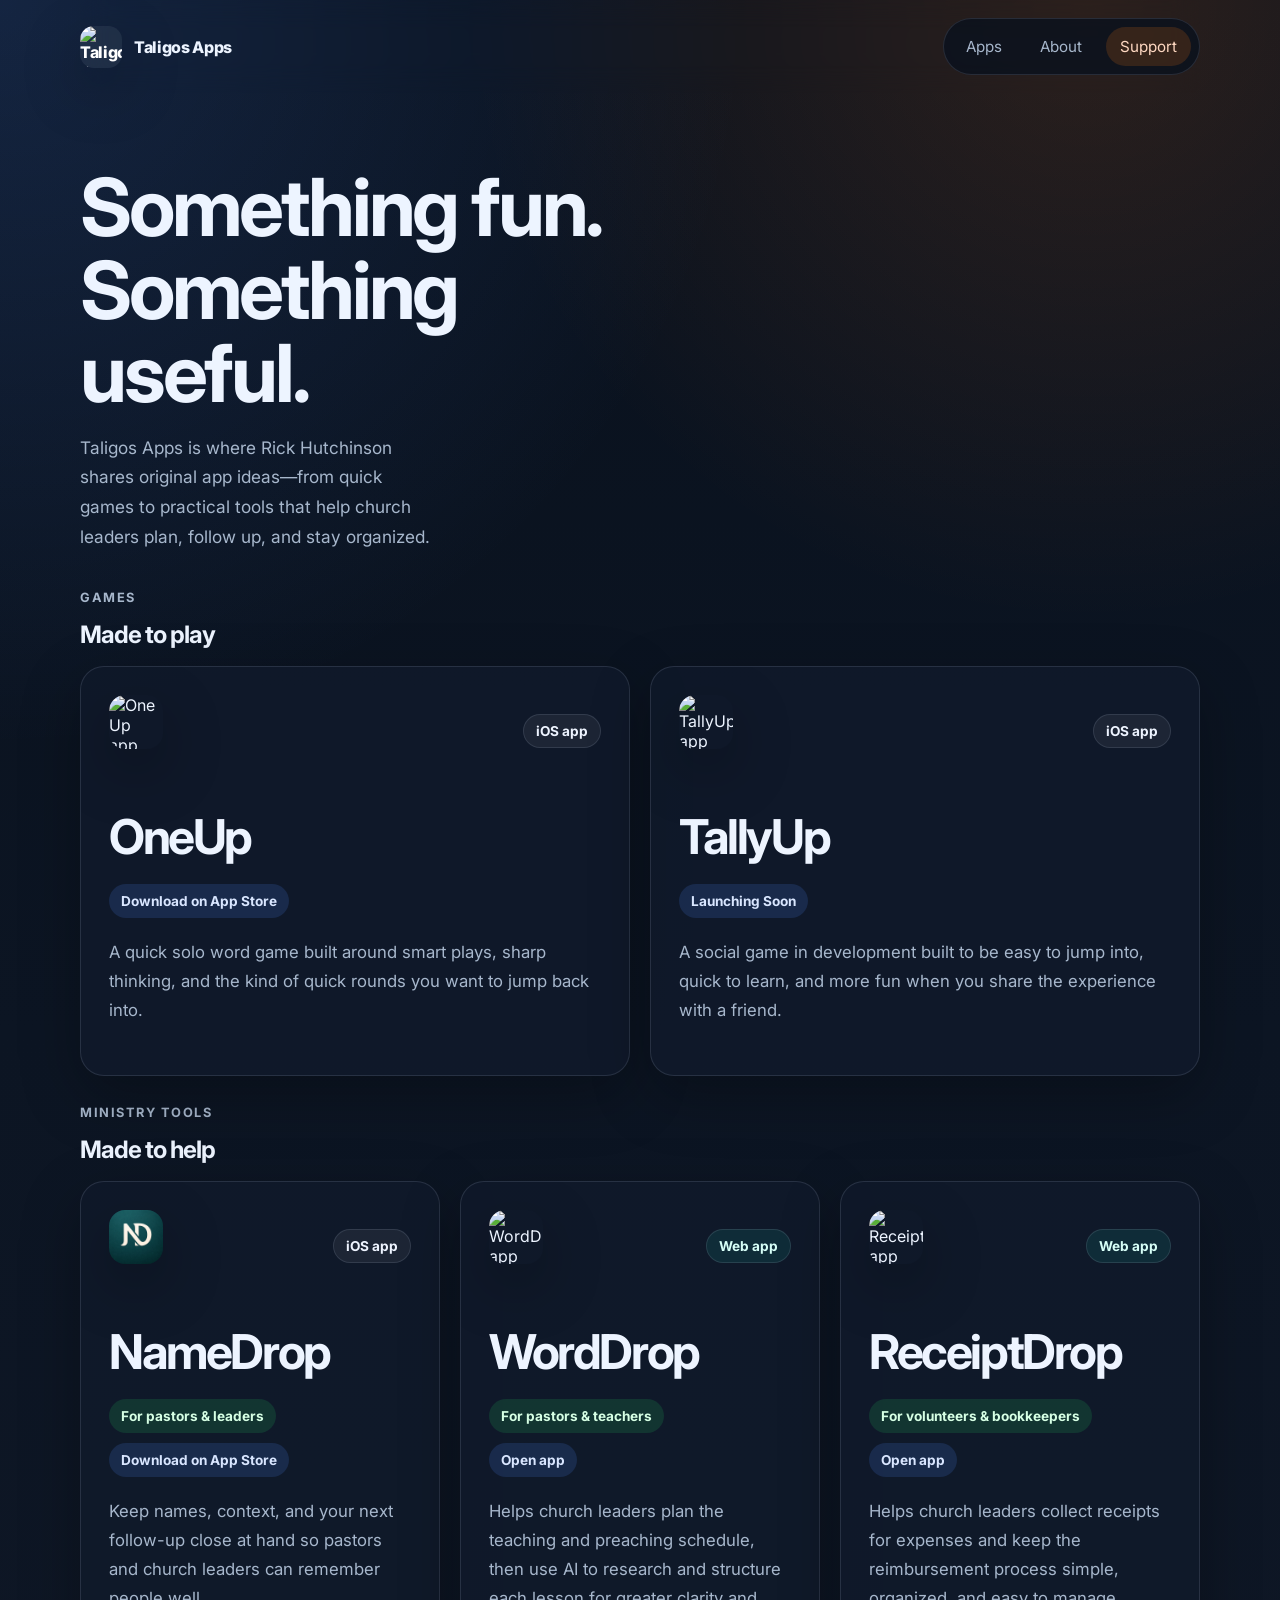
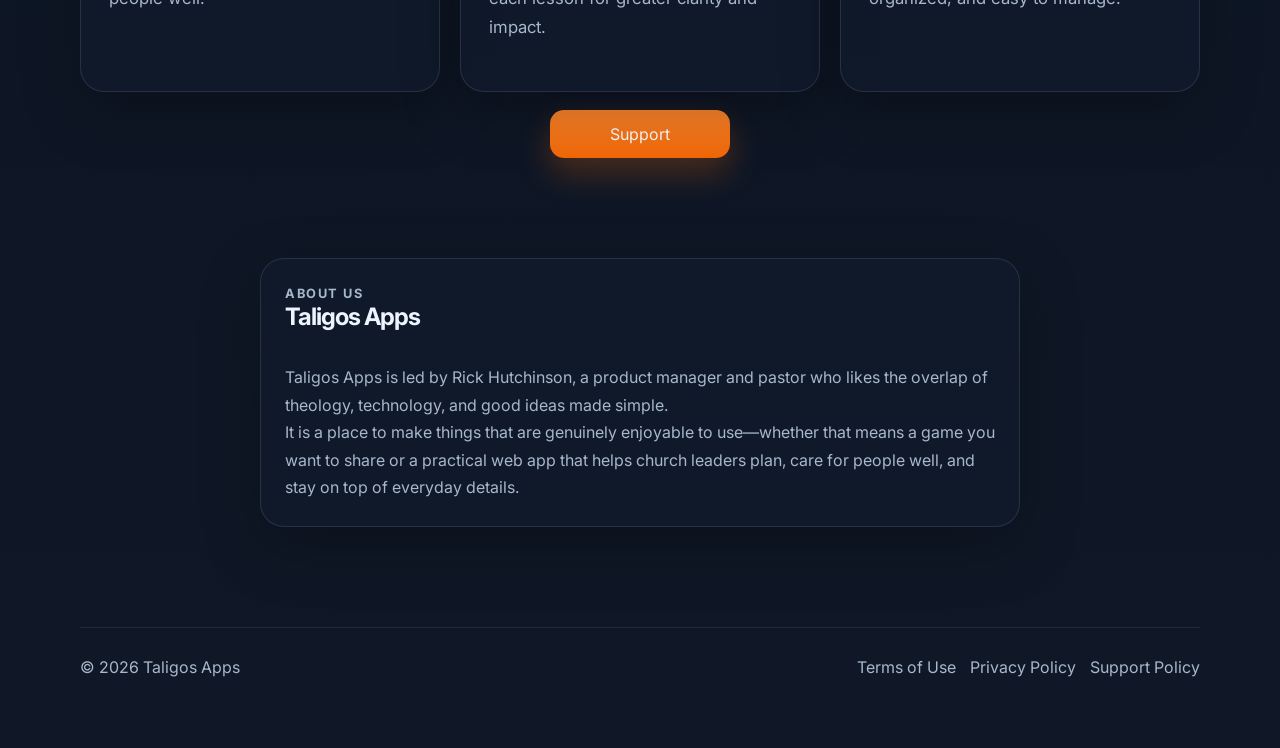
==== index.html @ f3dd09c1 "Adjust WordDrop card link layout" ====
<!DOCTYPE html>
<html lang="en">
  <head>
    <meta charset="UTF-8" />
    <meta name="viewport" content="width=device-width, initial-scale=1.0" />
    <title>Taligos Apps | Something fun. Something useful.</title>
    <meta
      name="description"
      content="Taligos Apps is home to One Up, TallyUp, NameDrop, WordDrop, and ReceiptDrop—original games and practical tools with support, privacy, and app information."
    />
    <meta property="og:title" content="Taligos Apps | Something fun. Something useful." />
    <meta
      property="og:description"
      content="Discover One Up, TallyUp, NameDrop, WordDrop, and ReceiptDrop from Taligos Apps—games, web apps, and practical tools with support, privacy, and app information in one place."
    />
    <meta property="og:type" content="website" />
    <meta name="theme-color" content="#0b1220" />
    <link rel="canonical" href="https://taligos.com/" />
    <link rel="icon" type="image/png" sizes="32x32" href="/favicon-32x32.png" />
    <link rel="icon" type="image/png" sizes="16x16" href="/favicon-16x16.png" />
    <link rel="apple-touch-icon" sizes="180x180" href="/apple-touch-icon.png" />
    <link rel="preconnect" href="https://fonts.googleapis.com" />
    <link rel="preconnect" href="https://fonts.gstatic.com" crossorigin />
    <link
      href="https://fonts.googleapis.com/css2?family=Inter:wght@400;500;600;700;800&display=swap"
      rel="stylesheet"
    />
    <link rel="stylesheet" href="styles.css" />

    <script type="application/ld+json">
      {
        "@context": "https://schema.org",
        "@type": "Organization",
        "name": "Taligos Apps",
        "url": "https://taligos.com",
        "email": "hello@taligos.com",
        "description": "Taligos Apps publishes apps including One Up, TallyUp, NameDrop, WordDrop, and ReceiptDrop and provides public support and privacy information.",
        "founder": {
          "@type": "Person",
          "name": "Rick Hutchinson"
        }
      }
    </script>
  </head>
  <body>
    <div class="site-shell">
      <header class="topbar">
        <a class="brand" href="index.html" aria-label="Taligos Apps home">
          <span class="brand-mark"><img src="TaligoIcon.png" alt="Taligos Apps icon" /></span>
          <span class="brand-text">Taligos Apps</span>
        </a>

        <button class="menu-toggle" id="menuToggle" aria-expanded="false" aria-controls="siteNav">
          <span></span>
          <span></span>
          <span></span>
        </button>

        <nav class="nav" id="siteNav">
          <a href="index.html#apps">Apps</a>
          <a href="index.html#about">About</a>
          <a href="support.html" class="nav-cta">Support</a>
        </nav>
      </header>

      <main>
        <section class="hero simple-hero hero-lite" id="home">
          <div class="hero-copy hero-copy-wide">
            <h1>Something fun. Something useful.</h1>
            <p class="hero-text">Taligos Apps is where Rick Hutchinson shares original app ideas—from quick games to practical tools that help church leaders plan, follow up, and stay organized.</p>
          </div>
        </section>

<section class="section apps-front apps-front-tight" id="apps">
  <div class="app-group">
    <div class="section-heading narrow">
      <p class="eyebrow">Games</p>
      <h2>Made to play</h2>
    </div>

    <div class="app-showcase-grid app-showcase-grid-two">
      <article class="card app-card feature-app app-card-simple" id="one-up">
        <div class="app-topline">
          <img class="app-icon" src="OneUpAppIcon.png" alt="One Up app icon" />
          <span class="platform-pill ios">iOS app</span>
        </div>
        <div>
          <h2>OneUp</h2>
          <div class="app-meta-pills">
            <a class="status-pill blue status-pill-link" href="https://apps.apple.com/us/app/one-up-word-battle/id6760530480" target="_blank" rel="noopener" aria-label="Download OneUp: Word Battle on the App Store">Download on App Store</a>
          </div>
          <p class="app-lead">A quick solo word game built around smart plays, sharp thinking, and the kind of quick rounds you want to jump back into.</p>
</div>
      </article>

      <article class="card app-card feature-app app-card-simple" id="tallyup">
        <div class="app-topline">
          <img class="app-icon" src="TaligoIcon.png" alt="TallyUp app icon" />
          <span class="platform-pill ios">iOS app</span>
        </div>
        <div>
          <h2>TallyUp</h2>
          <div class="app-meta-pills">
            <span class="status-pill blue">Launching Soon</span>
          </div>
          <p class="app-lead">A social game in development built to be easy to jump into, quick to learn, and more fun when you share the experience with a friend.</p>
        </div>
      </article>
    </div>
  </div>

  <div class="app-group">
    <div class="section-heading narrow">
      <p class="eyebrow">Ministry tools</p>
      <h2>Made to help</h2>
    </div>

    <div class="app-showcase-grid app-showcase-grid-three app-showcase-grid-tools">
      <article class="card app-card feature-app app-card-simple" id="namedrop">
        <div class="app-topline">
          <img class="app-icon namedrop-app-icon" src="NameDrop_2.png" alt="NameDrop app icon" />
          <span class="platform-pill ios">iOS app</span>
        </div>
        <div>
          <h2>NameDrop</h2>
          <div class="app-meta-pills">
            <span class="status-pill green">For pastors &amp; leaders</span>
            <a class="status-pill blue status-pill-link" href="https://apps.apple.com/us/app/namedrop-remember-people/id6761643621" target="_blank" rel="noopener" aria-label="Download NameDrop: Remember People on the App Store">Download on App Store</a>
          </div>
          <p class="app-lead">Keep names, context, and your next follow-up close at hand so pastors and church leaders can remember people well.</p>
        </div>
      </article>

      <article class="card app-card feature-app app-card-simple" id="worddrop">
        <div class="app-topline">
          <img class="app-icon" src="WordDrop.PNG" alt="WordDrop app icon" />
          <span class="platform-pill web">Web app</span>
        </div>
        <div>
          <h2>WordDrop</h2>
          <div class="app-meta-pills app-meta-pills-stack">
            <span class="status-pill green">For pastors &amp; teachers</span>
            <a class="status-pill blue status-pill-link" href="https://worddrop.taligos.com/" target="_blank" rel="noopener" aria-label="Open WordDrop">Open app</a>
          </div>
          <p class="app-lead">Helps church leaders plan the teaching and preaching schedule, then use AI to research and structure each lesson for greater clarity and impact.</p>
        </div>
      </article>

      <article class="card app-card feature-app app-card-simple" id="receiptdrop">
        <div class="app-topline">
          <img class="app-icon" src="ReceiptDrop.PNG" alt="ReceiptDrop app icon" />
          <span class="platform-pill web">Web app</span>
        </div>
        <div>
          <h2>ReceiptDrop</h2>
          <div class="app-meta-pills">
            <span class="status-pill green">For volunteers &amp; bookkeepers</span>
            <a class="status-pill blue status-pill-link" href="https://receiptdrop.taligos.com/" target="_blank" rel="noopener" aria-label="Open ReceiptDrop">Open app</a>
          </div>
          <p class="app-lead">Helps church leaders collect receipts for expenses and keep the reimbursement process simple, organized, and easy to manage.</p>
        </div>
      </article>
    </div>
  </div>

  <div class="support-cta support-cta-single">
    <a class="button button-primary" href="support.html">Support</a>
  </div>
</section>


        <section class="section about-strip about-strip-tight" id="about">
          <div class="card about-card about-card-simple">
            <div class="section-heading narrow">
              <p class="eyebrow">About Us</p>
              <h2>Taligos Apps</h2>
            </div>
            <p>Taligos Apps is led by Rick Hutchinson, a product manager and pastor who likes the overlap of theology, technology, and good ideas made simple.</p>
            <p>It is a place to make things that are genuinely enjoyable to use—whether that means a game you want to share or a practical web app that helps church leaders plan, care for people well, and stay on top of everyday details.</p>
          </div>
        </section>
      </main>

      <footer class="footer simple-footer footer-policies-only">
        <p>© <span id="year"></span> Taligos Apps</p>
        <div class="footer-links">
          <a href="terms.html">Terms of Use</a>
          <a href="privacy.html">Privacy Policy</a>
          <a href="support-policy.html">Support Policy</a>
        </div>
      </footer>
    </div>

    <script src="script.js"></script>
  </body>
</html>
---- styles.css ----
:root {
  --bg: #09111d;
  --bg-soft: #101a2b;
  --card: rgba(16, 26, 43, 0.82);
  --card-strong: rgba(15, 23, 42, 0.95);
  --text: #edf4ff;
  --muted: #a7b7cc;
  --line: rgba(148, 163, 184, 0.18);
  --accent: #ff7a18;
  --accent-2: #4f8cff;
  --accent-soft: rgba(255, 122, 24, 0.16);
  --accent-blue-soft: rgba(79, 140, 255, 0.16);
  --max: 1120px;
  --radius: 24px;
  --shadow: 0 20px 60px rgba(0, 0, 0, 0.28);
}

* { box-sizing: border-box; }
html { scroll-behavior: smooth; }
body {
  margin: 0;
  font-family: "Inter", system-ui, -apple-system, BlinkMacSystemFont, "Segoe UI", sans-serif;
  color: var(--text);
  background:
    radial-gradient(circle at top left, rgba(79, 140, 255, 0.16), transparent 28%),
    radial-gradient(circle at 85% 0%, rgba(255, 122, 24, 0.14), transparent 24%),
    linear-gradient(180deg, #09111d 0%, #0c1523 44%, #101827 100%);
}
img { max-width: 100%; }
a { color: inherit; }

.site-shell {
  width: min(calc(100% - 32px), var(--max));
  margin: 0 auto;
}

.topbar {
  position: sticky;
  top: 0;
  z-index: 30;
  display: flex;
  align-items: center;
  justify-content: space-between;
  gap: 18px;
  padding: 18px 0;
  backdrop-filter: blur(14px);
}

.brand {
  margin-right: auto;
  display: inline-flex;
  align-items: center;
  gap: 12px;
  color: var(--text);
  text-decoration: none;
  font-weight: 800;
  letter-spacing: -0.02em;
}

.brand-mark {
  display: grid;
  place-items: center;
  width: 42px;
  height: 42px;
  border-radius: 14px;
  background: linear-gradient(180deg, #2d6dff, #ff7a18);
  color: white;
  box-shadow: var(--shadow);
}

.brand-text { font-size: 1rem; }

.nav {
  display: flex;
  align-items: center;
  gap: 10px;
  padding: 8px;
  border: 1px solid var(--line);
  background: rgba(9, 17, 29, 0.76);
  border-radius: 999px;
}

.nav a {
  color: var(--muted);
  text-decoration: none;
  padding: 10px 14px;
  border-radius: 999px;
  font-size: 0.95rem;
}

.nav a:hover,
.nav a:focus-visible {
  color: var(--text);
  background: rgba(255, 255, 255, 0.06);
}

.nav-cta {
  background: var(--accent-soft);
  color: #ffd9c2 !important;
}

.menu-toggle {
  display: none;
  width: 48px;
  height: 48px;
  border: 1px solid var(--line);
  border-radius: 14px;
  background: rgba(9, 17, 29, 0.76);
  cursor: pointer;
}

.menu-toggle span {
  display: block;
  width: 20px;
  height: 2px;
  margin: 4px auto;
  background: var(--text);
  border-radius: 999px;
}

.hero {
  display: grid;
  grid-template-columns: 1fr;
  gap: 24px;
  align-items: start;
  min-height: 0;
  padding: 44px 0 18px;
}

.simple-hero { min-height: 0; }

.eyebrow {
  margin: 0 0 14px;
  color: #ffbb8e;
  font-weight: 700;
  text-transform: uppercase;
  letter-spacing: 0.12em;
  font-size: 0.8rem;
}

.hero h1,
.section-heading h2,
.page-title,
.feature-banner h3,
.contact-info-card h2,
.faq-item h3,
.card h3,
.panel-card h3 {
  margin: 0;
  letter-spacing: -0.04em;
  line-height: 1.04;
}

.hero h1 { font-size: clamp(2.8rem, 7vw, 5rem); max-width: 10.6ch; }
.page-title { font-size: clamp(2.4rem, 6vw, 4rem); }

.hero-text,
.section-heading p,
.card p,
.panel-card p,
.contact-info-card p,
.faq-item p,
.micro-copy,
.footer p,
.footer a {
  color: var(--muted);
  line-height: 1.72;
}

.hero-text {
  margin: 18px 0 0;
  max-width: 58ch;
  font-size: 1.08rem;
}

.hero-actions,
.button-row,
.support-actions,
.footer-links {
  display: flex;
  flex-wrap: wrap;
  gap: 14px;
}

.hero-actions { margin: 28px 0 12px; }
.micro-copy { margin: 0; font-size: 0.96rem; }

.button {
  display: inline-flex;
  align-items: center;
  justify-content: center;
  min-height: 48px;
  padding: 0 18px;
  border-radius: 14px;
  text-decoration: none;
  font-weight: 700;
  border: 0;
  cursor: pointer;
  font: inherit;
  transition: transform 0.18s ease, opacity 0.18s ease, background 0.18s ease;
}

.button:hover,
.button:focus-visible { transform: translateY(-1px); }

.button-primary {
  background: linear-gradient(180deg, #ff862c, #f26707);
  color: white;
  box-shadow: 0 14px 32px rgba(242, 103, 7, 0.28);
}

.button-secondary {
  color: var(--text);
  background: rgba(255, 255, 255, 0.06);
  border: 1px solid var(--line);
}

.hero-panel { display: flex; justify-content: flex-end; }

.panel-card,
.card,
.contact-info-card,
.contact-page-form,
.feature-banner,
.faq-item {
  border: 1px solid var(--line);
  background: var(--card);
  border-radius: var(--radius);
  box-shadow: var(--shadow);
}

.accent-card {
  width: min(100%, 420px);
  padding: 28px;
  background:
    linear-gradient(180deg, rgba(79, 140, 255, 0.12), rgba(255, 122, 24, 0.08)),
    var(--card-strong);
}

.compact-card { min-height: 0; }
.panel-label {
  margin-top: 0;
  font-size: 0.9rem;
  font-weight: 700;
  color: #c8ddff;
}

.mini-stack,
.faq-list { display: grid; gap: 14px; }

.mini-stack article,
.faq-item {
  padding: 18px;
  border-radius: 18px;
  background: rgba(255, 255, 255, 0.04);
  border: 1px solid rgba(255, 255, 255, 0.06);
}

.proof-strip {
  display: grid;
  grid-template-columns: repeat(3, minmax(0, 1fr));
  gap: 16px;
  margin-top: -6px;
}

.proof-strip article {
  padding: 18px 20px;
  border-radius: 20px;
  border: 1px solid var(--line);
  background: rgba(255, 255, 255, 0.04);
}

.proof-strip strong {
  display: block;
  margin-bottom: 6px;
  letter-spacing: -0.02em;
}

.proof-strip span { color: var(--muted); font-size: 0.96rem; }

.section { padding: 72px 0; }
.compact-top { padding-top: 36px; }
.alt-section {
  margin: 24px 0;
  padding-left: 26px;
  padding-right: 26px;
  border-radius: 34px;
  background: rgba(255, 255, 255, 0.025);
  border: 1px solid rgba(255, 255, 255, 0.05);
}

.section-heading {
  max-width: 780px;
  margin-bottom: 34px;
}

.narrow { max-width: 720px; }

.card-grid {
  display: grid;
  gap: 18px;
}

.two-up { grid-template-columns: repeat(2, minmax(0, 1fr)); }
.three-up { grid-template-columns: repeat(3, minmax(0, 1fr)); }

.card,
.contact-info-card,
.contact-page-form {
  padding: 24px;
}

.app-card {
  position: relative;
  overflow: hidden;
}

.app-badge,
.icon-badge {
  display: inline-grid;
  place-items: center;
  width: 54px;
  height: 54px;
  border-radius: 16px;
  margin-bottom: 18px;
  font-weight: 800;
  letter-spacing: -0.04em;
  color: white;
}

.app-badge { background: linear-gradient(180deg, #2d6dff, #588dff); }
.app-badge.secondary { background: linear-gradient(180deg, #ff862c, #f26707); }
.app-badge.tertiary { background: linear-gradient(180deg, #22c55e, #0f9f4a); }

.app-badge.web { background: linear-gradient(180deg, #a855f7, #7c3aed); }
.app-badge.slate { background: linear-gradient(180deg, #14b8a6, #0f766e); }
.icon-badge { background: rgba(255, 255, 255, 0.08); }

.app-icon {
  display: block;
  width: 54px;
  height: 54px;
  border-radius: 16px;
  object-fit: cover;
  margin-bottom: 18px;
  box-shadow: var(--shadow);
}


.support-card p,
.app-card p { margin-bottom: 22px; }
.centered-actions { justify-content: center; margin-top: 28px; }

.feature-banner {
  padding: 26px;
  display: flex;
  align-items: center;
  justify-content: space-between;
  gap: 20px;
  background:
    linear-gradient(180deg, rgba(79, 140, 255, 0.09), rgba(255, 122, 24, 0.08)),
    var(--card-strong);
}

.feature-banner p { max-width: 54ch; }

.contact-page-grid {
  display: grid;
  grid-template-columns: 0.88fr 1.12fr;
  gap: 18px;
}

.contact-page-form label {
  display: grid;
  gap: 8px;
  margin-bottom: 14px;
  color: var(--text);
  font-weight: 600;
}

input,
textarea {
  width: 100%;
  border-radius: 14px;
  border: 1px solid var(--line);
  background: rgba(255, 255, 255, 0.04);
  color: var(--text);
  padding: 14px 15px;
  font: inherit;
}

input::placeholder,
textarea::placeholder { color: #89a0bb; }
textarea { resize: vertical; min-height: 140px; }

.faq-list { grid-template-columns: 1fr; }

.footer {
  padding: 32px 0 50px;
  display: flex;
  align-items: center;
  justify-content: space-between;
  gap: 20px;
  border-top: 1px solid rgba(255, 255, 255, 0.08);
  margin-top: 28px;
}

.footer-links a {
  text-decoration: none;
  color: var(--muted);
}

.footer-links a:hover,
.footer-links a:focus-visible { color: var(--text); }

@media (max-width: 920px) {
  .hero,
  .contact-page-grid,
  .two-up,
  .three-up,
  .proof-strip,
  .simple-strip,
  .feature-banner {
    grid-template-columns: 1fr;
  }

  .hero {
    min-height: auto;
    padding-top: 20px;
    padding-bottom: 24px;
  }

  .hero-panel { justify-content: flex-start; }
  .feature-banner { display: grid; }
}

@media (max-width: 760px) {
  .site-shell { width: min(calc(100% - 24px), var(--max)); }
  .topbar { align-items: flex-start; }
  .menu-toggle { display: inline-block; }

  .nav {
    position: absolute;
    right: 0;
    top: 72px;
    display: none;
    flex-direction: column;
    align-items: stretch;
    width: min(260px, calc(100vw - 24px));
    border-radius: 20px;
    padding: 12px;
    background: rgba(9, 17, 29, 0.96);
  }

  .nav.open { display: flex; }
  .nav a { padding: 12px 14px; }

  .hero h1 { max-width: 7.2ch; }
  .proof-strip { margin-top: 6px; }
  .section { padding: 74px 0; }
  .alt-section {
    padding-left: 18px;
    padding-right: 18px;
    border-radius: 28px;
  }
  .footer {
    flex-direction: column;
    align-items: flex-start;
  }
}


.hero-tight .hero-text { max-width: 38ch; }
.hero-tight .hero-copy { max-width: 560px; }
.status-panel {
  display: grid;
  gap: 14px;
}
.status-row {
  display: flex;
  align-items: center;
  justify-content: space-between;
  gap: 16px;
  padding: 16px 18px;
  border-radius: 18px;
  background: rgba(255, 255, 255, 0.04);
  border: 1px solid rgba(255, 255, 255, 0.07);
}
.status-title,
.status-text,
.app-lead { margin: 0; }
.status-title {
  font-weight: 700;
  letter-spacing: -0.02em;
}
.status-text { color: var(--muted); margin-top: 4px; }
.status-pill {
  display: inline-flex;
  align-items: center;
  justify-content: center;
  min-height: 34px;
  padding: 0 12px;
  border-radius: 999px;
  font-size: 0.85rem;
  font-weight: 700;
  white-space: nowrap;
}
.status-pill.blue {
  background: rgba(79, 140, 255, 0.16);
  color: #d9e6ff;
}
.status-pill.orange {
  background: rgba(255, 122, 24, 0.16);
  color: #ffe0c5;
}
.status-pill.green {
  background: rgba(34, 197, 94, 0.16);
  color: #d6ffe4;
}

.status-pill.violet {
  background: rgba(168, 85, 247, 0.16);
  color: #eed8ff;
}
.status-pill.teal {
  background: rgba(20, 184, 166, 0.16);
  color: #d7fff7;
}
.apps-front { padding-top: 10px; }
.app-showcase-grid {
  display: grid;
  grid-template-columns: repeat(2, minmax(0, 1fr));
  gap: 20px;
}
.app-showcase-grid-three {
  grid-template-columns: repeat(3, minmax(0, 1fr));
}
.app-showcase-grid-five {
  grid-template-columns: repeat(3, minmax(0, 1fr));
}
.feature-app {
  padding: 28px;
  min-height: 280px;
  display: grid;
  grid-template-rows: auto 1fr;
  align-content: start;
  gap: 22px;
}
.feature-app h2 {
  font-size: clamp(2rem, 4vw, 3rem);
  letter-spacing: -0.05em;
  margin: 20px 0 8px;
}
.app-topline {
  display: flex;
  align-items: center;
  justify-content: space-between;
  gap: 12px;
}
.app-lead {
  color: var(--muted);
  font-size: 1.05rem;
  line-height: 1.5;
}
.support-mini { padding-top: 32px; }
.centered-copy {
  margin-left: auto;
  margin-right: auto;
  text-align: center;
}
.slim-card {
  text-align: center;
}
.slim-card p,
.slim-card h3 { margin-top: 0; margin-bottom: 10px; }
.text-link {
  color: var(--text);
  text-decoration: none;
  border-bottom: 1px solid rgba(255,255,255,0.24);
}
.text-link:hover,
.text-link:focus-visible {
  border-bottom-color: rgba(255,255,255,0.62);
}
.simple-contact-grid {
  max-width: 920px;
  margin: 0 auto;
}
.simple-contact-grid .contact-info-card {
  display: flex;
  flex-direction: column;
  justify-content: center;
}
@media (max-width: 1100px) {
  .app-showcase-grid-three, .app-showcase-grid-five { grid-template-columns: repeat(2, minmax(0, 1fr)); }
}

@media (max-width: 920px) {
  .app-showcase-grid,
  .app-showcase-grid-three,
  .app-showcase-grid-five { grid-template-columns: 1fr; }
}


.support-page-shell {
  padding-bottom: 72px;
}

.support-layout {
  display: grid;
  grid-template-columns: 340px minmax(0, 1fr);
  gap: 20px;
  align-items: start;
}

.support-panel,
.support-form-card {
  padding: 24px;
}

.support-panel {
  position: sticky;
  top: 92px;
}

.support-panel-block + .support-panel-block {
  margin-top: 22px;
  padding-top: 22px;
  border-top: 1px solid var(--line);
}

.support-label {
  margin: 0 0 12px;
  font-size: 0.84rem;
  font-weight: 800;
  letter-spacing: 0.12em;
  text-transform: uppercase;
  color: #ffbb8e;
}

.choice-grid {
  display: grid;
  gap: 12px;
}

.choice-card,
.segment {
  width: 100%;
  border: 1px solid var(--line);
  background: rgba(255, 255, 255, 0.04);
  color: var(--text);
  cursor: pointer;
  transition: border-color 0.18s ease, background 0.18s ease, transform 0.18s ease;
}

.choice-card {
  display: flex;
  align-items: center;
  gap: 14px;
  padding: 14px;
  border-radius: 18px;
  text-align: left;
}

.choice-card:hover,
.segment:hover,
.choice-card:focus-visible,
.segment:focus-visible {
  transform: translateY(-1px);
  border-color: rgba(255,255,255,0.18);
}

.choice-card.active,
.segment.active {
  border-color: rgba(79, 140, 255, 0.48);
  background: rgba(79, 140, 255, 0.12);
}

.choice-badge {
  display: inline-grid;
  place-items: center;
  width: 44px;
  height: 44px;
  border-radius: 14px;
  font-weight: 800;
  color: white;
  background: linear-gradient(180deg, #2d6dff, #588dff);
  flex: 0 0 auto;
}

.choice-badge.secondary {
  background: linear-gradient(180deg, #ff862c, #f26707);
}
.choice-badge.tertiary {
  background: linear-gradient(180deg, #22c55e, #0f9f4a);
}

.choice-badge.web {
  background: linear-gradient(180deg, #a855f7, #7c3aed);
}
.choice-badge.slate {
  background: linear-gradient(180deg, #14b8a6, #0f766e);
}

.choice-icon {
  width: 44px;
  height: 44px;
  border-radius: 14px;
  object-fit: cover;
  display: block;
  box-shadow: var(--shadow);
  flex: 0 0 auto;
}

.choice-card strong,
.choice-card small {
  display: block;
}

.choice-card small {
  margin-top: 4px;
  color: var(--muted);
  font-size: 0.9rem;
}

.segmented {
  display: grid;
  grid-template-columns: 1fr 1fr;
  gap: 10px;
}

.segment {
  min-height: 48px;
  border-radius: 14px;
  padding: 0 14px;
  font: inherit;
  font-weight: 700;
}

.support-note-list {
  margin: 0;
  padding-left: 18px;
  color: var(--muted);
  line-height: 1.8;
}

.support-grid {
  display: grid;
  gap: 14px;
}

.two-col-fields {
  grid-template-columns: repeat(2, minmax(0, 1fr));
}

.three-col-fields {
  grid-template-columns: repeat(3, minmax(0, 1fr));
}

.support-mode-section {
  display: grid;
  gap: 14px;
}

.support-form-card label {
  display: grid;
  gap: 8px;
  margin-bottom: 14px;
  color: var(--text);
  font-weight: 600;
}

.support-submit-row {
  display: flex;
  align-items: center;
  justify-content: space-between;
  gap: 16px;
  margin-top: 8px;
  flex-wrap: wrap;
}

.hidden {
  display: none !important;
}

@media (max-width: 980px) {
  .support-layout {
    grid-template-columns: 1fr;
  }

  .support-panel {
    position: static;
  }
}

@media (max-width: 760px) {
  .two-col-fields,
  .three-col-fields,
  .segmented {
    grid-template-columns: 1fr;
  }

  .support-panel,
  .support-form-card {
    padding: 20px;
  }
}


.support-heading-tight { margin-bottom: 22px; }
.support-flow {
  display: grid;
  gap: 18px;
  max-width: 920px;
  margin: 0 auto;
}
.support-step-card {
  padding: 24px;
}
.support-step-head {
  display: flex;
  align-items: center;
  gap: 14px;
  margin-bottom: 18px;
}
.support-step-head h2 {
  margin: 0;
  font-size: clamp(1.2rem, 2vw, 1.55rem);
  letter-spacing: -0.03em;
}
.support-step-head p {
  margin: 4px 0 0;
  color: var(--muted);
}
.support-step-head-spread {
  justify-content: space-between;
  align-items: flex-start;
  gap: 18px;
}
.support-step-head-left {
  display: flex;
  align-items: center;
  gap: 14px;
}
.step-chip {
  display: inline-grid;
  place-items: center;
  width: 34px;
  height: 34px;
  border-radius: 999px;
  background: rgba(79, 140, 255, 0.16);
  color: #d9e6ff;
  font-weight: 800;
  flex: 0 0 auto;
}
.support-app-grid {
  grid-template-columns: repeat(2, minmax(0, 1fr));
}
.support-app-grid-three {
  grid-template-columns: repeat(3, minmax(0, 1fr));
}
.support-app-grid-five {
  grid-template-columns: repeat(3, minmax(0, 1fr));
}
.segmented-three {
  grid-template-columns: repeat(3, minmax(0, 1fr));
}
.support-selection-pills,
.selected-files {
  display: flex;
  flex-wrap: wrap;
  gap: 10px;
}
.summary-pill,
.file-chip {
  display: inline-flex;
  align-items: center;
  min-height: 34px;
  padding: 0 12px;
  border-radius: 999px;
  font-size: 0.88rem;
  font-weight: 700;
  border: 1px solid var(--line);
  background: rgba(79, 140, 255, 0.12);
  color: #d9e6ff;
}
.summary-pill.muted,
.file-chip {
  background: rgba(255,255,255,0.06);
  color: var(--text);
}
.field-note {
  color: var(--muted);
  font-size: 0.92rem;
  line-height: 1.5;
}
input[type="file"] {
  padding: 12px;
  background: rgba(255,255,255,0.02);
}
@media (max-width: 920px) {
  .support-app-grid-three,
  .support-app-grid-five {
    grid-template-columns: repeat(2, minmax(0, 1fr));
  }
}

@media (max-width: 760px) {
  .support-app-grid,
  .support-app-grid-three,
  .support-app-grid-five,
  .segmented-three {
    grid-template-columns: 1fr;
  }
  .support-step-card {
    padding: 20px;
  }
  .support-step-head-spread,
  .support-step-head-left {
    align-items: flex-start;
  }
  .support-step-head-spread {
    flex-direction: column;
  }
}


.policy-note {
  margin: 14px 0 0;
  color: var(--muted);
  font-size: 0.95rem;
  line-height: 1.6;
}

.policy-meta {
  margin-top: 10px;
  font-size: 0.95rem;
}

.policy-grid {
  display: grid;
  gap: 20px;
}

.policy-card {
  padding: 28px;
}

.policy-card h2 {
  margin: 0 0 18px;
  letter-spacing: -0.03em;
  font-size: clamp(1.6rem, 3vw, 2rem);
}

.policy-card h3 {
  margin: 20px 0 8px;
  font-size: 1rem;
  letter-spacing: -0.02em;
}

.policy-card p {
  margin: 0;
}


.micro-links {
  display: flex;
  align-items: center;
  gap: 10px;
  flex-wrap: wrap;
  margin-top: 18px;
  color: var(--muted);
  font-size: 0.95rem;
}

.about-strip {
  padding-top: 8px;
}

.about-card {
  max-width: 860px;
  margin: 0 auto;
}

.about-card p:last-child {
  margin-bottom: 0;
}


.hero-lite {
  min-height: auto;
  grid-template-columns: 1fr;
  padding: 72px 0 18px;
}

.hero-copy-wide {
  max-width: 760px;
}

.hero-lite .hero-text {
  max-width: 32ch;
}

.apps-front-tight {
  padding-top: 18px;
}

.app-card-simple {
  min-height: 0;
  gap: 20px;
}


.app-card-simple > div:last-child {
  display: grid;
  align-content: start;
  gap: 8px;
}

.app-card-simple .button {
  align-self: flex-start;
}

.about-strip-tight {
  padding-top: 16px;
}

.about-card-simple {
  max-width: 760px;
}

.about-card-simple p {
  margin: 0;
}

.footer-policies-only {
  padding-top: 10px;
}


.support-cta-single {
  display: flex;
  justify-content: center;
  align-items: center;
  width: 100%;
  margin-top: 18px;
}

.support-cta-single .button {
  min-width: 180px;
}

.hero-lite .hero-copy-wide { max-width: 760px; }
.about-strip-tight { padding-top: 28px; }
.app-card-simple { min-height: 250px; }

.namedrop-app-icon,
.namedrop-choice-icon {
  background: rgba(255,255,255,0.02);
}

.policy-signoff {
  margin-top: 28px;
  color: var(--muted);
  font-weight: 600;
}

.app-showcase-grid-five .feature-app { min-height: 260px; }



.app-group + .app-group {
  margin-top: 26px;
}

.app-group .section-heading {
  margin-bottom: 18px;
}

.app-showcase-grid-two {
  grid-template-columns: repeat(2, minmax(0, 1fr));
}

.app-showcase-grid-tools {
  grid-template-columns: repeat(3, minmax(0, 1fr));
}

.app-meta-pills {
  display: flex;
  flex-wrap: wrap;
  gap: 10px;
  margin: 2px 0 12px;
}

.app-meta-pills-stack {
  flex-direction: column;
  align-items: flex-start;
}

.platform-pill {
  display: inline-flex;
  align-items: center;
  justify-content: center;
  min-height: 34px;
  padding: 0 12px;
  border-radius: 999px;
  font-size: 0.85rem;
  font-weight: 700;
  white-space: nowrap;
  border: 1px solid var(--line);
}

.platform-pill.ios {
  background: rgba(255, 255, 255, 0.06);
  color: #eef4ff;
}

.platform-pill.web {
  background: rgba(20, 184, 166, 0.12);
  color: #d7fff7;
}

.policy-card > h2:first-child {
  margin-top: 0;
}

@media (max-width: 1100px) {
  .app-showcase-grid-two,
  .app-showcase-grid-tools {
    grid-template-columns: repeat(2, minmax(0, 1fr));
  }
}

@media (max-width: 920px) {
  .app-showcase-grid-two,
  .app-showcase-grid-tools {
    grid-template-columns: 1fr;
  }
}


.brand-showcase {
  padding: 8px 0 10px;
}

.brand-showcase-frame {
  max-width: 760px;
  margin: 0 auto;
  padding: 14px;
  border-radius: 28px;
  border: 1px solid rgba(255, 255, 255, 0.12);
  background:
    linear-gradient(180deg, rgba(255,255,255,0.04), rgba(255,255,255,0.02)),
    rgba(7, 16, 34, 0.62);
  box-shadow:
    0 28px 60px rgba(0, 0, 0, 0.32),
    inset 0 1px 0 rgba(255,255,255,0.04);
  backdrop-filter: blur(8px);
}

.brand-showcase-image {
  width: 100%;
  display: block;
  border-radius: 18px;
  object-fit: cover;
}

.app-actions {
  display: flex;
  justify-content: flex-start;
  margin-top: 18px;
}

.app-store-button {
  display: inline-flex;
  align-items: center;
  justify-content: center;
  text-decoration: none;
}

.policy-intro {
  max-width: 760px;
  margin: 0 auto 18px;
  color: var(--muted);
}

.policy-intro p {
  margin: 0 0 10px;
}

@media (max-width: 768px) {
  .brand-showcase {
    padding: 4px 0 8px;
  }

  .brand-showcase-frame {
    padding: 10px;
    border-radius: 22px;
  }

  .brand-showcase-image {
    border-radius: 14px;
  }
}


.brand-placeholder {
  width: 1px;
  height: 1px;
  opacity: 0;
  pointer-events: none;
}

.topbar {
  justify-content: flex-end;
}

.hero-wordmark-wrap.is-hidden {
  opacity: 0;
  transform: translateY(-10px);
  max-height: 0;
  margin: 0;
}

.hero-wordmark-shell {
  display: inline-block;
  padding: 14px 18px;
  border-radius: 28px;
  background: rgba(8, 15, 30, 0.52);
  border: 1px solid rgba(255,255,255,0.10);
  box-shadow:
    0 18px 38px rgba(0,0,0,0.24),
    inset 0 1px 0 rgba(255,255,255,0.05);
  backdrop-filter: blur(8px);
}

@media (max-width: 768px) {
  .topbar {
    justify-content: space-between;
  }

  .brand-placeholder {
    display: none;
  }

  .hero-wordmark-shell {
    padding: 10px 12px;
    border-radius: 20px;
  }

  }


.brand-mark {
  display: grid;
  place-items: center;
  width: 42px;
  height: 42px;
  border-radius: 14px;
  overflow: hidden;
  box-shadow: var(--shadow);
  background: rgba(255, 255, 255, 0.06);
  flex: 0 0 auto;
}

.brand-mark img {
  width: 100%;
  height: 100%;
  display: block;
  object-fit: cover;
}


.status-pill-link {
  text-decoration: none;
  display: inline-flex;
  align-items: center;
  justify-content: center;
}

.status-pill-link:hover {
  filter: brightness(1.04);
}

.status-pill-link:focus-visible {
  outline: 2px solid rgba(255,255,255,0.55);
  outline-offset: 2px;
}
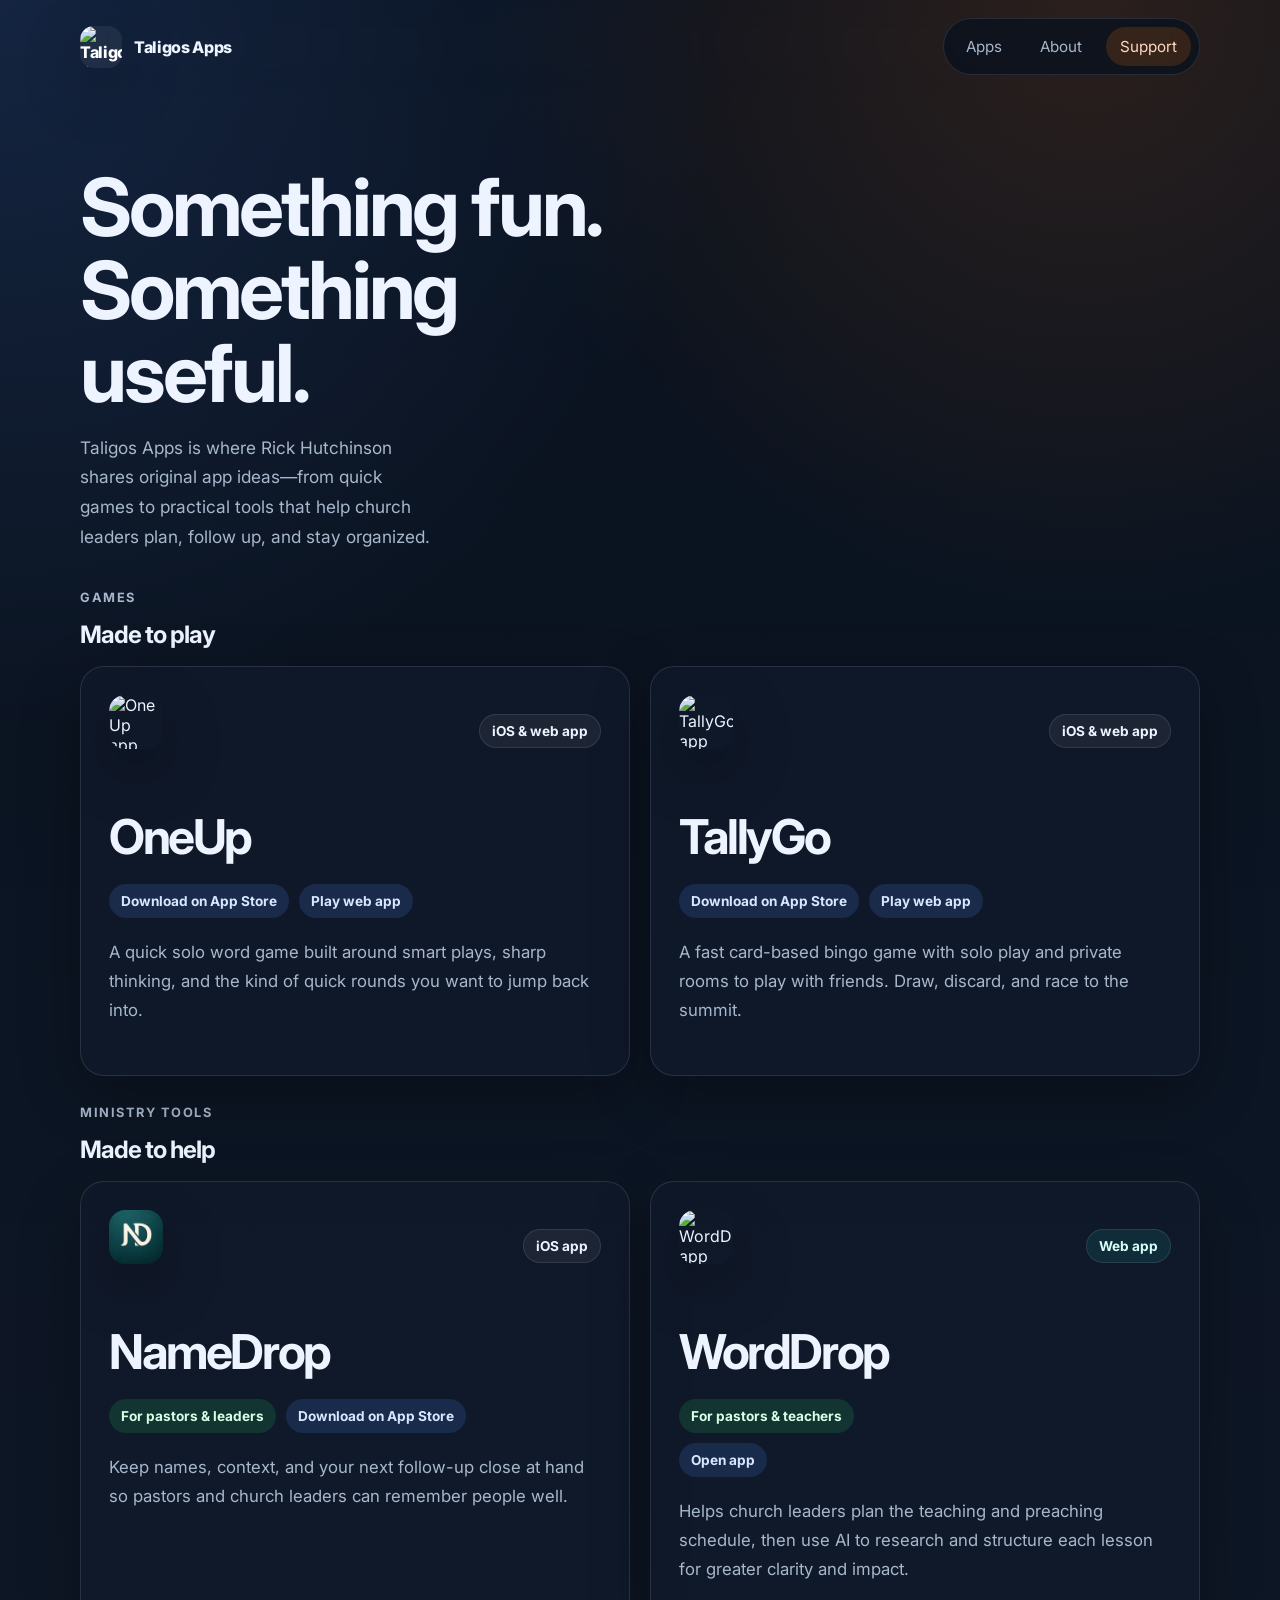
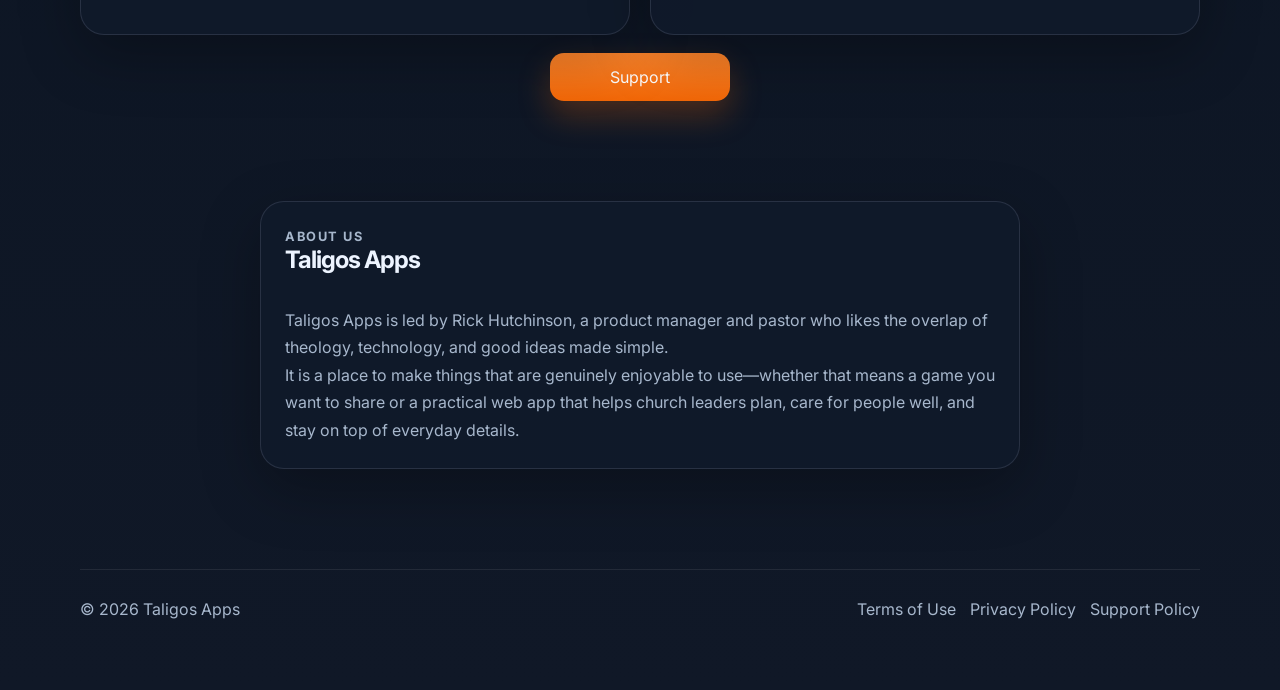
==== commit d5d567c2: "Update TallyGo and OneUp links and hide ReceiptDrop" ====
--- a/index.html
+++ b/index.html
@@ -6,12 +6,12 @@
     <title>Taligos Apps | Something fun. Something useful.</title>
     <meta
       name="description"
-      content="Taligos Apps is home to One Up, TallyUp, NameDrop, WordDrop, and ReceiptDrop—original games and practical tools with support, privacy, and app information."
+      content="Taligos Apps is home to One Up, TallyGo, NameDrop, and WordDrop—original games and practical tools with support, privacy, and app information."
     />
     <meta property="og:title" content="Taligos Apps | Something fun. Something useful." />
     <meta
       property="og:description"
-      content="Discover One Up, TallyUp, NameDrop, WordDrop, and ReceiptDrop from Taligos Apps—games, web apps, and practical tools with support, privacy, and app information in one place."
+      content="Discover One Up, TallyGo, NameDrop, and WordDrop from Taligos Apps—games, web apps, and practical tools with support, privacy, and app information in one place."
     />
     <meta property="og:type" content="website" />
     <meta name="theme-color" content="#0b1220" />
@@ -34,7 +34,7 @@
         "name": "Taligos Apps",
         "url": "https://taligos.com",
         "email": "hello@taligos.com",
-        "description": "Taligos Apps publishes apps including One Up, TallyUp, NameDrop, WordDrop, and ReceiptDrop and provides public support and privacy information.",
+        "description": "Taligos Apps publishes apps including One Up, TallyGo, NameDrop, and WordDrop and provides public support and privacy information.",
         "founder": {
           "@type": "Person",
           "name": "Rick Hutchinson"
@@ -82,12 +82,13 @@
       <article class="card app-card feature-app app-card-simple" id="one-up">
         <div class="app-topline">
           <img class="app-icon" src="OneUpAppIcon.png" alt="One Up app icon" />
-          <span class="platform-pill ios">iOS app</span>
+          <span class="platform-pill ios">iOS &amp; web app</span>
         </div>
         <div>
           <h2>OneUp</h2>
           <div class="app-meta-pills">
             <a class="status-pill blue status-pill-link" href="https://apps.apple.com/us/app/one-up-word-battle/id6760530480" target="_blank" rel="noopener" aria-label="Download OneUp: Word Battle on the App Store">Download on App Store</a>
+            <a class="status-pill blue status-pill-link" href="https://oneup.taligos.com/" target="_blank" rel="noopener" aria-label="Play OneUp in your browser">Play web app</a>
           </div>
           <p class="app-lead">A quick solo word game built around smart plays, sharp thinking, and the kind of quick rounds you want to jump back into.</p>
 </div>
@@ -95,15 +96,16 @@
 
       <article class="card app-card feature-app app-card-simple" id="tallyup">
         <div class="app-topline">
-          <img class="app-icon" src="TaligoIcon.png" alt="TallyUp app icon" />
-          <span class="platform-pill ios">iOS app</span>
+          <img class="app-icon" src="TaligoIcon.png" alt="TallyGo app icon" />
+          <span class="platform-pill ios">iOS &amp; web app</span>
         </div>
         <div>
-          <h2>TallyUp</h2>
+          <h2>TallyGo</h2>
           <div class="app-meta-pills">
-            <span class="status-pill blue">Launching Soon</span>
+            <a class="status-pill blue status-pill-link" href="https://apps.apple.com/us/app/tallygo-bingo/id6761733527" target="_blank" rel="noopener" aria-label="Download TallyGo Bingo on the App Store">Download on App Store</a>
+            <a class="status-pill blue status-pill-link" href="https://tallygo.taligos.com/" target="_blank" rel="noopener" aria-label="Play TallyGo in your browser">Play web app</a>
           </div>
-          <p class="app-lead">A social game in development built to be easy to jump into, quick to learn, and more fun when you share the experience with a friend.</p>
+          <p class="app-lead">A fast card-based bingo game with solo play and private rooms to play with friends. Draw, discard, and race to the summit.</p>
         </div>
       </article>
     </div>
@@ -115,7 +117,7 @@
       <h2>Made to help</h2>
     </div>
 
-    <div class="app-showcase-grid app-showcase-grid-three app-showcase-grid-tools">
+    <div class="app-showcase-grid app-showcase-grid-two">
       <article class="card app-card feature-app app-card-simple" id="namedrop">
         <div class="app-topline">
           <img class="app-icon namedrop-app-icon" src="NameDrop_2.png" alt="NameDrop app icon" />
@@ -146,20 +148,6 @@
         </div>
       </article>
 
-      <article class="card app-card feature-app app-card-simple" id="receiptdrop">
-        <div class="app-topline">
-          <img class="app-icon" src="ReceiptDrop.PNG" alt="ReceiptDrop app icon" />
-          <span class="platform-pill web">Web app</span>
-        </div>
-        <div>
-          <h2>ReceiptDrop</h2>
-          <div class="app-meta-pills">
-            <span class="status-pill green">For volunteers &amp; bookkeepers</span>
-            <a class="status-pill blue status-pill-link" href="https://receiptdrop.taligos.com/" target="_blank" rel="noopener" aria-label="Open ReceiptDrop">Open app</a>
-          </div>
-          <p class="app-lead">Helps church leaders collect receipts for expenses and keep the reimbursement process simple, organized, and easy to manage.</p>
-        </div>
-      </article>
     </div>
   </div>
 
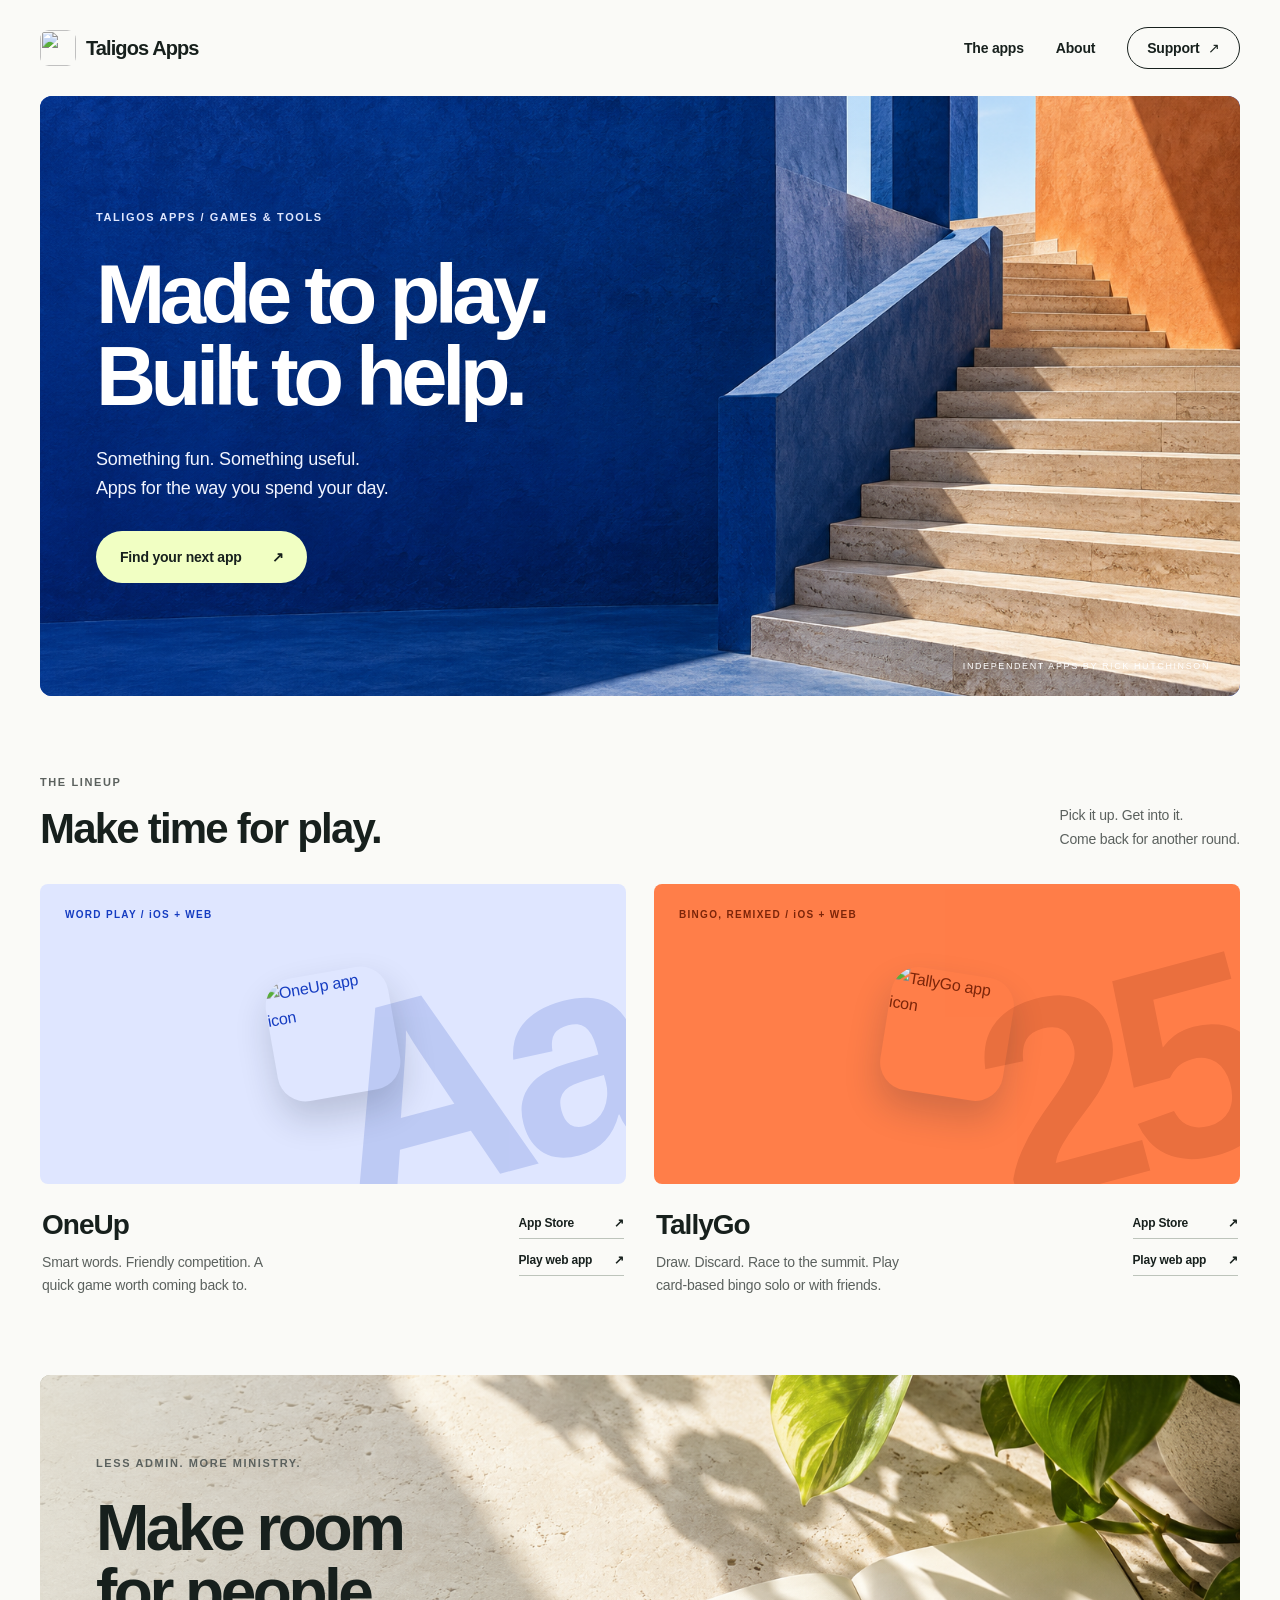
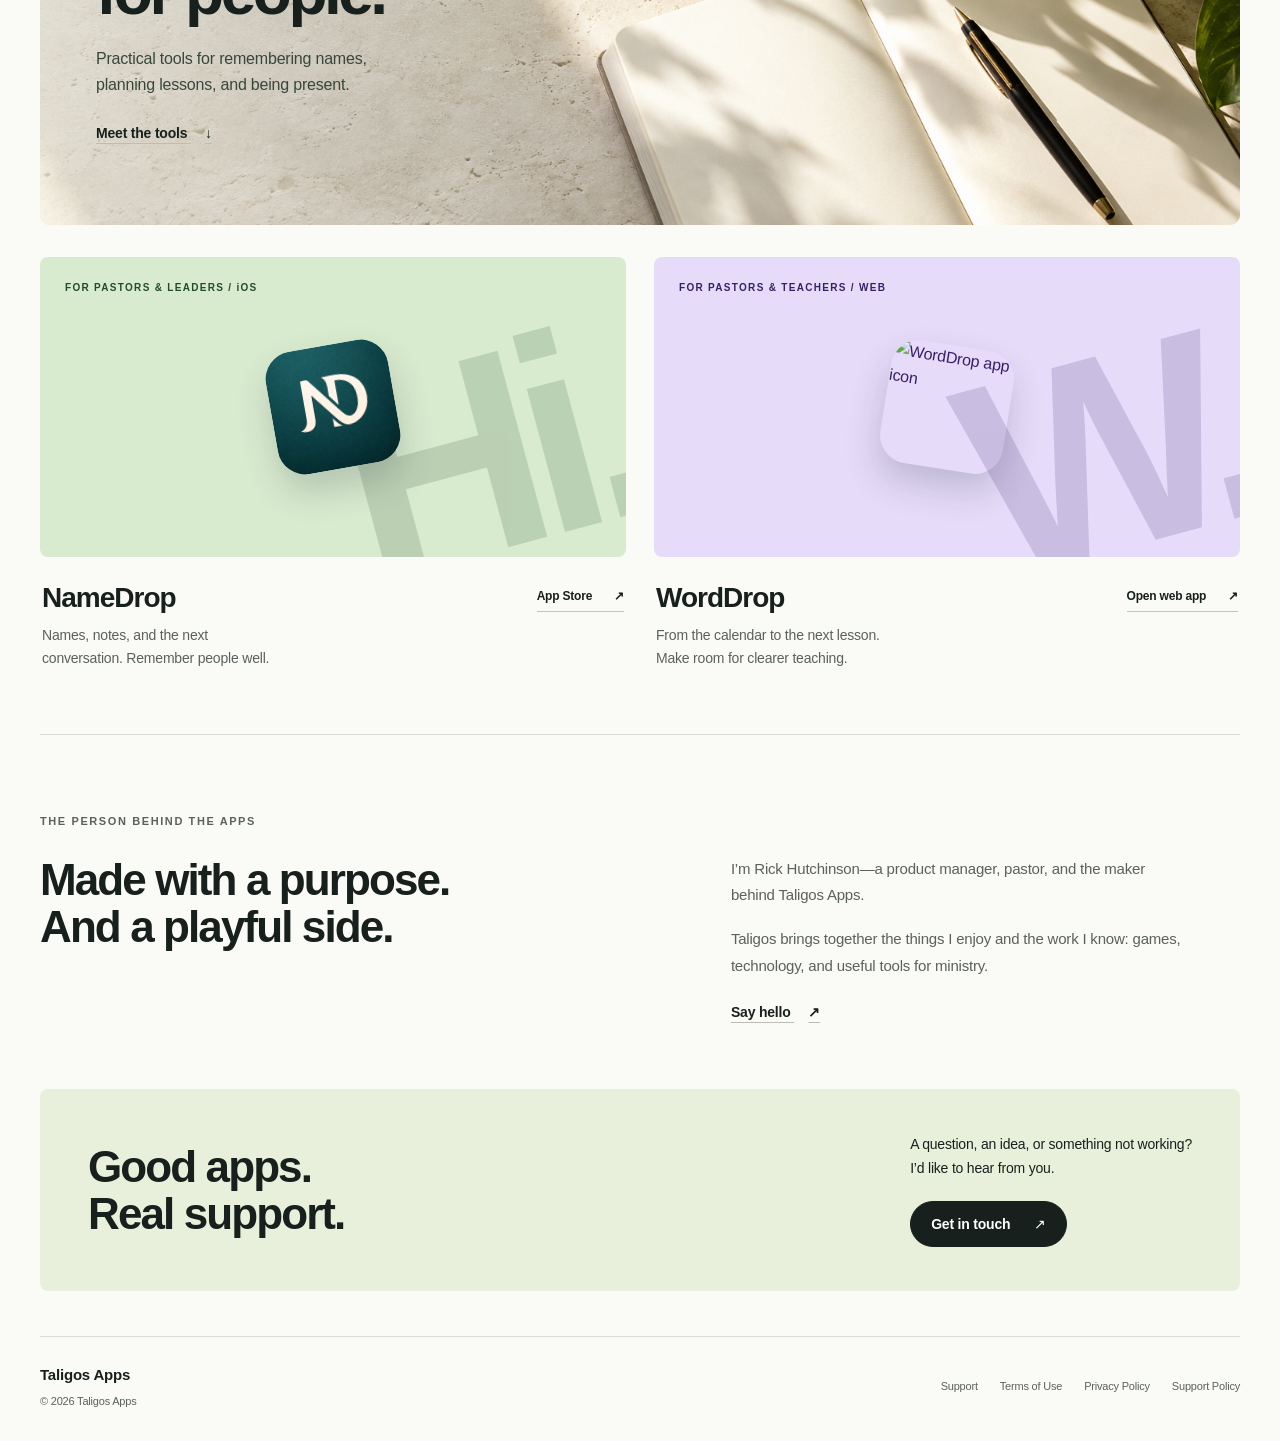
==== commit 26337448: "Redesign Taligos website with bold visuals and original brand icon" ====
--- a/index.html
+++ b/index.html
@@ -1,184 +1,25 @@
 <!DOCTYPE html>
 <html lang="en">
-  <head>
-    <meta charset="UTF-8" />
-    <meta name="viewport" content="width=device-width, initial-scale=1.0" />
-    <title>Taligos Apps | Something fun. Something useful.</title>
-    <meta
-      name="description"
-      content="Taligos Apps is home to One Up, TallyGo, NameDrop, and WordDrop—original games and practical tools with support, privacy, and app information."
-    />
-    <meta property="og:title" content="Taligos Apps | Something fun. Something useful." />
-    <meta
-      property="og:description"
-      content="Discover One Up, TallyGo, NameDrop, and WordDrop from Taligos Apps—games, web apps, and practical tools with support, privacy, and app information in one place."
-    />
-    <meta property="og:type" content="website" />
-    <meta name="theme-color" content="#0b1220" />
-    <link rel="canonical" href="https://taligos.com/" />
-    <link rel="icon" type="image/png" sizes="32x32" href="/favicon-32x32.png" />
-    <link rel="icon" type="image/png" sizes="16x16" href="/favicon-16x16.png" />
-    <link rel="apple-touch-icon" sizes="180x180" href="/apple-touch-icon.png" />
-    <link rel="preconnect" href="https://fonts.googleapis.com" />
-    <link rel="preconnect" href="https://fonts.gstatic.com" crossorigin />
-    <link
-      href="https://fonts.googleapis.com/css2?family=Inter:wght@400;500;600;700;800&display=swap"
-      rel="stylesheet"
-    />
-    <link rel="stylesheet" href="styles.css" />
-
-    <script type="application/ld+json">
-      {
-        "@context": "https://schema.org",
-        "@type": "Organization",
-        "name": "Taligos Apps",
-        "url": "https://taligos.com",
-        "email": "hello@taligos.com",
-        "description": "Taligos Apps publishes apps including One Up, TallyGo, NameDrop, and WordDrop and provides public support and privacy information.",
-        "founder": {
-          "@type": "Person",
-          "name": "Rick Hutchinson"
-        }
-      }
-    </script>
-  </head>
-  <body>
-    <div class="site-shell">
-      <header class="topbar">
-        <a class="brand" href="index.html" aria-label="Taligos Apps home">
-          <span class="brand-mark"><img src="TaligoIcon.png" alt="Taligos Apps icon" /></span>
-          <span class="brand-text">Taligos Apps</span>
-        </a>
-
-        <button class="menu-toggle" id="menuToggle" aria-expanded="false" aria-controls="siteNav">
-          <span></span>
-          <span></span>
-          <span></span>
-        </button>
-
-        <nav class="nav" id="siteNav">
-          <a href="index.html#apps">Apps</a>
-          <a href="index.html#about">About</a>
-          <a href="support.html" class="nav-cta">Support</a>
-        </nav>
-      </header>
-
-      <main>
-        <section class="hero simple-hero hero-lite" id="home">
-          <div class="hero-copy hero-copy-wide">
-            <h1>Something fun. Something useful.</h1>
-            <p class="hero-text">Taligos Apps is where Rick Hutchinson shares original app ideas—from quick games to practical tools that help church leaders plan, follow up, and stay organized.</p>
-          </div>
-        </section>
-
-<section class="section apps-front apps-front-tight" id="apps">
-  <div class="app-group">
-    <div class="section-heading narrow">
-      <p class="eyebrow">Games</p>
-      <h2>Made to play</h2>
-    </div>
-
-    <div class="app-showcase-grid app-showcase-grid-two">
-      <article class="card app-card feature-app app-card-simple" id="one-up">
-        <div class="app-topline">
-          <img class="app-icon" src="OneUpAppIcon.png" alt="One Up app icon" />
-          <span class="platform-pill ios">iOS &amp; web app</span>
-        </div>
-        <div>
-          <h2>OneUp</h2>
-          <div class="app-meta-pills">
-            <a class="status-pill blue status-pill-link" href="https://apps.apple.com/us/app/one-up-word-battle/id6760530480" target="_blank" rel="noopener" aria-label="Download OneUp: Word Battle on the App Store">Download on App Store</a>
-            <a class="status-pill blue status-pill-link" href="https://oneup.taligos.com/" target="_blank" rel="noopener" aria-label="Play OneUp in your browser">Play web app</a>
-          </div>
-          <p class="app-lead">A quick solo word game built around smart plays, sharp thinking, and the kind of quick rounds you want to jump back into.</p>
-</div>
-      </article>
-
-      <article class="card app-card feature-app app-card-simple" id="tallyup">
-        <div class="app-topline">
-          <img class="app-icon" src="TaligoIcon.png" alt="TallyGo app icon" />
-          <span class="platform-pill ios">iOS &amp; web app</span>
-        </div>
-        <div>
-          <h2>TallyGo</h2>
-          <div class="app-meta-pills">
-            <a class="status-pill blue status-pill-link" href="https://apps.apple.com/us/app/tallygo-bingo/id6761733527" target="_blank" rel="noopener" aria-label="Download TallyGo Bingo on the App Store">Download on App Store</a>
-            <a class="status-pill blue status-pill-link" href="https://tallygo.taligos.com/" target="_blank" rel="noopener" aria-label="Play TallyGo in your browser">Play web app</a>
-          </div>
-          <p class="app-lead">A fast card-based bingo game with solo play and private rooms to play with friends. Draw, discard, and race to the summit.</p>
-        </div>
-      </article>
-    </div>
-  </div>
-
-  <div class="app-group">
-    <div class="section-heading narrow">
-      <p class="eyebrow">Ministry tools</p>
-      <h2>Made to help</h2>
-    </div>
-
-    <div class="app-showcase-grid app-showcase-grid-two">
-      <article class="card app-card feature-app app-card-simple" id="namedrop">
-        <div class="app-topline">
-          <img class="app-icon namedrop-app-icon" src="NameDrop_2.png" alt="NameDrop app icon" />
-          <span class="platform-pill ios">iOS app</span>
-        </div>
-        <div>
-          <h2>NameDrop</h2>
-          <div class="app-meta-pills">
-            <span class="status-pill green">For pastors &amp; leaders</span>
-            <a class="status-pill blue status-pill-link" href="https://apps.apple.com/us/app/namedrop-remember-people/id6761643621" target="_blank" rel="noopener" aria-label="Download NameDrop: Remember People on the App Store">Download on App Store</a>
-          </div>
-          <p class="app-lead">Keep names, context, and your next follow-up close at hand so pastors and church leaders can remember people well.</p>
-        </div>
-      </article>
-
-      <article class="card app-card feature-app app-card-simple" id="worddrop">
-        <div class="app-topline">
-          <img class="app-icon" src="WordDrop.PNG" alt="WordDrop app icon" />
-          <span class="platform-pill web">Web app</span>
-        </div>
-        <div>
-          <h2>WordDrop</h2>
-          <div class="app-meta-pills app-meta-pills-stack">
-            <span class="status-pill green">For pastors &amp; teachers</span>
-            <a class="status-pill blue status-pill-link" href="https://worddrop.taligos.com/" target="_blank" rel="noopener" aria-label="Open WordDrop">Open app</a>
-          </div>
-          <p class="app-lead">Helps church leaders plan the teaching and preaching schedule, then use AI to research and structure each lesson for greater clarity and impact.</p>
-        </div>
-      </article>
-
-    </div>
-  </div>
-
-  <div class="support-cta support-cta-single">
-    <a class="button button-primary" href="support.html">Support</a>
-  </div>
-</section>
-
-
-        <section class="section about-strip about-strip-tight" id="about">
-          <div class="card about-card about-card-simple">
-            <div class="section-heading narrow">
-              <p class="eyebrow">About Us</p>
-              <h2>Taligos Apps</h2>
-            </div>
-            <p>Taligos Apps is led by Rick Hutchinson, a product manager and pastor who likes the overlap of theology, technology, and good ideas made simple.</p>
-            <p>It is a place to make things that are genuinely enjoyable to use—whether that means a game you want to share or a practical web app that helps church leaders plan, care for people well, and stay on top of everyday details.</p>
-          </div>
-        </section>
-      </main>
-
-      <footer class="footer simple-footer footer-policies-only">
-        <p>© <span id="year"></span> Taligos Apps</p>
-        <div class="footer-links">
-          <a href="terms.html">Terms of Use</a>
-          <a href="privacy.html">Privacy Policy</a>
-          <a href="support-policy.html">Support Policy</a>
-        </div>
-      </footer>
-    </div>
-
-    <script src="script.js"></script>
-  </body>
-</html>
+<head>
+<meta charset="UTF-8"><meta name="viewport" content="width=device-width, initial-scale=1">
+<title>Taligos Apps | Something fun. Something useful.</title>
+<meta name="description" content="Independent apps by Rick Hutchinson. Play OneUp and TallyGo, remember people with NameDrop, and plan your teaching with WordDrop.">
+<meta name="theme-color" content="#fafaf7">
+<meta property="og:title" content="Taligos Apps | Something fun. Something useful.">
+<meta property="og:description" content="Thoughtful games and practical tools, made by Rick Hutchinson.">
+<link rel="canonical" href="https://taligos.com/">
+<link rel="icon" type="image/png" href="favicon-32x32.png">
+<link rel="apple-touch-icon" href="apple-touch-icon.png">
+<link rel="stylesheet" href="styles.css">
+</head><body><a class="skip-link" href="#main">Skip to content</a>
+<div class="site-shell">
+<header class="topbar">
+<a class="brand" href="index.html" aria-label="Taligos Apps home"><img class="brand-icon" src="TaligoIcon.png" alt="" width="36" height="36"><span class="brand-text">Taligos Apps</span></a>
+<button class="menu-toggle" id="menuToggle" aria-label="Toggle navigation" aria-expanded="false" aria-controls="siteNav"><span></span><span></span><span></span></button>
+<nav class="nav" id="siteNav" aria-label="Main navigation"><a href="index.html#apps">The apps</a><a href="index.html#about">About</a><a href="support.html">Support <span aria-hidden="true">↗</span></a></nav>
+</header><main id="main"><section class="bold-hero"><img class="hero-image" src="assets/blue-architecture.png" alt="Sunlit cobalt-blue architecture with orange walls and ivory stone steps"><div class="hero-content"><p class="eyebrow">TALIGOS APPS / GAMES &amp; TOOLS</p><h1>Made to play.<br>Built to help.</h1><p>Something fun. Something useful.<br>Apps for the way you spend your day.</p><a class="button hero-button" href="#apps">Find your next app <span aria-hidden="true">↗</span></a></div><span class="hero-caption">INDEPENDENT APPS BY RICK HUTCHINSON</span></section>
+<section class="apps-section" id="apps"><div class="bold-section-head"><div><p class="eyebrow">THE LINEUP</p><h2>Make time for play.</h2></div><p>Pick it up. Get into it.<br>Come back for another round.</p></div><div class="product-grid"><article class="product oneup" id="oneup"><div class="product-art"><span class="product-category">WORD PLAY / iOS + WEB</span><img src="OneUpAppIcon.png" alt="OneUp app icon" width="128" height="128"><span class="product-number" aria-hidden="true">Aa</span></div><div class="product-info"><div><h3>OneUp</h3><p>Smart words. Friendly competition. A quick game worth coming back to.</p></div><div class="product-links"><a href="https://apps.apple.com/us/app/one-up-word-battle/id6760530480" target="_blank" rel="noopener noreferrer" aria-label="App Store — OneUp">App Store<span aria-hidden="true">↗</span></a><a href="https://oneup.taligos.com/" target="_blank" rel="noopener noreferrer" aria-label="Play web app — OneUp">Play web app<span aria-hidden="true">↗</span></a></div></div></article><article class="product tallygo" id="tallygo"><div class="product-art"><span class="product-category">BINGO, REMIXED / iOS + WEB</span><img src="TaligoIcon.png" alt="TallyGo app icon" width="128" height="128"><span class="product-number" aria-hidden="true">25</span></div><div class="product-info"><div><h3>TallyGo</h3><p>Draw. Discard. Race to the summit. Play card-based bingo solo or with friends.</p></div><div class="product-links"><a href="https://apps.apple.com/us/app/tallygo-bingo/id6761733527" target="_blank" rel="noopener noreferrer" aria-label="App Store — TallyGo">App Store<span aria-hidden="true">↗</span></a><a href="https://tallygo.taligos.com/" target="_blank" rel="noopener noreferrer" aria-label="Play web app — TallyGo">Play web app<span aria-hidden="true">↗</span></a></div></div></article></div></section>
+<section class="purpose-banner"><img src="assets/quiet-work.png" alt="Sunlight and leaf shadows across a notebook"><div><p class="eyebrow">LESS ADMIN. MORE MINISTRY.</p><h2>Make room<br>for people.</h2><p>Practical tools for remembering names,<br>planning lessons, and being present.</p><a class="text-link" href="#ministry">Meet the tools <span aria-hidden="true">↓</span></a></div></section>
+<section class="apps-section ministry-section" id="ministry"><div class="product-grid"><article class="product namedrop" id="namedrop"><div class="product-art"><span class="product-category">FOR PASTORS & LEADERS / iOS</span><img src="NameDrop_2.png" alt="NameDrop app icon" width="128" height="128"><span class="product-number" aria-hidden="true">Hi.</span></div><div class="product-info"><div><h3>NameDrop</h3><p>Names, notes, and the next conversation. Remember people well.</p></div><div class="product-links"><a href="https://apps.apple.com/us/app/namedrop-remember-people/id6761643621" target="_blank" rel="noopener noreferrer" aria-label="App Store — NameDrop">App Store<span aria-hidden="true">↗</span></a></div></div></article><article class="product worddrop" id="worddrop"><div class="product-art"><span class="product-category">FOR PASTORS & TEACHERS / WEB</span><img src="WordDrop.PNG" alt="WordDrop app icon" width="128" height="128"><span class="product-number" aria-hidden="true">W.</span></div><div class="product-info"><div><h3>WordDrop</h3><p>From the calendar to the next lesson. Make room for clearer teaching.</p></div><div class="product-links"><a href="https://worddrop.taligos.com/" target="_blank" rel="noopener noreferrer" aria-label="Open web app — WordDrop">Open web app<span aria-hidden="true">↗</span></a></div></div></article></div></section>
+<section class="bold-about" id="about"><p class="eyebrow">THE PERSON BEHIND THE APPS</p><div><h2>Made with a purpose.<br>And a playful side.</h2><div><p>I’m Rick Hutchinson—a product manager, pastor, and the maker behind Taligos Apps.</p><p>Taligos brings together the things I enjoy and the work I know: games, technology, and useful tools for ministry.</p><a class="text-link" href="support.html">Say hello <span aria-hidden="true">↗</span></a></div></div></section>
+<section class="bold-help"><h2>Good apps.<br>Real support.</h2><div><p>A question, an idea, or something not working?<br>I’d like to hear from you.</p><a class="button button-primary" href="support.html">Get in touch <span aria-hidden="true">↗</span></a></div></section></main><footer class="footer"><div><a class="footer-brand" href="index.html">Taligos Apps</a><p>© <span id="year">2026</span> Taligos Apps</p></div><div class="footer-links"><a href="support.html">Support</a><a href="terms.html">Terms of Use</a><a href="privacy.html">Privacy Policy</a><a href="support-policy.html">Support Policy</a></div></footer></div><script src="script.js"></script></body></html>
--- a/styles.css
+++ b/styles.css
@@ -1,1288 +1,18 @@
-:root {
-  --bg: #09111d;
-  --bg-soft: #101a2b;
-  --card: rgba(16, 26, 43, 0.82);
-  --card-strong: rgba(15, 23, 42, 0.95);
-  --text: #edf4ff;
-  --muted: #a7b7cc;
-  --line: rgba(148, 163, 184, 0.18);
-  --accent: #ff7a18;
-  --accent-2: #4f8cff;
-  --accent-soft: rgba(255, 122, 24, 0.16);
-  --accent-blue-soft: rgba(79, 140, 255, 0.16);
-  --max: 1120px;
-  --radius: 24px;
-  --shadow: 0 20px 60px rgba(0, 0, 0, 0.28);
-}
+:root{--bg:#f7f6f2;--paper:#fffefa;--ink:#242b2b;--muted:#5f6663;--line:#d8d9d2;--accent:#94432d;--soft:#edece5;--max:1160px;color-scheme:light}
+*{box-sizing:border-box}html{scroll-behavior:smooth;scroll-padding-top:30px}body{margin:0;background:var(--bg);color:var(--ink);font:16px/1.6 -apple-system,BlinkMacSystemFont,"Segoe UI",sans-serif;-webkit-font-smoothing:antialiased}img{display:block;max-width:100%}a{color:inherit;text-underline-offset:5px}button,input,textarea,select{font:inherit}button,a,input,textarea{touch-action:manipulation}button{cursor:pointer}a:hover{color:var(--accent)}:focus-visible{outline:2px solid var(--accent);outline-offset:5px}::selection{background:#ead4c9}h1,h2,h3,p{margin:0}p+p{margin-top:18px}.site-shell{width:min(calc(100% - 96px),var(--max));margin:auto}.topbar{height:108px;display:flex;align-items:center;justify-content:space-between;border-bottom:1px solid var(--line);gap:24px}.brand{display:inline-flex;align-items:center;gap:12px;text-decoration:none}.brand-monogram{font:bold 40px/.9 Georgia,serif;color:var(--accent);margin-top:-6px}.brand-text{font-size:18px;font-weight:650;letter-spacing:-.6px}.nav{display:flex;gap:35px;align-items:center}.nav a{font-size:14px;text-decoration:none}.nav a:hover{text-decoration:underline}.nav a span{margin-left:5px}.menu-toggle{display:none}.skip-link{position:fixed;top:-100px;left:20px;background:var(--paper);padding:12px;z-index:100}.skip-link:focus{top:12px}.eyebrow,.section-number{text-transform:uppercase;font-size:11px;letter-spacing:1.6px;font-weight:650;color:var(--muted)}.home-intro{padding:66px 0 76px}.intro-grid{display:grid;grid-template-columns:1.65fr 1fr;align-items:end;gap:70px;margin-top:30px}.home-intro h1{font:normal clamp(42px,5.4vw,70px)/1.08 Georgia,"Times New Roman",serif;letter-spacing:-2.9px}.home-intro h1 em{font-weight:normal;color:var(--accent)}.intro-note{max-width:330px;padding-bottom:3px}.intro-note>p:first-child{font-size:19px;line-height:1.55}.intro-note>p:nth-child(2){font-size:14px;color:var(--muted);line-height:1.7;margin-top:16px}.text-link{display:inline-block;font-size:14px;font-weight:600;text-decoration:underline;text-decoration-color:#bcbeb5}.intro-note .text-link{margin-top:22px}.text-link span{margin-left:14px}.collection{display:grid;grid-template-columns:270px 1fr;gap:48px;padding:42px 0 22px;border-top:1px solid var(--ink)}.collection-heading h2{font:normal 30px/1.15 Georgia,serif;letter-spacing:-.6px;margin:21px 0 18px}.collection-heading p{font-size:14px;color:var(--muted);line-height:1.7}.app-entry{display:grid;grid-template-columns:76px 1fr;gap:26px;padding:0 0 32px;margin-bottom:30px;border-bottom:1px solid var(--line)}.app-entry:last-child{border:0;margin-bottom:0}.app-icon{width:76px;height:76px;object-fit:cover;border-radius:17px;box-shadow:0 1px 4px #00000012}.app-heading{display:flex;justify-content:space-between;align-items:baseline;gap:12px}.app-heading h3{font-size:23px;font-weight:600;letter-spacing:-.5px;line-height:1.2}.app-platform{font-size:12px;color:var(--muted);white-space:nowrap}.app-copy p{font-size:15px;line-height:1.7;color:var(--muted);margin:12px 0 17px;max-width:54ch}.app-links{display:flex;flex-wrap:wrap;gap:24px}.app-links a{font-size:13px;font-weight:600;text-decoration:none;border-bottom:1px solid #aeb1a7;padding-bottom:2px;display:inline-flex;gap:14px}.app-links a:hover{border-color:var(--accent)}.about-section{display:grid;grid-template-columns:1fr 1fr;gap:100px;background:var(--soft);padding:48px;margin:20px 0 0}.about-section h2{font:normal 34px/1.2 Georgia,serif;letter-spacing:-.8px;margin-top:24px}.about-copy p{font-size:15px;line-height:1.75}.about-copy p+p{color:var(--muted)}.about-copy .text-link{margin-top:22px}.help-strip{display:flex;align-items:center;justify-content:space-between;gap:30px;padding:42px 0}.help-strip h2{font:normal 28px/1.2 Georgia,serif}.help-strip p{font-size:14px;color:var(--muted);margin-top:8px}.button{display:inline-flex;justify-content:center;align-items:center;gap:24px;min-height:46px;padding:11px 20px;border-radius:3px;border:1px solid var(--line);background:transparent;text-decoration:none;font-size:14px;font-weight:550}.button-primary{background:var(--ink);color:white;border-color:var(--ink)}.button-primary:hover{background:var(--accent);border-color:var(--accent);color:white}.button-secondary:hover{background:var(--soft)}.footer{border-top:1px solid var(--line);padding:32px 0 36px;display:flex;justify-content:space-between;align-items:center;gap:20px}.footer-brand{text-decoration:none;font-size:14px;font-weight:650}.footer p{font-size:11px;color:var(--muted);margin-top:5px}.footer-links{display:flex;flex-wrap:wrap;gap:22px}.footer-links a{font-size:11px;color:var(--muted);text-decoration:none}.footer-links a:hover{text-decoration:underline;color:var(--accent)}
+/* Support and policy pages use the same type, spacing, and rules. */
+.section.compact-top{padding:58px 0 70px;max-width:800px;margin:auto;min-height:60vh}.section-heading{margin-bottom:32px}.section-heading .eyebrow{margin-bottom:18px}.page-title{font:normal clamp(36px,5vw,52px)/1.12 Georgia,serif;letter-spacing:-1.5px}.section-heading p:not(.eyebrow){color:var(--muted);margin-top:18px;font-size:15px}.support-page-shell{max-width:840px!important}.support-heading-tight{margin-bottom:40px}.support-flow{display:grid;gap:24px}.support-step-card{border-top:1px solid var(--line);padding:24px 0 0;scroll-margin-top:24px}.support-step-head,.support-step-head-left{display:flex;align-items:center;gap:14px;margin-bottom:22px}.support-step-head-left{margin:0}.step-chip{display:grid;place-items:center;width:28px;height:28px;border:1px solid #b7bcb2;font-size:12px}.support-step-head h2{font-size:17px;line-height:1.4;font-weight:600}.support-step-head p{font-size:11px;color:var(--muted);margin-top:2px}.support-step-head-spread{justify-content:space-between}.choice-grid{display:grid;grid-template-columns:repeat(2,1fr);gap:12px}.choice-card{display:flex;align-items:center;text-align:left;gap:16px;padding:18px;border:1px solid var(--line);border-radius:3px;background:var(--paper);color:var(--ink);min-height:92px}.choice-card:hover,.segment:hover{border-color:#848d81}.choice-card.active,.segment.active{border-color:var(--ink);background:var(--soft);box-shadow:inset 0 0 0 1px var(--ink)}.choice-icon{width:48px;height:48px;border-radius:11px;object-fit:cover}.choice-card strong{display:block;font-size:15px;font-weight:600}.choice-card small{display:block;color:var(--muted);font-size:12px;margin-top:2px}.segmented{display:grid;grid-template-columns:repeat(3,1fr);gap:12px}.segment{padding:12px;border:1px solid var(--line);border-radius:3px;background:var(--paper);color:var(--ink);font-size:14px}.hidden{display:none!important}.support-grid{display:grid;gap:20px}.two-col-fields{grid-template-columns:repeat(2,1fr)}.three-col-fields{grid-template-columns:repeat(3,1fr)}label{display:block;margin-bottom:20px}label>span{display:block;font-size:13px;font-weight:600;margin-bottom:8px}input,textarea,select{width:100%;color:var(--ink);background:var(--paper);border:1px solid #b9beb4;border-radius:3px;padding:11px 12px;font-size:14px}input[type=file]{font-size:12px}textarea{resize:vertical;min-height:110px}input::placeholder,textarea::placeholder{color:#737974}.field-note,.policy-note{display:block;font-size:12px;line-height:1.7;color:var(--muted);margin-top:12px}.policy-note{font-size:11px;max-width:78ch}.policy-note .text-link{font-size:inherit}.summary-pill,.file-chip{font-size:12px;background:var(--soft);padding:5px 9px;display:inline-block;margin:2px}.support-submit-row{margin:16px 0}.policy-intro{font-size:15px;color:var(--muted);line-height:1.8;border-bottom:1px solid var(--line);padding-bottom:28px;margin-bottom:30px}.policy-card h2{font-size:20px;letter-spacing:-.3px;margin:32px 0 10px;font-weight:600}.policy-card p,.policy-card li{font-size:15px;line-height:1.85;color:var(--muted)}.policy-card p+p{margin-top:12px}.policy-signoff{margin-top:35px!important}.button-row{display:flex;flex-wrap:wrap;gap:12px;margin-top:32px}
+@media(min-width:1450px){.home-intro{padding-top:80px;padding-bottom:90px}}
+@media(max-width:900px){.site-shell{width:calc(100% - 64px)}.intro-grid{gap:40px;grid-template-columns:1.3fr 1fr}.home-intro h1{font-size:50px;letter-spacing:-2px}.collection{grid-template-columns:200px 1fr;gap:32px}.app-entry{grid-template-columns:60px 1fr;gap:20px}.app-icon{width:60px;height:60px;border-radius:14px}.app-heading{align-items:start;flex-direction:column;gap:6px}.about-section{gap:36px;padding:32px}.about-section h2{font-size:29px}.footer{align-items:start}.footer-links{justify-content:flex-end;gap:14px}}
+@media(max-width:600px){html{scroll-padding-top:15px}.site-shell{width:calc(100% - 40px)}.topbar{height:82px;position:relative}.brand-text{font-size:16px}.brand-monogram{font-size:34px}.menu-toggle{display:block;width:42px;height:42px;border:1px solid var(--line);border-radius:3px;background:transparent}.menu-toggle span{display:block;width:17px;height:1px;background:var(--ink);margin:5px auto}.nav{display:none;position:absolute;top:81px;left:0;right:0;padding:18px 20px;gap:24px;background:var(--paper);border:1px solid var(--line);z-index:20}.nav.open{display:flex}.home-intro{padding:40px 0}.eyebrow,.section-number{font-size:10px;letter-spacing:1.3px}.intro-grid{grid-template-columns:1fr;gap:25px;margin-top:22px}.home-intro h1{font-size:44px;letter-spacing:-1.8px}.intro-note{max-width:100%}.intro-note>p:first-child{font-size:17px}.intro-note>p:first-child br{display:none}.intro-note>p:nth-child(2){max-width:42ch;font-size:14px}.intro-note .text-link{margin-top:18px}.collection{grid-template-columns:1fr;gap:28px;padding-top:28px}.collection-heading h2{font-size:29px;margin:14px 0 10px}.collection-heading br{display:none}.collection-heading p{font-size:13px}.collection-heading p br{display:none}.app-entry{grid-template-columns:56px 1fr;gap:16px;margin-bottom:24px;padding-bottom:24px}.app-icon{width:56px;height:56px;border-radius:13px}.app-heading h3{font-size:21px}.app-heading{gap:3px}.app-copy p{font-size:14px;margin-top:10px}.app-links{gap:19px}.app-links a{font-size:12px;gap:9px}.about-section{grid-template-columns:1fr;gap:24px;margin-top:8px;padding:26px 23px}.about-section h2{font-size:29px;margin-top:17px}.about-copy p{font-size:14px}.help-strip{align-items:start;flex-direction:column;gap:20px;padding:30px 0}.help-strip p{font-size:13px}.footer{flex-direction:column;padding:26px 0;gap:22px}.footer-links{justify-content:flex-start;gap:12px 18px}.section.compact-top{padding:36px 0 48px}.section-heading{margin-bottom:28px}.page-title{font-size:39px}.choice-grid{gap:8px}.choice-card{padding:13px 10px;gap:10px;min-height:80px}.choice-icon{width:34px;height:34px;border-radius:8px}.choice-card strong{font-size:14px}.choice-card small{font-size:10px}.two-col-fields,.three-col-fields{grid-template-columns:1fr;gap:0}.support-step-head-spread{align-items:start;gap:14px}.support-selection-pills{display:none}.segmented{gap:8px}.policy-card h2{font-size:19px}}
+@media(prefers-reduced-motion:reduce){html{scroll-behavior:auto}*{animation:none!important;transition:none!important}}
+/* Bold studio direction */
+:root{--bg:#fafaf7;--paper:#fff;--ink:#17201d;--muted:#5b615e;--line:#d7dcd5;--accent:#1646e9;--soft:#edf1e9;--max:1280px}body{font-family:"Helvetica Neue",Helvetica,Arial,sans-serif;letter-spacing:-.2px}.site-shell{width:min(calc(100% - 80px),var(--max))}.topbar{height:96px;border:0}.brand{gap:10px}.brand-monogram{font:900 39px/.9 "Helvetica Neue",Helvetica,Arial,sans-serif;color:var(--ink);letter-spacing:-7px;margin-right:8px}.brand-monogram span{color:#f26637;font-size:29px}.brand-text{font-size:20px;letter-spacing:-.9px;font-weight:750}.nav{gap:32px}.nav a{font-size:14px;font-weight:550}.nav a:last-child{border:1px solid var(--ink);border-radius:30px;padding:9px 19px}.bold-hero{position:relative;min-height:600px;background:#123ed3;border-radius:12px;overflow:hidden;color:#fff;display:flex;align-items:center;isolation:isolate}.hero-image{position:absolute;inset:0;width:100%;height:100%;object-fit:cover;z-index:-2}.bold-hero:after{content:"";position:absolute;inset:0;background:linear-gradient(90deg,#0637c244 0%,transparent 70%);z-index:-1}.hero-content{padding:68px 56px;max-width:660px}.hero-content .eyebrow{color:#dfe7ff;font-size:11px;letter-spacing:1.6px}.hero-content h1{font-size:clamp(56px,6.5vw,94px);line-height:.98;font-weight:800;letter-spacing:-5.5px;margin:28px 0}.hero-content>p:not(.eyebrow){font-size:18px;line-height:1.6;color:#f1f4ff}.hero-button{margin-top:28px;border:0;border-radius:40px;background:#f1ffc3;color:#17201d;padding:15px 24px;font-size:14px;font-weight:650;gap:30px}.hero-button:hover{background:white;color:#17201d}.hero-caption{position:absolute;bottom:23px;right:30px;font-size:9px;letter-spacing:1.6px;color:#fff}.apps-section{padding:78px 0 0}.bold-section-head{display:flex;justify-content:space-between;align-items:end;gap:30px;margin-bottom:32px}.bold-section-head h2{font:750 42px/1.07 "Helvetica Neue",Helvetica,Arial,sans-serif;letter-spacing:-1.8px;margin-top:15px;max-width:540px}.bold-section-head>p{font-size:14px;color:var(--muted);line-height:1.7}.product-grid{display:grid;grid-template-columns:1fr 1fr;gap:28px}.product{min-width:0}.product-art{height:300px;position:relative;overflow:hidden;border-radius:8px;display:grid;place-items:center;isolation:isolate}.product-category{position:absolute;top:23px;left:25px;font-size:10px;font-weight:650;letter-spacing:1.3px;z-index:2}.product-art img{width:124px;height:124px;border-radius:28px;object-fit:cover;box-shadow:0 18px 35px #14203330;transform:rotate(-10deg);z-index:1}.product-number{font-size:280px;line-height:1;font-weight:800;letter-spacing:-20px;position:absolute;right:-12px;bottom:-35px;opacity:.16;transform:rotate(-15deg);z-index:0;user-select:none}.oneup .product-art{background:#dfe6ff;color:#153cc1}.tallygo .product-art{background:#ff7e49;color:#7c2509}.tallygo .product-art img{transform:rotate(9deg)}.namedrop .product-art{background:#d9ebcf;color:#244b2a}.worddrop .product-art{background:#e6dcf9;color:#35216a}.worddrop .product-art img{transform:rotate(9deg)}.product-info{display:flex;justify-content:space-between;align-items:start;gap:22px;padding:25px 2px 0}.product-info h3{font-size:28px;font-weight:750;letter-spacing:-1px;line-height:1.15}.product-info p{font-size:14px;line-height:1.65;color:var(--muted);margin-top:10px;max-width:32ch}.product-links{display:flex;flex-direction:column;gap:12px;flex-shrink:0;padding-top:5px}.product-links a{font-size:12px;font-weight:600;text-decoration:none;display:flex;justify-content:space-between;gap:22px;border-bottom:1px solid #bdc4bb;padding-bottom:5px}.purpose-banner{margin-top:78px;position:relative;isolation:isolate;min-height:450px;border-radius:10px;overflow:hidden;display:flex;align-items:center;background:#e7eed8}.purpose-banner>img{position:absolute;inset:0;width:100%;height:100%;object-fit:cover;z-index:-1}.purpose-banner>div{padding:56px;max-width:550px}.purpose-banner h2{font-size:clamp(48px,5vw,70px);line-height:1;font-weight:780;letter-spacing:-3.5px;margin-top:24px}.purpose-banner p:not(.eyebrow){font-size:16px;color:#39463b;line-height:1.6;margin-top:22px}.purpose-banner .text-link{margin-top:24px}.ministry-section{padding-top:32px}.bold-about{padding:78px 0 65px;margin-top:64px;border-top:1px solid var(--line)}.bold-about>div{display:grid;grid-template-columns:1.2fr 1fr;gap:80px;margin-top:25px}.bold-about h2,.bold-help h2{font:750 44px/1.08 "Helvetica Neue",Helvetica,Arial,sans-serif;letter-spacing:-1.9px}.bold-about>div>div{max-width:450px}.bold-about p:not(.eyebrow){font-size:15px;line-height:1.75;color:var(--muted)}.bold-about .text-link{margin-top:22px}.bold-help{display:flex;justify-content:space-between;align-items:center;gap:30px;background:#e8f0db;padding:44px 48px;border-radius:8px;margin-bottom:45px}.bold-help p{font-size:14px;line-height:1.7;margin-bottom:20px}.button{border-radius:30px}.button-primary{background:var(--ink)}.footer{padding:25px 0 30px}.footer-brand{font-size:15px;font-weight:750}.page-title{font:750 clamp(38px,5vw,60px)/1.02 "Helvetica Neue",Helvetica,Arial,sans-serif;letter-spacing:-2px}.choice-card{border-radius:8px}.step-chip{border-radius:50%}.segment,input,textarea{border-radius:6px}.support-step-head h2{letter-spacing:-.4px}.policy-card h2{font-size:22px;font-weight:700}
+@media(max-width:1000px){.hero-content{padding:44px;max-width:570px}.hero-content h1{font-size:74px;letter-spacing:-4px}.bold-hero{min-height:550px}.product-info{flex-direction:column;gap:16px}.product-info p{max-width:46ch}.product-links{flex-direction:row;gap:22px;width:100%}.product-art{height:270px}.product-number{font-size:240px}.bold-about>div{gap:45px}.bold-about h2,.bold-help h2{font-size:36px}}
+@media(max-width:600px){.site-shell{width:calc(100% - 32px)}.topbar{height:78px}.nav{top:77px;border-radius:8px;gap:16px}.nav a{font-size:13px}.nav a:last-child{padding:6px 12px}.brand-text{font-size:18px}.brand-monogram{font-size:34px}.bold-hero{min-height:640px;align-items:start;border-radius:8px}.hero-image{object-position:65% center}.bold-hero:after{background:linear-gradient(180deg,#0733bd66 0%,#0733bd11 70%)}.hero-content{padding:38px 26px;max-width:100%}.hero-content .eyebrow{font-size:9px;letter-spacing:1.25px}.hero-content h1{font-size:57px;letter-spacing:-3px;margin:25px 0 20px}.hero-content>p:not(.eyebrow){font-size:15px;line-height:1.6}.hero-button{font-size:12px;margin-top:22px;padding:12px 19px;gap:25px}.hero-caption{font-size:7px;bottom:18px;left:26px;right:auto;letter-spacing:1px}.apps-section{padding-top:45px}.bold-section-head{display:block;margin-bottom:25px}.bold-section-head h2{font-size:33px;letter-spacing:-1.3px;max-width:330px}.bold-section-head>p{font-size:13px;margin-top:14px}.bold-section-head>p br{display:none}.product-grid{grid-template-columns:1fr;gap:35px}.product-art{height:260px}.product-art img{width:112px;height:112px;border-radius:25px}.product-category{font-size:9px;top:20px;left:22px}.product-number{font-size:240px}.product-info{padding:20px 3px 0;gap:14px}.product-info h3{font-size:27px}.product-info p{font-size:14px;margin-top:7px}.product-links{gap:24px;padding:0}.product-links a{font-size:12px}.purpose-banner{margin-top:44px;min-height:450px;align-items:start}.purpose-banner>img{object-position:35% center}.purpose-banner>div{padding:32px 26px}.purpose-banner h2{font-size:48px;letter-spacing:-2.5px;margin-top:20px}.purpose-banner .eyebrow{font-size:9px;letter-spacing:1px}.purpose-banner p:not(.eyebrow){font-size:14px;max-width:24ch}.purpose-banner p br{display:none}.ministry-section{padding-top:30px}.bold-about{padding:36px 0;margin-top:42px}.bold-about>div{grid-template-columns:1fr;gap:22px;margin-top:20px}.bold-about h2{font-size:34px;letter-spacing:-1.4px}.bold-about p:not(.eyebrow){font-size:14px}.bold-help{padding:28px;display:block;margin-bottom:30px}.bold-help h2{font-size:37px;letter-spacing:-1.4px;margin-bottom:20px}.bold-help p{font-size:13px}.page-title{font-size:40px}.footer{padding-top:25px}.menu-toggle{border:0}.nav.open{align-items:center}.choice-card small{font-size:10px}}
+@media(max-width:600px){.bold-hero{background:#0744cc;min-height:700px}.hero-image{top:auto;bottom:0;height:340px;object-position:85% center;mask-image:linear-gradient(to bottom,transparent 0%,#000 22%);-webkit-mask-image:linear-gradient(to bottom,transparent 0%,#000 22%)}.bold-hero:after{display:none}.hero-content h1{font-size:52px;letter-spacing:-2.8px}.hero-content{padding-top:35px}.hero-content>p:not(.eyebrow){font-size:14px}.hero-caption{z-index:2}.purpose-banner>img{object-position:15% center}}
+@media(max-width:600px){.hero-content h1{font-size:46px;letter-spacing:-2.6px}}
+.purpose-banner>img{z-index:-2}.purpose-banner:before{content:"";position:absolute;inset:0;z-index:-1;background:linear-gradient(90deg,#faf9edb8,transparent 75%)}
+@media(max-width:600px){.bold-hero{background:#083773}}
 
-* { box-sizing: border-box; }
-html { scroll-behavior: smooth; }
-body {
-  margin: 0;
-  font-family: "Inter", system-ui, -apple-system, BlinkMacSystemFont, "Segoe UI", sans-serif;
-  color: var(--text);
-  background:
-    radial-gradient(circle at top left, rgba(79, 140, 255, 0.16), transparent 28%),
-    radial-gradient(circle at 85% 0%, rgba(255, 122, 24, 0.14), transparent 24%),
-    linear-gradient(180deg, #09111d 0%, #0c1523 44%, #101827 100%);
-}
-img { max-width: 100%; }
-a { color: inherit; }
-
-.site-shell {
-  width: min(calc(100% - 32px), var(--max));
-  margin: 0 auto;
-}
-
-.topbar {
-  position: sticky;
-  top: 0;
-  z-index: 30;
-  display: flex;
-  align-items: center;
-  justify-content: space-between;
-  gap: 18px;
-  padding: 18px 0;
-  backdrop-filter: blur(14px);
-}
-
-.brand {
-  margin-right: auto;
-  display: inline-flex;
-  align-items: center;
-  gap: 12px;
-  color: var(--text);
-  text-decoration: none;
-  font-weight: 800;
-  letter-spacing: -0.02em;
-}
-
-.brand-mark {
-  display: grid;
-  place-items: center;
-  width: 42px;
-  height: 42px;
-  border-radius: 14px;
-  background: linear-gradient(180deg, #2d6dff, #ff7a18);
-  color: white;
-  box-shadow: var(--shadow);
-}
-
-.brand-text { font-size: 1rem; }
-
-.nav {
-  display: flex;
-  align-items: center;
-  gap: 10px;
-  padding: 8px;
-  border: 1px solid var(--line);
-  background: rgba(9, 17, 29, 0.76);
-  border-radius: 999px;
-}
-
-.nav a {
-  color: var(--muted);
-  text-decoration: none;
-  padding: 10px 14px;
-  border-radius: 999px;
-  font-size: 0.95rem;
-}
-
-.nav a:hover,
-.nav a:focus-visible {
-  color: var(--text);
-  background: rgba(255, 255, 255, 0.06);
-}
-
-.nav-cta {
-  background: var(--accent-soft);
-  color: #ffd9c2 !important;
-}
-
-.menu-toggle {
-  display: none;
-  width: 48px;
-  height: 48px;
-  border: 1px solid var(--line);
-  border-radius: 14px;
-  background: rgba(9, 17, 29, 0.76);
-  cursor: pointer;
-}
-
-.menu-toggle span {
-  display: block;
-  width: 20px;
-  height: 2px;
-  margin: 4px auto;
-  background: var(--text);
-  border-radius: 999px;
-}
-
-.hero {
-  display: grid;
-  grid-template-columns: 1fr;
-  gap: 24px;
-  align-items: start;
-  min-height: 0;
-  padding: 44px 0 18px;
-}
-
-.simple-hero { min-height: 0; }
-
-.eyebrow {
-  margin: 0 0 14px;
-  color: #ffbb8e;
-  font-weight: 700;
-  text-transform: uppercase;
-  letter-spacing: 0.12em;
-  font-size: 0.8rem;
-}
-
-.hero h1,
-.section-heading h2,
-.page-title,
-.feature-banner h3,
-.contact-info-card h2,
-.faq-item h3,
-.card h3,
-.panel-card h3 {
-  margin: 0;
-  letter-spacing: -0.04em;
-  line-height: 1.04;
-}
-
-.hero h1 { font-size: clamp(2.8rem, 7vw, 5rem); max-width: 10.6ch; }
-.page-title { font-size: clamp(2.4rem, 6vw, 4rem); }
-
-.hero-text,
-.section-heading p,
-.card p,
-.panel-card p,
-.contact-info-card p,
-.faq-item p,
-.micro-copy,
-.footer p,
-.footer a {
-  color: var(--muted);
-  line-height: 1.72;
-}
-
-.hero-text {
-  margin: 18px 0 0;
-  max-width: 58ch;
-  font-size: 1.08rem;
-}
-
-.hero-actions,
-.button-row,
-.support-actions,
-.footer-links {
-  display: flex;
-  flex-wrap: wrap;
-  gap: 14px;
-}
-
-.hero-actions { margin: 28px 0 12px; }
-.micro-copy { margin: 0; font-size: 0.96rem; }
-
-.button {
-  display: inline-flex;
-  align-items: center;
-  justify-content: center;
-  min-height: 48px;
-  padding: 0 18px;
-  border-radius: 14px;
-  text-decoration: none;
-  font-weight: 700;
-  border: 0;
-  cursor: pointer;
-  font: inherit;
-  transition: transform 0.18s ease, opacity 0.18s ease, background 0.18s ease;
-}
-
-.button:hover,
-.button:focus-visible { transform: translateY(-1px); }
-
-.button-primary {
-  background: linear-gradient(180deg, #ff862c, #f26707);
-  color: white;
-  box-shadow: 0 14px 32px rgba(242, 103, 7, 0.28);
-}
-
-.button-secondary {
-  color: var(--text);
-  background: rgba(255, 255, 255, 0.06);
-  border: 1px solid var(--line);
-}
-
-.hero-panel { display: flex; justify-content: flex-end; }
-
-.panel-card,
-.card,
-.contact-info-card,
-.contact-page-form,
-.feature-banner,
-.faq-item {
-  border: 1px solid var(--line);
-  background: var(--card);
-  border-radius: var(--radius);
-  box-shadow: var(--shadow);
-}
-
-.accent-card {
-  width: min(100%, 420px);
-  padding: 28px;
-  background:
-    linear-gradient(180deg, rgba(79, 140, 255, 0.12), rgba(255, 122, 24, 0.08)),
-    var(--card-strong);
-}
-
-.compact-card { min-height: 0; }
-.panel-label {
-  margin-top: 0;
-  font-size: 0.9rem;
-  font-weight: 700;
-  color: #c8ddff;
-}
-
-.mini-stack,
-.faq-list { display: grid; gap: 14px; }
-
-.mini-stack article,
-.faq-item {
-  padding: 18px;
-  border-radius: 18px;
-  background: rgba(255, 255, 255, 0.04);
-  border: 1px solid rgba(255, 255, 255, 0.06);
-}
-
-.proof-strip {
-  display: grid;
-  grid-template-columns: repeat(3, minmax(0, 1fr));
-  gap: 16px;
-  margin-top: -6px;
-}
-
-.proof-strip article {
-  padding: 18px 20px;
-  border-radius: 20px;
-  border: 1px solid var(--line);
-  background: rgba(255, 255, 255, 0.04);
-}
-
-.proof-strip strong {
-  display: block;
-  margin-bottom: 6px;
-  letter-spacing: -0.02em;
-}
-
-.proof-strip span { color: var(--muted); font-size: 0.96rem; }
-
-.section { padding: 72px 0; }
-.compact-top { padding-top: 36px; }
-.alt-section {
-  margin: 24px 0;
-  padding-left: 26px;
-  padding-right: 26px;
-  border-radius: 34px;
-  background: rgba(255, 255, 255, 0.025);
-  border: 1px solid rgba(255, 255, 255, 0.05);
-}
-
-.section-heading {
-  max-width: 780px;
-  margin-bottom: 34px;
-}
-
-.narrow { max-width: 720px; }
-
-.card-grid {
-  display: grid;
-  gap: 18px;
-}
-
-.two-up { grid-template-columns: repeat(2, minmax(0, 1fr)); }
-.three-up { grid-template-columns: repeat(3, minmax(0, 1fr)); }
-
-.card,
-.contact-info-card,
-.contact-page-form {
-  padding: 24px;
-}
-
-.app-card {
-  position: relative;
-  overflow: hidden;
-}
-
-.app-badge,
-.icon-badge {
-  display: inline-grid;
-  place-items: center;
-  width: 54px;
-  height: 54px;
-  border-radius: 16px;
-  margin-bottom: 18px;
-  font-weight: 800;
-  letter-spacing: -0.04em;
-  color: white;
-}
-
-.app-badge { background: linear-gradient(180deg, #2d6dff, #588dff); }
-.app-badge.secondary { background: linear-gradient(180deg, #ff862c, #f26707); }
-.app-badge.tertiary { background: linear-gradient(180deg, #22c55e, #0f9f4a); }
-
-.app-badge.web { background: linear-gradient(180deg, #a855f7, #7c3aed); }
-.app-badge.slate { background: linear-gradient(180deg, #14b8a6, #0f766e); }
-.icon-badge { background: rgba(255, 255, 255, 0.08); }
-
-.app-icon {
-  display: block;
-  width: 54px;
-  height: 54px;
-  border-radius: 16px;
-  object-fit: cover;
-  margin-bottom: 18px;
-  box-shadow: var(--shadow);
-}
-
-
-.support-card p,
-.app-card p { margin-bottom: 22px; }
-.centered-actions { justify-content: center; margin-top: 28px; }
-
-.feature-banner {
-  padding: 26px;
-  display: flex;
-  align-items: center;
-  justify-content: space-between;
-  gap: 20px;
-  background:
-    linear-gradient(180deg, rgba(79, 140, 255, 0.09), rgba(255, 122, 24, 0.08)),
-    var(--card-strong);
-}
-
-.feature-banner p { max-width: 54ch; }
-
-.contact-page-grid {
-  display: grid;
-  grid-template-columns: 0.88fr 1.12fr;
-  gap: 18px;
-}
-
-.contact-page-form label {
-  display: grid;
-  gap: 8px;
-  margin-bottom: 14px;
-  color: var(--text);
-  font-weight: 600;
-}
-
-input,
-textarea {
-  width: 100%;
-  border-radius: 14px;
-  border: 1px solid var(--line);
-  background: rgba(255, 255, 255, 0.04);
-  color: var(--text);
-  padding: 14px 15px;
-  font: inherit;
-}
-
-input::placeholder,
-textarea::placeholder { color: #89a0bb; }
-textarea { resize: vertical; min-height: 140px; }
-
-.faq-list { grid-template-columns: 1fr; }
-
-.footer {
-  padding: 32px 0 50px;
-  display: flex;
-  align-items: center;
-  justify-content: space-between;
-  gap: 20px;
-  border-top: 1px solid rgba(255, 255, 255, 0.08);
-  margin-top: 28px;
-}
-
-.footer-links a {
-  text-decoration: none;
-  color: var(--muted);
-}
-
-.footer-links a:hover,
-.footer-links a:focus-visible { color: var(--text); }
-
-@media (max-width: 920px) {
-  .hero,
-  .contact-page-grid,
-  .two-up,
-  .three-up,
-  .proof-strip,
-  .simple-strip,
-  .feature-banner {
-    grid-template-columns: 1fr;
-  }
-
-  .hero {
-    min-height: auto;
-    padding-top: 20px;
-    padding-bottom: 24px;
-  }
-
-  .hero-panel { justify-content: flex-start; }
-  .feature-banner { display: grid; }
-}
-
-@media (max-width: 760px) {
-  .site-shell { width: min(calc(100% - 24px), var(--max)); }
-  .topbar { align-items: flex-start; }
-  .menu-toggle { display: inline-block; }
-
-  .nav {
-    position: absolute;
-    right: 0;
-    top: 72px;
-    display: none;
-    flex-direction: column;
-    align-items: stretch;
-    width: min(260px, calc(100vw - 24px));
-    border-radius: 20px;
-    padding: 12px;
-    background: rgba(9, 17, 29, 0.96);
-  }
-
-  .nav.open { display: flex; }
-  .nav a { padding: 12px 14px; }
-
-  .hero h1 { max-width: 7.2ch; }
-  .proof-strip { margin-top: 6px; }
-  .section { padding: 74px 0; }
-  .alt-section {
-    padding-left: 18px;
-    padding-right: 18px;
-    border-radius: 28px;
-  }
-  .footer {
-    flex-direction: column;
-    align-items: flex-start;
-  }
-}
-
-
-.hero-tight .hero-text { max-width: 38ch; }
-.hero-tight .hero-copy { max-width: 560px; }
-.status-panel {
-  display: grid;
-  gap: 14px;
-}
-.status-row {
-  display: flex;
-  align-items: center;
-  justify-content: space-between;
-  gap: 16px;
-  padding: 16px 18px;
-  border-radius: 18px;
-  background: rgba(255, 255, 255, 0.04);
-  border: 1px solid rgba(255, 255, 255, 0.07);
-}
-.status-title,
-.status-text,
-.app-lead { margin: 0; }
-.status-title {
-  font-weight: 700;
-  letter-spacing: -0.02em;
-}
-.status-text { color: var(--muted); margin-top: 4px; }
-.status-pill {
-  display: inline-flex;
-  align-items: center;
-  justify-content: center;
-  min-height: 34px;
-  padding: 0 12px;
-  border-radius: 999px;
-  font-size: 0.85rem;
-  font-weight: 700;
-  white-space: nowrap;
-}
-.status-pill.blue {
-  background: rgba(79, 140, 255, 0.16);
-  color: #d9e6ff;
-}
-.status-pill.orange {
-  background: rgba(255, 122, 24, 0.16);
-  color: #ffe0c5;
-}
-.status-pill.green {
-  background: rgba(34, 197, 94, 0.16);
-  color: #d6ffe4;
-}
-
-.status-pill.violet {
-  background: rgba(168, 85, 247, 0.16);
-  color: #eed8ff;
-}
-.status-pill.teal {
-  background: rgba(20, 184, 166, 0.16);
-  color: #d7fff7;
-}
-.apps-front { padding-top: 10px; }
-.app-showcase-grid {
-  display: grid;
-  grid-template-columns: repeat(2, minmax(0, 1fr));
-  gap: 20px;
-}
-.app-showcase-grid-three {
-  grid-template-columns: repeat(3, minmax(0, 1fr));
-}
-.app-showcase-grid-five {
-  grid-template-columns: repeat(3, minmax(0, 1fr));
-}
-.feature-app {
-  padding: 28px;
-  min-height: 280px;
-  display: grid;
-  grid-template-rows: auto 1fr;
-  align-content: start;
-  gap: 22px;
-}
-.feature-app h2 {
-  font-size: clamp(2rem, 4vw, 3rem);
-  letter-spacing: -0.05em;
-  margin: 20px 0 8px;
-}
-.app-topline {
-  display: flex;
-  align-items: center;
-  justify-content: space-between;
-  gap: 12px;
-}
-.app-lead {
-  color: var(--muted);
-  font-size: 1.05rem;
-  line-height: 1.5;
-}
-.support-mini { padding-top: 32px; }
-.centered-copy {
-  margin-left: auto;
-  margin-right: auto;
-  text-align: center;
-}
-.slim-card {
-  text-align: center;
-}
-.slim-card p,
-.slim-card h3 { margin-top: 0; margin-bottom: 10px; }
-.text-link {
-  color: var(--text);
-  text-decoration: none;
-  border-bottom: 1px solid rgba(255,255,255,0.24);
-}
-.text-link:hover,
-.text-link:focus-visible {
-  border-bottom-color: rgba(255,255,255,0.62);
-}
-.simple-contact-grid {
-  max-width: 920px;
-  margin: 0 auto;
-}
-.simple-contact-grid .contact-info-card {
-  display: flex;
-  flex-direction: column;
-  justify-content: center;
-}
-@media (max-width: 1100px) {
-  .app-showcase-grid-three, .app-showcase-grid-five { grid-template-columns: repeat(2, minmax(0, 1fr)); }
-}
-
-@media (max-width: 920px) {
-  .app-showcase-grid,
-  .app-showcase-grid-three,
-  .app-showcase-grid-five { grid-template-columns: 1fr; }
-}
-
-
-.support-page-shell {
-  padding-bottom: 72px;
-}
-
-.support-layout {
-  display: grid;
-  grid-template-columns: 340px minmax(0, 1fr);
-  gap: 20px;
-  align-items: start;
-}
-
-.support-panel,
-.support-form-card {
-  padding: 24px;
-}
-
-.support-panel {
-  position: sticky;
-  top: 92px;
-}
-
-.support-panel-block + .support-panel-block {
-  margin-top: 22px;
-  padding-top: 22px;
-  border-top: 1px solid var(--line);
-}
-
-.support-label {
-  margin: 0 0 12px;
-  font-size: 0.84rem;
-  font-weight: 800;
-  letter-spacing: 0.12em;
-  text-transform: uppercase;
-  color: #ffbb8e;
-}
-
-.choice-grid {
-  display: grid;
-  gap: 12px;
-}
-
-.choice-card,
-.segment {
-  width: 100%;
-  border: 1px solid var(--line);
-  background: rgba(255, 255, 255, 0.04);
-  color: var(--text);
-  cursor: pointer;
-  transition: border-color 0.18s ease, background 0.18s ease, transform 0.18s ease;
-}
-
-.choice-card {
-  display: flex;
-  align-items: center;
-  gap: 14px;
-  padding: 14px;
-  border-radius: 18px;
-  text-align: left;
-}
-
-.choice-card:hover,
-.segment:hover,
-.choice-card:focus-visible,
-.segment:focus-visible {
-  transform: translateY(-1px);
-  border-color: rgba(255,255,255,0.18);
-}
-
-.choice-card.active,
-.segment.active {
-  border-color: rgba(79, 140, 255, 0.48);
-  background: rgba(79, 140, 255, 0.12);
-}
-
-.choice-badge {
-  display: inline-grid;
-  place-items: center;
-  width: 44px;
-  height: 44px;
-  border-radius: 14px;
-  font-weight: 800;
-  color: white;
-  background: linear-gradient(180deg, #2d6dff, #588dff);
-  flex: 0 0 auto;
-}
-
-.choice-badge.secondary {
-  background: linear-gradient(180deg, #ff862c, #f26707);
-}
-.choice-badge.tertiary {
-  background: linear-gradient(180deg, #22c55e, #0f9f4a);
-}
-
-.choice-badge.web {
-  background: linear-gradient(180deg, #a855f7, #7c3aed);
-}
-.choice-badge.slate {
-  background: linear-gradient(180deg, #14b8a6, #0f766e);
-}
-
-.choice-icon {
-  width: 44px;
-  height: 44px;
-  border-radius: 14px;
-  object-fit: cover;
-  display: block;
-  box-shadow: var(--shadow);
-  flex: 0 0 auto;
-}
-
-.choice-card strong,
-.choice-card small {
-  display: block;
-}
-
-.choice-card small {
-  margin-top: 4px;
-  color: var(--muted);
-  font-size: 0.9rem;
-}
-
-.segmented {
-  display: grid;
-  grid-template-columns: 1fr 1fr;
-  gap: 10px;
-}
-
-.segment {
-  min-height: 48px;
-  border-radius: 14px;
-  padding: 0 14px;
-  font: inherit;
-  font-weight: 700;
-}
-
-.support-note-list {
-  margin: 0;
-  padding-left: 18px;
-  color: var(--muted);
-  line-height: 1.8;
-}
-
-.support-grid {
-  display: grid;
-  gap: 14px;
-}
-
-.two-col-fields {
-  grid-template-columns: repeat(2, minmax(0, 1fr));
-}
-
-.three-col-fields {
-  grid-template-columns: repeat(3, minmax(0, 1fr));
-}
-
-.support-mode-section {
-  display: grid;
-  gap: 14px;
-}
-
-.support-form-card label {
-  display: grid;
-  gap: 8px;
-  margin-bottom: 14px;
-  color: var(--text);
-  font-weight: 600;
-}
-
-.support-submit-row {
-  display: flex;
-  align-items: center;
-  justify-content: space-between;
-  gap: 16px;
-  margin-top: 8px;
-  flex-wrap: wrap;
-}
-
-.hidden {
-  display: none !important;
-}
-
-@media (max-width: 980px) {
-  .support-layout {
-    grid-template-columns: 1fr;
-  }
-
-  .support-panel {
-    position: static;
-  }
-}
-
-@media (max-width: 760px) {
-  .two-col-fields,
-  .three-col-fields,
-  .segmented {
-    grid-template-columns: 1fr;
-  }
-
-  .support-panel,
-  .support-form-card {
-    padding: 20px;
-  }
-}
-
-
-.support-heading-tight { margin-bottom: 22px; }
-.support-flow {
-  display: grid;
-  gap: 18px;
-  max-width: 920px;
-  margin: 0 auto;
-}
-.support-step-card {
-  padding: 24px;
-}
-.support-step-head {
-  display: flex;
-  align-items: center;
-  gap: 14px;
-  margin-bottom: 18px;
-}
-.support-step-head h2 {
-  margin: 0;
-  font-size: clamp(1.2rem, 2vw, 1.55rem);
-  letter-spacing: -0.03em;
-}
-.support-step-head p {
-  margin: 4px 0 0;
-  color: var(--muted);
-}
-.support-step-head-spread {
-  justify-content: space-between;
-  align-items: flex-start;
-  gap: 18px;
-}
-.support-step-head-left {
-  display: flex;
-  align-items: center;
-  gap: 14px;
-}
-.step-chip {
-  display: inline-grid;
-  place-items: center;
-  width: 34px;
-  height: 34px;
-  border-radius: 999px;
-  background: rgba(79, 140, 255, 0.16);
-  color: #d9e6ff;
-  font-weight: 800;
-  flex: 0 0 auto;
-}
-.support-app-grid {
-  grid-template-columns: repeat(2, minmax(0, 1fr));
-}
-.support-app-grid-three {
-  grid-template-columns: repeat(3, minmax(0, 1fr));
-}
-.support-app-grid-five {
-  grid-template-columns: repeat(3, minmax(0, 1fr));
-}
-.segmented-three {
-  grid-template-columns: repeat(3, minmax(0, 1fr));
-}
-.support-selection-pills,
-.selected-files {
-  display: flex;
-  flex-wrap: wrap;
-  gap: 10px;
-}
-.summary-pill,
-.file-chip {
-  display: inline-flex;
-  align-items: center;
-  min-height: 34px;
-  padding: 0 12px;
-  border-radius: 999px;
-  font-size: 0.88rem;
-  font-weight: 700;
-  border: 1px solid var(--line);
-  background: rgba(79, 140, 255, 0.12);
-  color: #d9e6ff;
-}
-.summary-pill.muted,
-.file-chip {
-  background: rgba(255,255,255,0.06);
-  color: var(--text);
-}
-.field-note {
-  color: var(--muted);
-  font-size: 0.92rem;
-  line-height: 1.5;
-}
-input[type="file"] {
-  padding: 12px;
-  background: rgba(255,255,255,0.02);
-}
-@media (max-width: 920px) {
-  .support-app-grid-three,
-  .support-app-grid-five {
-    grid-template-columns: repeat(2, minmax(0, 1fr));
-  }
-}
-
-@media (max-width: 760px) {
-  .support-app-grid,
-  .support-app-grid-three,
-  .support-app-grid-five,
-  .segmented-three {
-    grid-template-columns: 1fr;
-  }
-  .support-step-card {
-    padding: 20px;
-  }
-  .support-step-head-spread,
-  .support-step-head-left {
-    align-items: flex-start;
-  }
-  .support-step-head-spread {
-    flex-direction: column;
-  }
-}
-
-
-.policy-note {
-  margin: 14px 0 0;
-  color: var(--muted);
-  font-size: 0.95rem;
-  line-height: 1.6;
-}
-
-.policy-meta {
-  margin-top: 10px;
-  font-size: 0.95rem;
-}
-
-.policy-grid {
-  display: grid;
-  gap: 20px;
-}
-
-.policy-card {
-  padding: 28px;
-}
-
-.policy-card h2 {
-  margin: 0 0 18px;
-  letter-spacing: -0.03em;
-  font-size: clamp(1.6rem, 3vw, 2rem);
-}
-
-.policy-card h3 {
-  margin: 20px 0 8px;
-  font-size: 1rem;
-  letter-spacing: -0.02em;
-}
-
-.policy-card p {
-  margin: 0;
-}
-
-
-.micro-links {
-  display: flex;
-  align-items: center;
-  gap: 10px;
-  flex-wrap: wrap;
-  margin-top: 18px;
-  color: var(--muted);
-  font-size: 0.95rem;
-}
-
-.about-strip {
-  padding-top: 8px;
-}
-
-.about-card {
-  max-width: 860px;
-  margin: 0 auto;
-}
-
-.about-card p:last-child {
-  margin-bottom: 0;
-}
-
-
-.hero-lite {
-  min-height: auto;
-  grid-template-columns: 1fr;
-  padding: 72px 0 18px;
-}
-
-.hero-copy-wide {
-  max-width: 760px;
-}
-
-.hero-lite .hero-text {
-  max-width: 32ch;
-}
-
-.apps-front-tight {
-  padding-top: 18px;
-}
-
-.app-card-simple {
-  min-height: 0;
-  gap: 20px;
-}
-
-
-.app-card-simple > div:last-child {
-  display: grid;
-  align-content: start;
-  gap: 8px;
-}
-
-.app-card-simple .button {
-  align-self: flex-start;
-}
-
-.about-strip-tight {
-  padding-top: 16px;
-}
-
-.about-card-simple {
-  max-width: 760px;
-}
-
-.about-card-simple p {
-  margin: 0;
-}
-
-.footer-policies-only {
-  padding-top: 10px;
-}
-
-
-.support-cta-single {
-  display: flex;
-  justify-content: center;
-  align-items: center;
-  width: 100%;
-  margin-top: 18px;
-}
-
-.support-cta-single .button {
-  min-width: 180px;
-}
-
-.hero-lite .hero-copy-wide { max-width: 760px; }
-.about-strip-tight { padding-top: 28px; }
-.app-card-simple { min-height: 250px; }
-
-.namedrop-app-icon,
-.namedrop-choice-icon {
-  background: rgba(255,255,255,0.02);
-}
-
-.policy-signoff {
-  margin-top: 28px;
-  color: var(--muted);
-  font-weight: 600;
-}
-
-.app-showcase-grid-five .feature-app { min-height: 260px; }
-
-
-
-.app-group + .app-group {
-  margin-top: 26px;
-}
-
-.app-group .section-heading {
-  margin-bottom: 18px;
-}
-
-.app-showcase-grid-two {
-  grid-template-columns: repeat(2, minmax(0, 1fr));
-}
-
-.app-showcase-grid-tools {
-  grid-template-columns: repeat(3, minmax(0, 1fr));
-}
-
-.app-meta-pills {
-  display: flex;
-  flex-wrap: wrap;
-  gap: 10px;
-  margin: 2px 0 12px;
-}
-
-.app-meta-pills-stack {
-  flex-direction: column;
-  align-items: flex-start;
-}
-
-.platform-pill {
-  display: inline-flex;
-  align-items: center;
-  justify-content: center;
-  min-height: 34px;
-  padding: 0 12px;
-  border-radius: 999px;
-  font-size: 0.85rem;
-  font-weight: 700;
-  white-space: nowrap;
-  border: 1px solid var(--line);
-}
-
-.platform-pill.ios {
-  background: rgba(255, 255, 255, 0.06);
-  color: #eef4ff;
-}
-
-.platform-pill.web {
-  background: rgba(20, 184, 166, 0.12);
-  color: #d7fff7;
-}
-
-.policy-card > h2:first-child {
-  margin-top: 0;
-}
-
-@media (max-width: 1100px) {
-  .app-showcase-grid-two,
-  .app-showcase-grid-tools {
-    grid-template-columns: repeat(2, minmax(0, 1fr));
-  }
-}
-
-@media (max-width: 920px) {
-  .app-showcase-grid-two,
-  .app-showcase-grid-tools {
-    grid-template-columns: 1fr;
-  }
-}
-
-
-.brand-showcase {
-  padding: 8px 0 10px;
-}
-
-.brand-showcase-frame {
-  max-width: 760px;
-  margin: 0 auto;
-  padding: 14px;
-  border-radius: 28px;
-  border: 1px solid rgba(255, 255, 255, 0.12);
-  background:
-    linear-gradient(180deg, rgba(255,255,255,0.04), rgba(255,255,255,0.02)),
-    rgba(7, 16, 34, 0.62);
-  box-shadow:
-    0 28px 60px rgba(0, 0, 0, 0.32),
-    inset 0 1px 0 rgba(255,255,255,0.04);
-  backdrop-filter: blur(8px);
-}
-
-.brand-showcase-image {
-  width: 100%;
-  display: block;
-  border-radius: 18px;
-  object-fit: cover;
-}
-
-.app-actions {
-  display: flex;
-  justify-content: flex-start;
-  margin-top: 18px;
-}
-
-.app-store-button {
-  display: inline-flex;
-  align-items: center;
-  justify-content: center;
-  text-decoration: none;
-}
-
-.policy-intro {
-  max-width: 760px;
-  margin: 0 auto 18px;
-  color: var(--muted);
-}
-
-.policy-intro p {
-  margin: 0 0 10px;
-}
-
-@media (max-width: 768px) {
-  .brand-showcase {
-    padding: 4px 0 8px;
-  }
-
-  .brand-showcase-frame {
-    padding: 10px;
-    border-radius: 22px;
-  }
-
-  .brand-showcase-image {
-    border-radius: 14px;
-  }
-}
-
-
-.brand-placeholder {
-  width: 1px;
-  height: 1px;
-  opacity: 0;
-  pointer-events: none;
-}
-
-.topbar {
-  justify-content: flex-end;
-}
-
-.hero-wordmark-wrap.is-hidden {
-  opacity: 0;
-  transform: translateY(-10px);
-  max-height: 0;
-  margin: 0;
-}
-
-.hero-wordmark-shell {
-  display: inline-block;
-  padding: 14px 18px;
-  border-radius: 28px;
-  background: rgba(8, 15, 30, 0.52);
-  border: 1px solid rgba(255,255,255,0.10);
-  box-shadow:
-    0 18px 38px rgba(0,0,0,0.24),
-    inset 0 1px 0 rgba(255,255,255,0.05);
-  backdrop-filter: blur(8px);
-}
-
-@media (max-width: 768px) {
-  .topbar {
-    justify-content: space-between;
-  }
-
-  .brand-placeholder {
-    display: none;
-  }
-
-  .hero-wordmark-shell {
-    padding: 10px 12px;
-    border-radius: 20px;
-  }
-
-  }
-
-
-.brand-mark {
-  display: grid;
-  place-items: center;
-  width: 42px;
-  height: 42px;
-  border-radius: 14px;
-  overflow: hidden;
-  box-shadow: var(--shadow);
-  background: rgba(255, 255, 255, 0.06);
-  flex: 0 0 auto;
-}
-
-.brand-mark img {
-  width: 100%;
-  height: 100%;
-  display: block;
-  object-fit: cover;
-}
-
-
-.status-pill-link {
-  text-decoration: none;
-  display: inline-flex;
-  align-items: center;
-  justify-content: center;
-}
-
-.status-pill-link:hover {
-  filter: brightness(1.04);
-}
-
-.status-pill-link:focus-visible {
-  outline: 2px solid rgba(255,255,255,0.55);
-  outline-offset: 2px;
-}
+.brand-icon{width:36px;height:36px;object-fit:cover;border-radius:9px;flex-shrink:0}
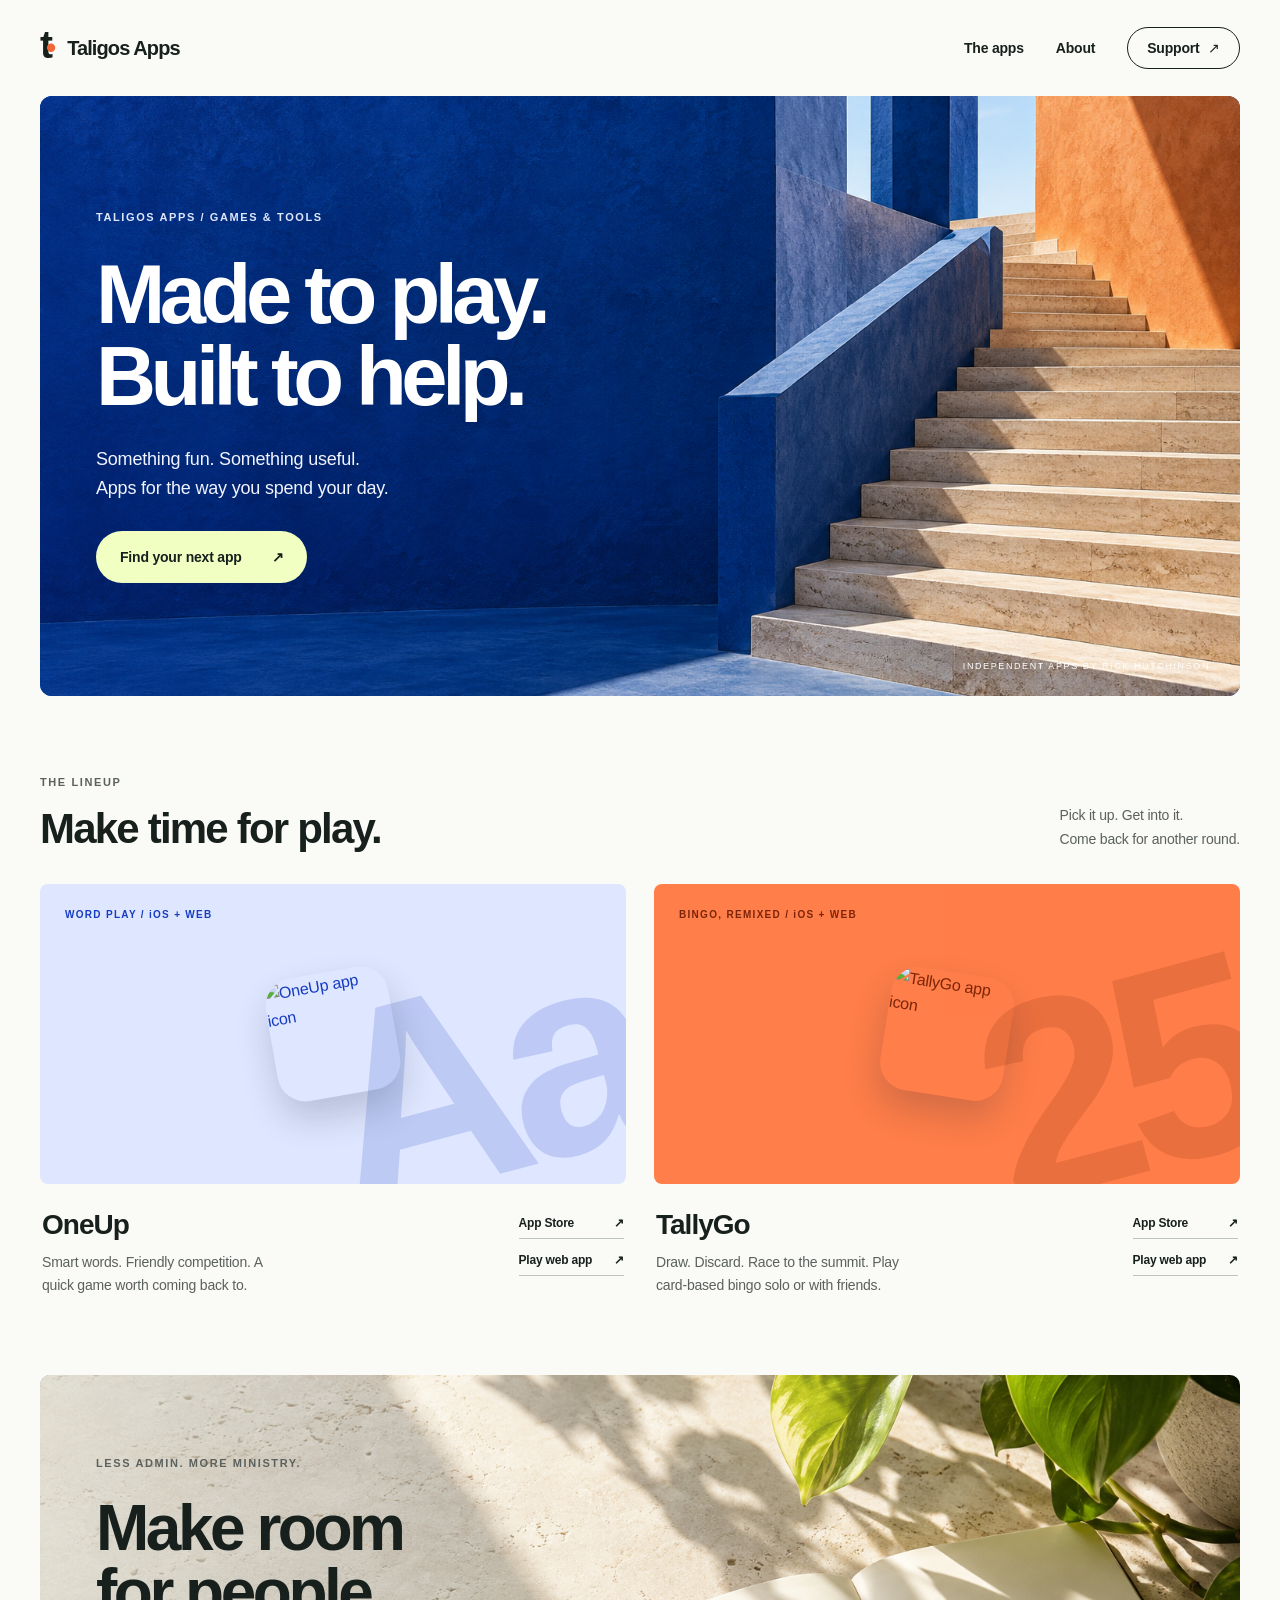
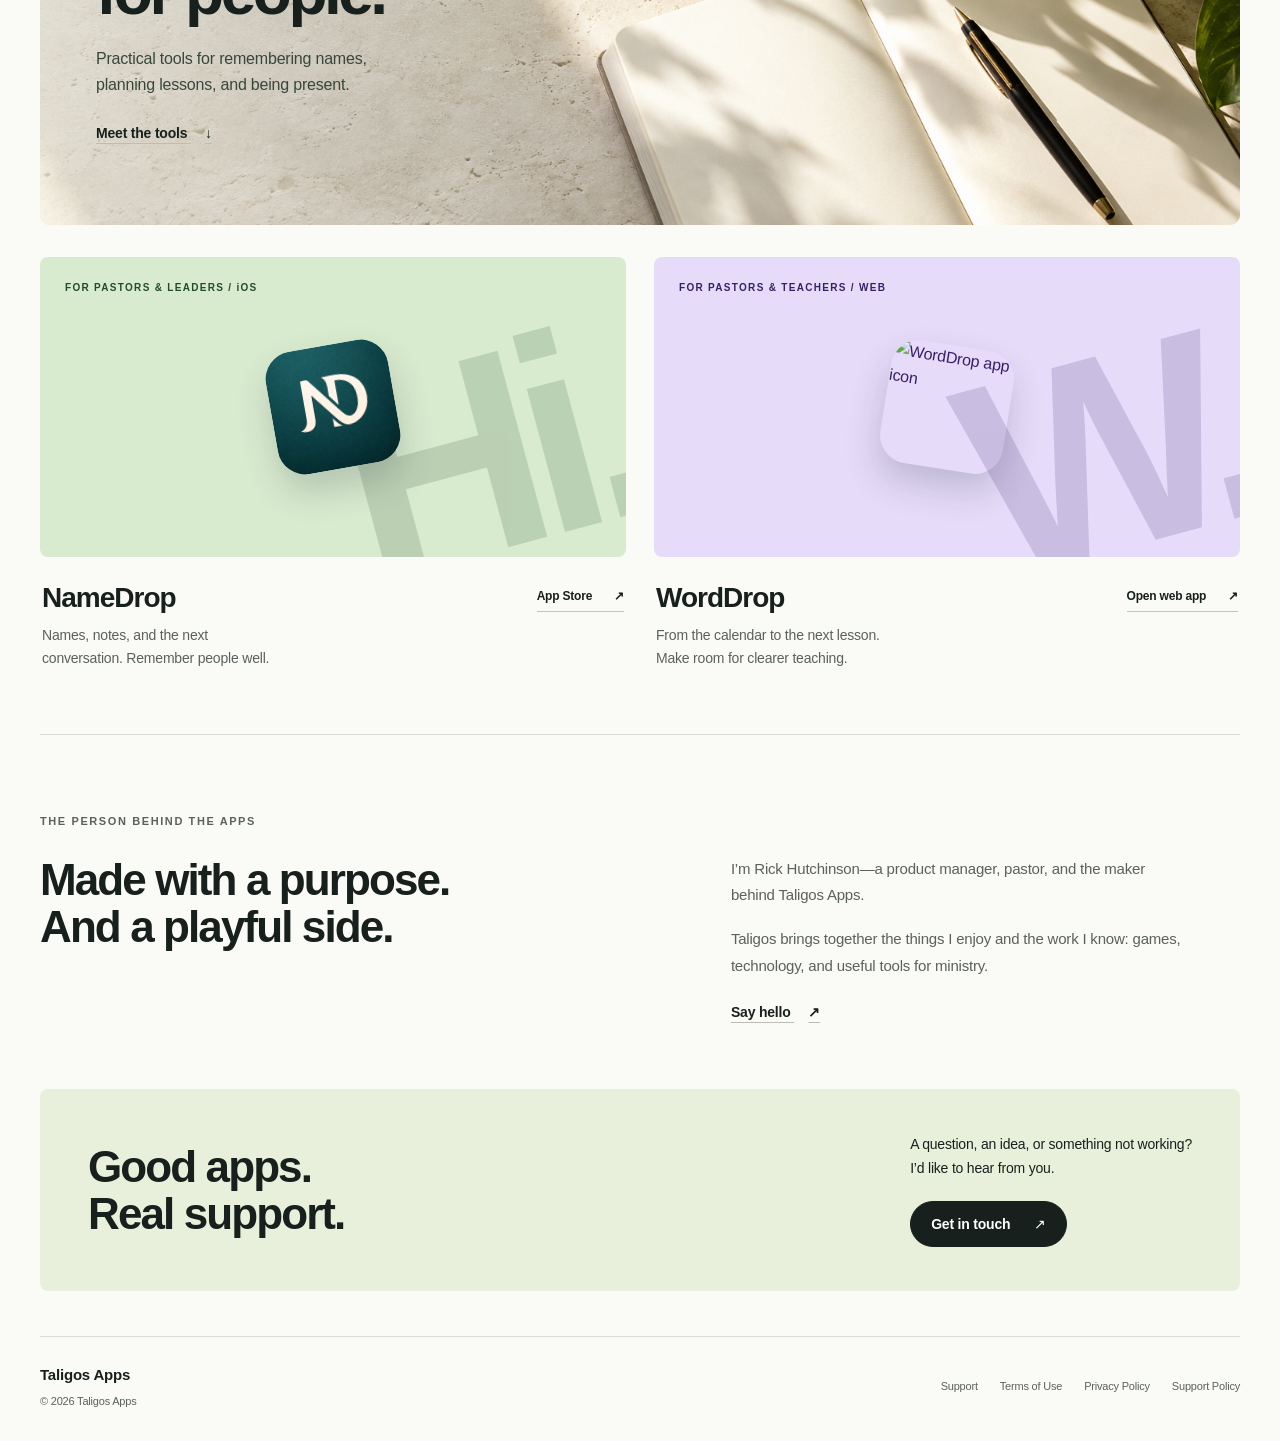
==== commit f882a4c4: "Restore distinct Taligos studio mark" ====
--- a/index.html
+++ b/index.html
@@ -14,7 +14,7 @@
 </head><body><a class="skip-link" href="#main">Skip to content</a>
 <div class="site-shell">
 <header class="topbar">
-<a class="brand" href="index.html" aria-label="Taligos Apps home"><img class="brand-icon" src="TaligoIcon.png" alt="" width="36" height="36"><span class="brand-text">Taligos Apps</span></a>
+<a class="brand" href="index.html" aria-label="Taligos Apps home"><span class="brand-monogram" aria-hidden="true">t<span>•</span></span><span class="brand-text">Taligos Apps</span></a>
 <button class="menu-toggle" id="menuToggle" aria-label="Toggle navigation" aria-expanded="false" aria-controls="siteNav"><span></span><span></span><span></span></button>
 <nav class="nav" id="siteNav" aria-label="Main navigation"><a href="index.html#apps">The apps</a><a href="index.html#about">About</a><a href="support.html">Support <span aria-hidden="true">↗</span></a></nav>
 </header><main id="main"><section class="bold-hero"><img class="hero-image" src="assets/blue-architecture.png" alt="Sunlit cobalt-blue architecture with orange walls and ivory stone steps"><div class="hero-content"><p class="eyebrow">TALIGOS APPS / GAMES &amp; TOOLS</p><h1>Made to play.<br>Built to help.</h1><p>Something fun. Something useful.<br>Apps for the way you spend your day.</p><a class="button hero-button" href="#apps">Find your next app <span aria-hidden="true">↗</span></a></div><span class="hero-caption">INDEPENDENT APPS BY RICK HUTCHINSON</span></section>
--- a/styles.css
+++ b/styles.css
@@ -14,5 +14,3 @@
 @media(max-width:600px){.hero-content h1{font-size:46px;letter-spacing:-2.6px}}
 .purpose-banner>img{z-index:-2}.purpose-banner:before{content:"";position:absolute;inset:0;z-index:-1;background:linear-gradient(90deg,#faf9edb8,transparent 75%)}
 @media(max-width:600px){.bold-hero{background:#083773}}
-
-.brand-icon{width:36px;height:36px;object-fit:cover;border-radius:9px;flex-shrink:0}
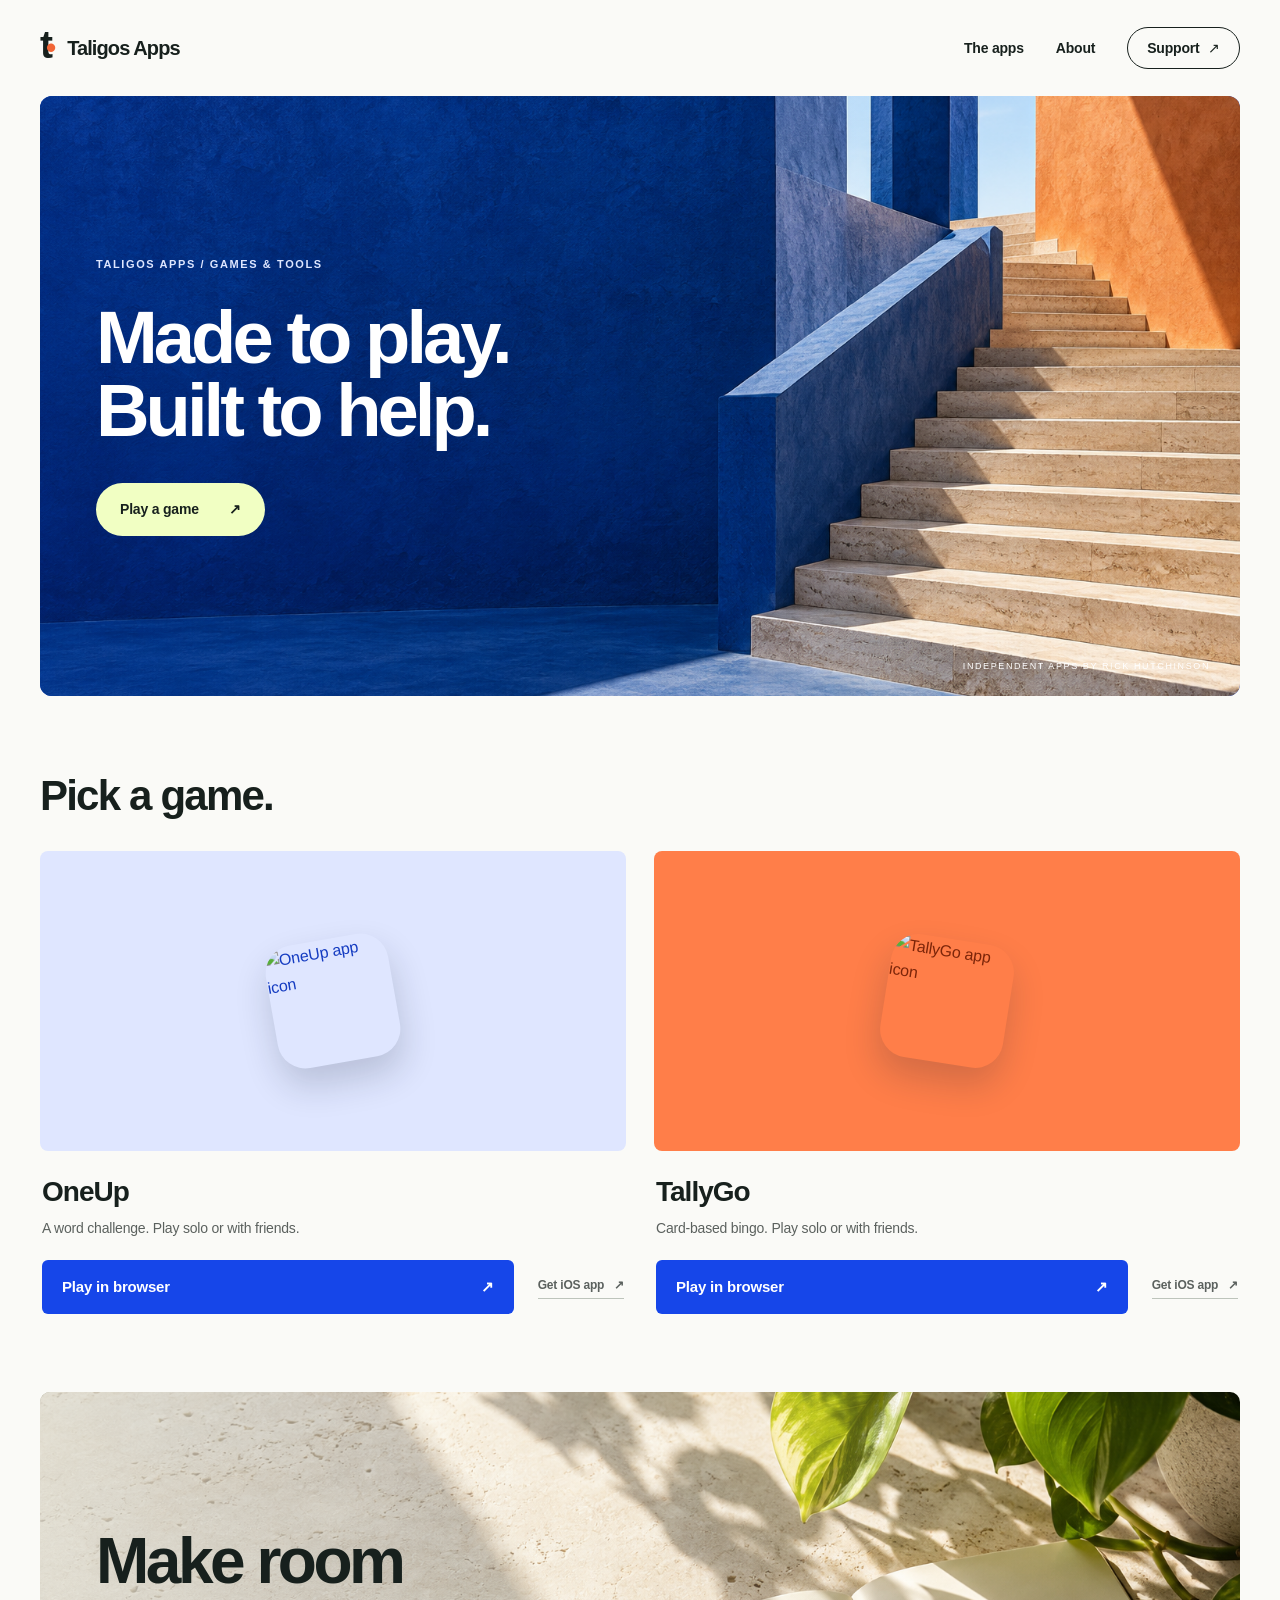
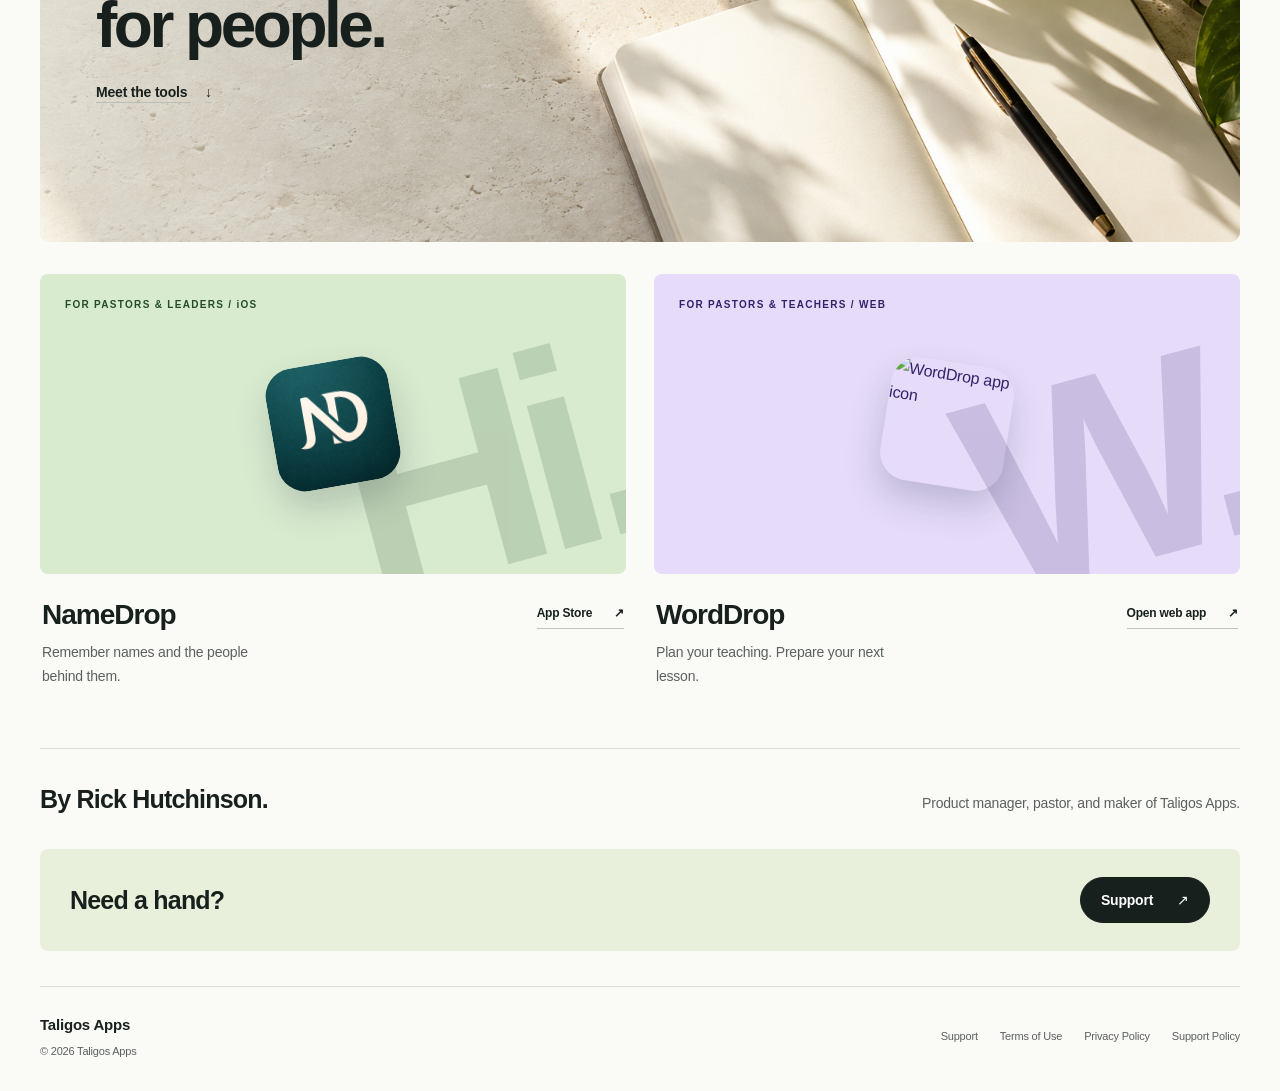
==== commit adc71530: "Simplify homepage copy and prioritize playing web games" ====
--- a/index.html
+++ b/index.html
@@ -17,9 +17,9 @@
 <a class="brand" href="index.html" aria-label="Taligos Apps home"><span class="brand-monogram" aria-hidden="true">t<span>•</span></span><span class="brand-text">Taligos Apps</span></a>
 <button class="menu-toggle" id="menuToggle" aria-label="Toggle navigation" aria-expanded="false" aria-controls="siteNav"><span></span><span></span><span></span></button>
 <nav class="nav" id="siteNav" aria-label="Main navigation"><a href="index.html#apps">The apps</a><a href="index.html#about">About</a><a href="support.html">Support <span aria-hidden="true">↗</span></a></nav>
-</header><main id="main"><section class="bold-hero"><img class="hero-image" src="assets/blue-architecture.png" alt="Sunlit cobalt-blue architecture with orange walls and ivory stone steps"><div class="hero-content"><p class="eyebrow">TALIGOS APPS / GAMES &amp; TOOLS</p><h1>Made to play.<br>Built to help.</h1><p>Something fun. Something useful.<br>Apps for the way you spend your day.</p><a class="button hero-button" href="#apps">Find your next app <span aria-hidden="true">↗</span></a></div><span class="hero-caption">INDEPENDENT APPS BY RICK HUTCHINSON</span></section>
-<section class="apps-section" id="apps"><div class="bold-section-head"><div><p class="eyebrow">THE LINEUP</p><h2>Make time for play.</h2></div><p>Pick it up. Get into it.<br>Come back for another round.</p></div><div class="product-grid"><article class="product oneup" id="oneup"><div class="product-art"><span class="product-category">WORD PLAY / iOS + WEB</span><img src="OneUpAppIcon.png" alt="OneUp app icon" width="128" height="128"><span class="product-number" aria-hidden="true">Aa</span></div><div class="product-info"><div><h3>OneUp</h3><p>Smart words. Friendly competition. A quick game worth coming back to.</p></div><div class="product-links"><a href="https://apps.apple.com/us/app/one-up-word-battle/id6760530480" target="_blank" rel="noopener noreferrer" aria-label="App Store — OneUp">App Store<span aria-hidden="true">↗</span></a><a href="https://oneup.taligos.com/" target="_blank" rel="noopener noreferrer" aria-label="Play web app — OneUp">Play web app<span aria-hidden="true">↗</span></a></div></div></article><article class="product tallygo" id="tallygo"><div class="product-art"><span class="product-category">BINGO, REMIXED / iOS + WEB</span><img src="TaligoIcon.png" alt="TallyGo app icon" width="128" height="128"><span class="product-number" aria-hidden="true">25</span></div><div class="product-info"><div><h3>TallyGo</h3><p>Draw. Discard. Race to the summit. Play card-based bingo solo or with friends.</p></div><div class="product-links"><a href="https://apps.apple.com/us/app/tallygo-bingo/id6761733527" target="_blank" rel="noopener noreferrer" aria-label="App Store — TallyGo">App Store<span aria-hidden="true">↗</span></a><a href="https://tallygo.taligos.com/" target="_blank" rel="noopener noreferrer" aria-label="Play web app — TallyGo">Play web app<span aria-hidden="true">↗</span></a></div></div></article></div></section>
-<section class="purpose-banner"><img src="assets/quiet-work.png" alt="Sunlight and leaf shadows across a notebook"><div><p class="eyebrow">LESS ADMIN. MORE MINISTRY.</p><h2>Make room<br>for people.</h2><p>Practical tools for remembering names,<br>planning lessons, and being present.</p><a class="text-link" href="#ministry">Meet the tools <span aria-hidden="true">↓</span></a></div></section>
-<section class="apps-section ministry-section" id="ministry"><div class="product-grid"><article class="product namedrop" id="namedrop"><div class="product-art"><span class="product-category">FOR PASTORS & LEADERS / iOS</span><img src="NameDrop_2.png" alt="NameDrop app icon" width="128" height="128"><span class="product-number" aria-hidden="true">Hi.</span></div><div class="product-info"><div><h3>NameDrop</h3><p>Names, notes, and the next conversation. Remember people well.</p></div><div class="product-links"><a href="https://apps.apple.com/us/app/namedrop-remember-people/id6761643621" target="_blank" rel="noopener noreferrer" aria-label="App Store — NameDrop">App Store<span aria-hidden="true">↗</span></a></div></div></article><article class="product worddrop" id="worddrop"><div class="product-art"><span class="product-category">FOR PASTORS & TEACHERS / WEB</span><img src="WordDrop.PNG" alt="WordDrop app icon" width="128" height="128"><span class="product-number" aria-hidden="true">W.</span></div><div class="product-info"><div><h3>WordDrop</h3><p>From the calendar to the next lesson. Make room for clearer teaching.</p></div><div class="product-links"><a href="https://worddrop.taligos.com/" target="_blank" rel="noopener noreferrer" aria-label="Open web app — WordDrop">Open web app<span aria-hidden="true">↗</span></a></div></div></article></div></section>
-<section class="bold-about" id="about"><p class="eyebrow">THE PERSON BEHIND THE APPS</p><div><h2>Made with a purpose.<br>And a playful side.</h2><div><p>I’m Rick Hutchinson—a product manager, pastor, and the maker behind Taligos Apps.</p><p>Taligos brings together the things I enjoy and the work I know: games, technology, and useful tools for ministry.</p><a class="text-link" href="support.html">Say hello <span aria-hidden="true">↗</span></a></div></div></section>
-<section class="bold-help"><h2>Good apps.<br>Real support.</h2><div><p>A question, an idea, or something not working?<br>I’d like to hear from you.</p><a class="button button-primary" href="support.html">Get in touch <span aria-hidden="true">↗</span></a></div></section></main><footer class="footer"><div><a class="footer-brand" href="index.html">Taligos Apps</a><p>© <span id="year">2026</span> Taligos Apps</p></div><div class="footer-links"><a href="support.html">Support</a><a href="terms.html">Terms of Use</a><a href="privacy.html">Privacy Policy</a><a href="support-policy.html">Support Policy</a></div></footer></div><script src="script.js"></script></body></html>+</header><main id="main"><section class="bold-hero"><img class="hero-image" src="assets/blue-architecture.png" alt="Sunlit cobalt-blue architecture with orange walls and ivory stone steps"><div class="hero-content"><p class="eyebrow">TALIGOS APPS / GAMES &amp; TOOLS</p><h1 id="heroHeadline" class="hero-headline">Made to play.<br>Built to help.</h1><a class="button hero-button" href="#apps">Play a game <span aria-hidden="true">↗</span></a></div><span class="hero-caption">INDEPENDENT APPS BY RICK HUTCHINSON</span></section>
+<section class="apps-section" id="apps"><div class="bold-section-head"><h2>Pick a game.</h2></div><div class="product-grid"><article class="product game-product oneup" id="oneup"><a class="product-art" href="https://oneup.taligos.com/" aria-label="Play OneUp in your browser"><img src="OneUpAppIcon.png" alt="OneUp app icon" width="128" height="128"></a><div class="product-info"><div><h3>OneUp</h3><p>A word challenge. Play solo or with friends.</p></div><div class="product-links"><a class="play-button" href="https://oneup.taligos.com/" aria-label="Play OneUp in your browser">Play in browser <span aria-hidden="true">↗</span></a><a class="ios-link" href="https://apps.apple.com/us/app/one-up-word-battle/id6760530480" target="_blank" rel="noopener noreferrer" aria-label="Get OneUp for iOS">Get iOS app <span aria-hidden="true">↗</span></a></div></div></article><article class="product game-product tallygo" id="tallygo"><a class="product-art" href="https://tallygo.taligos.com/" aria-label="Play TallyGo in your browser"><img src="TaligoIcon.png" alt="TallyGo app icon" width="128" height="128"></a><div class="product-info"><div><h3>TallyGo</h3><p>Card-based bingo. Play solo or with friends.</p></div><div class="product-links"><a class="play-button" href="https://tallygo.taligos.com/" aria-label="Play TallyGo in your browser">Play in browser <span aria-hidden="true">↗</span></a><a class="ios-link" href="https://apps.apple.com/us/app/tallygo-bingo/id6761733527" target="_blank" rel="noopener noreferrer" aria-label="Get TallyGo for iOS">Get iOS app <span aria-hidden="true">↗</span></a></div></div></article></div></section>
+<section class="purpose-banner"><img src="assets/quiet-work.png" alt="Sunlight and leaf shadows across a notebook"><div><h2>Make room<br>for people.</h2><a class="text-link" href="#ministry">Meet the tools <span aria-hidden="true">↓</span></a></div></section>
+<section class="apps-section ministry-section" id="ministry"><div class="product-grid"><article class="product namedrop" id="namedrop"><div class="product-art"><span class="product-category">FOR PASTORS & LEADERS / iOS</span><img src="NameDrop_2.png" alt="NameDrop app icon" width="128" height="128"><span class="product-number" aria-hidden="true">Hi.</span></div><div class="product-info"><div><h3>NameDrop</h3><p>Remember names and the people behind them.</p></div><div class="product-links"><a href="https://apps.apple.com/us/app/namedrop-remember-people/id6761643621" target="_blank" rel="noopener noreferrer" aria-label="App Store — NameDrop">App Store<span aria-hidden="true">↗</span></a></div></div></article><article class="product worddrop" id="worddrop"><div class="product-art"><span class="product-category">FOR PASTORS & TEACHERS / WEB</span><img src="WordDrop.PNG" alt="WordDrop app icon" width="128" height="128"><span class="product-number" aria-hidden="true">W.</span></div><div class="product-info"><div><h3>WordDrop</h3><p>Plan your teaching. Prepare your next lesson.</p></div><div class="product-links"><a href="https://worddrop.taligos.com/" target="_blank" rel="noopener noreferrer" aria-label="Open web app — WordDrop">Open web app<span aria-hidden="true">↗</span></a></div></div></article></div></section>
+<section class="simple-about" id="about"><h2>By Rick Hutchinson.</h2><p>Product manager, pastor, and maker of Taligos Apps.</p></section>
+<section class="simple-help"><h2>Need a hand?</h2><a class="button button-primary" href="support.html">Support <span aria-hidden="true">↗</span></a></section></main><footer class="footer"><div><a class="footer-brand" href="index.html">Taligos Apps</a><p>© <span id="year">2026</span> Taligos Apps</p></div><div class="footer-links"><a href="support.html">Support</a><a href="terms.html">Terms of Use</a><a href="privacy.html">Privacy Policy</a><a href="support-policy.html">Support Policy</a></div></footer></div><script src="script.js"></script></body></html>
--- a/styles.css
+++ b/styles.css
@@ -14,3 +14,9 @@
 @media(max-width:600px){.hero-content h1{font-size:46px;letter-spacing:-2.6px}}
 .purpose-banner>img{z-index:-2}.purpose-banner:before{content:"";position:absolute;inset:0;z-index:-1;background:linear-gradient(90deg,#faf9edb8,transparent 75%)}
 @media(max-width:600px){.bold-hero{background:#083773}}
+
+/* Keep the next action clear and the supporting copy brief. */
+.hero-content{max-width:800px;width:70%}.hero-content h1{font-size:clamp(56px,5.8vw,82px);letter-spacing:-4px}.hero-button{margin-top:8px}.bold-section-head h2{margin:0}.game-product .product-art{text-decoration:none;transition:filter .15s}.game-product .product-art:hover{filter:brightness(.96)}.game-product .product-art:focus-visible{outline:3px solid var(--accent);outline-offset:5px}.game-product .product-info{display:block}.game-product .product-info p{max-width:none;margin:9px 0 20px}.game-product .product-links{display:flex;flex-direction:row;align-items:center;gap:24px;padding:0}.game-product .product-links .play-button{display:flex;align-items:center;justify-content:space-between;flex:1;gap:24px;padding:15px 20px;background:#1646e9;color:#fff;border:0;border-radius:6px;font-size:15px;font-weight:650;min-height:52px}.game-product .product-links .play-button:hover{background:#0b32b4}.game-product .product-links .ios-link{font-size:12px;color:var(--muted);padding-bottom:3px;gap:10px}.simple-about{margin-top:60px;padding:35px 0;border-top:1px solid var(--line);display:flex;align-items:baseline;justify-content:space-between;gap:22px}.simple-about h2,.simple-help h2{font-size:25px;letter-spacing:-.8px;line-height:1.2}.simple-about p{font-size:14px;color:var(--muted)}.simple-help{display:flex;align-items:center;justify-content:space-between;padding:28px 30px;margin-bottom:35px;border-radius:8px;background:#e8f0db}.purpose-banner h2{margin-top:0}
+@media(max-width:1000px){.hero-content{width:85%;max-width:730px}.hero-content h1{font-size:64px;letter-spacing:-3.5px}}
+@media(max-width:600px){.hero-content{width:100%;max-width:100%;padding-left:24px;padding-right:24px}.hero-content h1{font-size:38px;letter-spacing:-1.8px;line-height:1.08;margin:28px 0 24px}.hero-button{margin-top:0}.bold-hero{min-height:600px}.hero-image{height:310px}.game-product .product-links{gap:20px}.game-product .product-links .play-button{font-size:14px;padding:14px 18px}.game-product .product-info p{font-size:14px;margin-bottom:18px}.simple-about{display:block;margin-top:36px;padding:28px 0}.simple-about p{margin-top:10px;font-size:13px}.simple-help{padding:24px;margin-bottom:28px}.simple-help h2{font-size:23px}.simple-help .button{font-size:13px;gap:15px;padding:10px 17px}}
+@media(max-width:360px){.hero-content h1{font-size:34px;letter-spacing:-1.6px}.game-product .product-links{gap:13px}.game-product .product-links .play-button{padding:14px;font-size:13px}.game-product .product-links .ios-link{font-size:11px}}
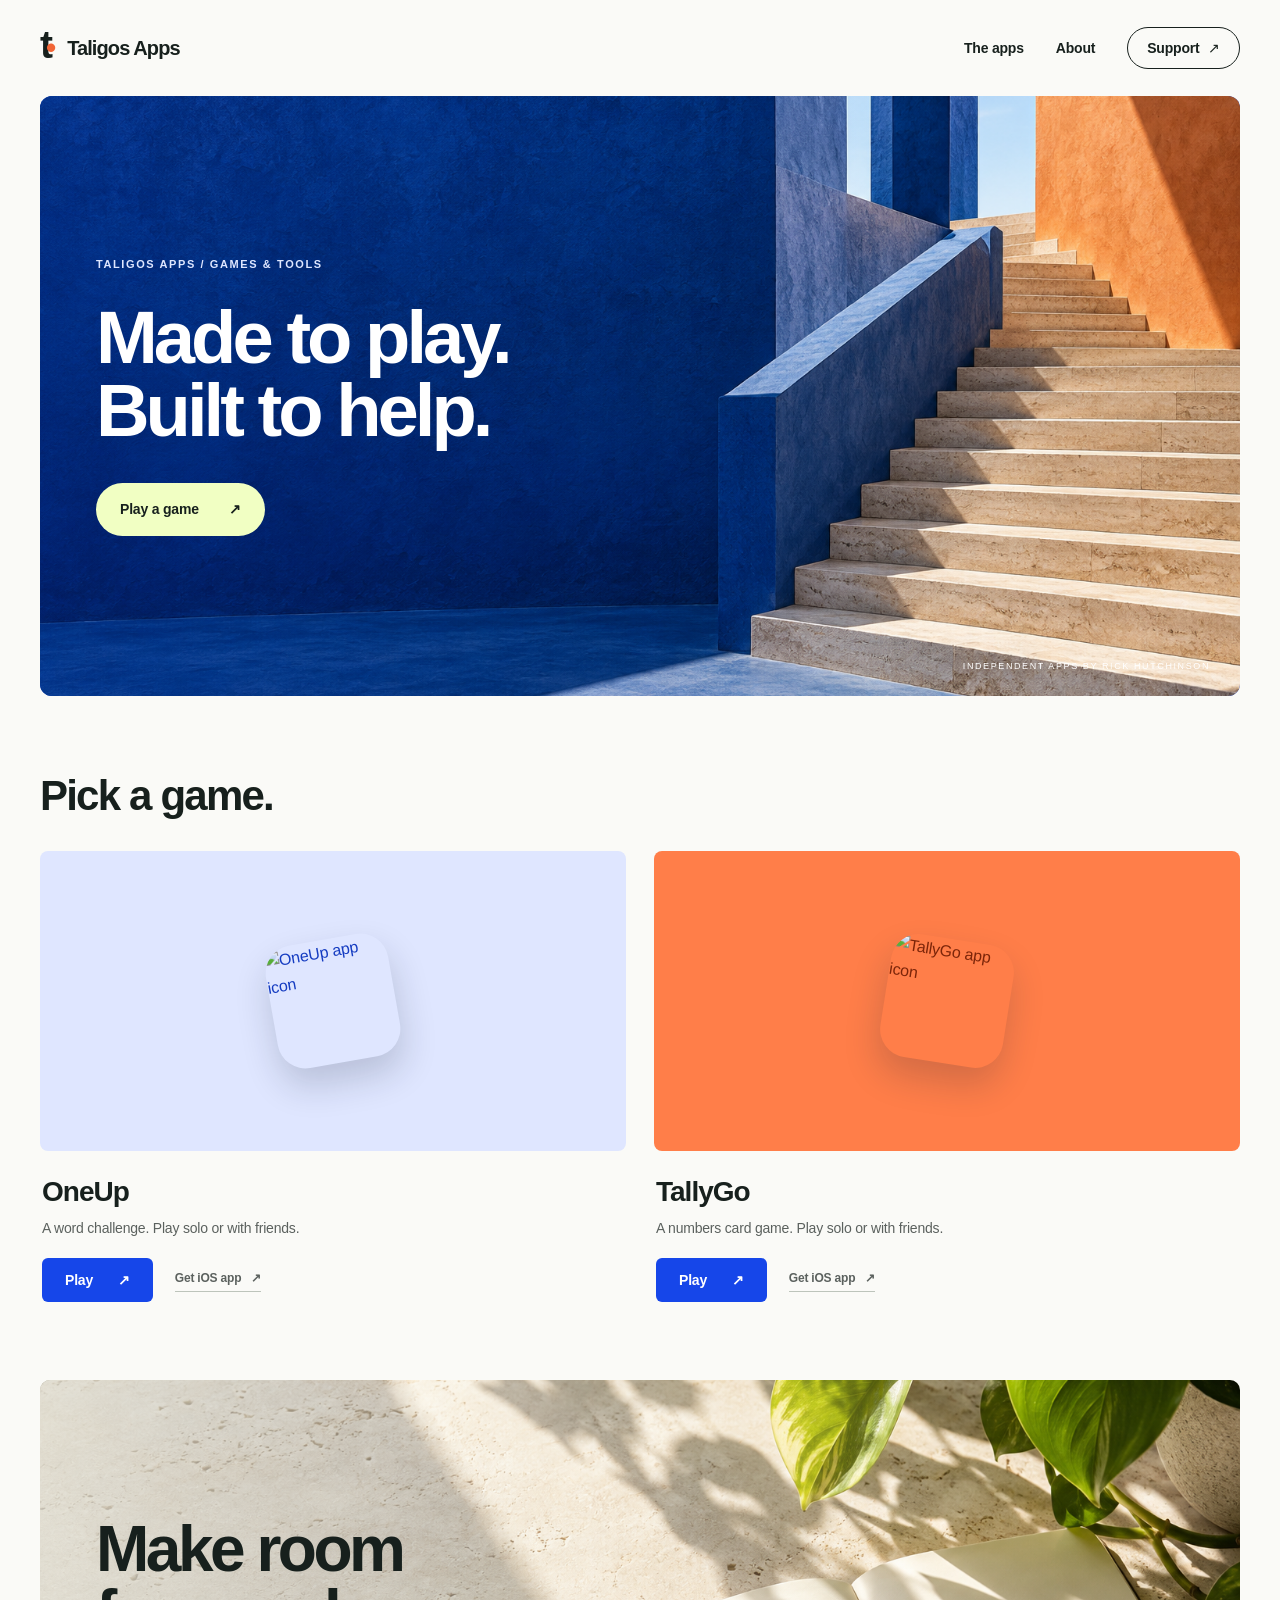
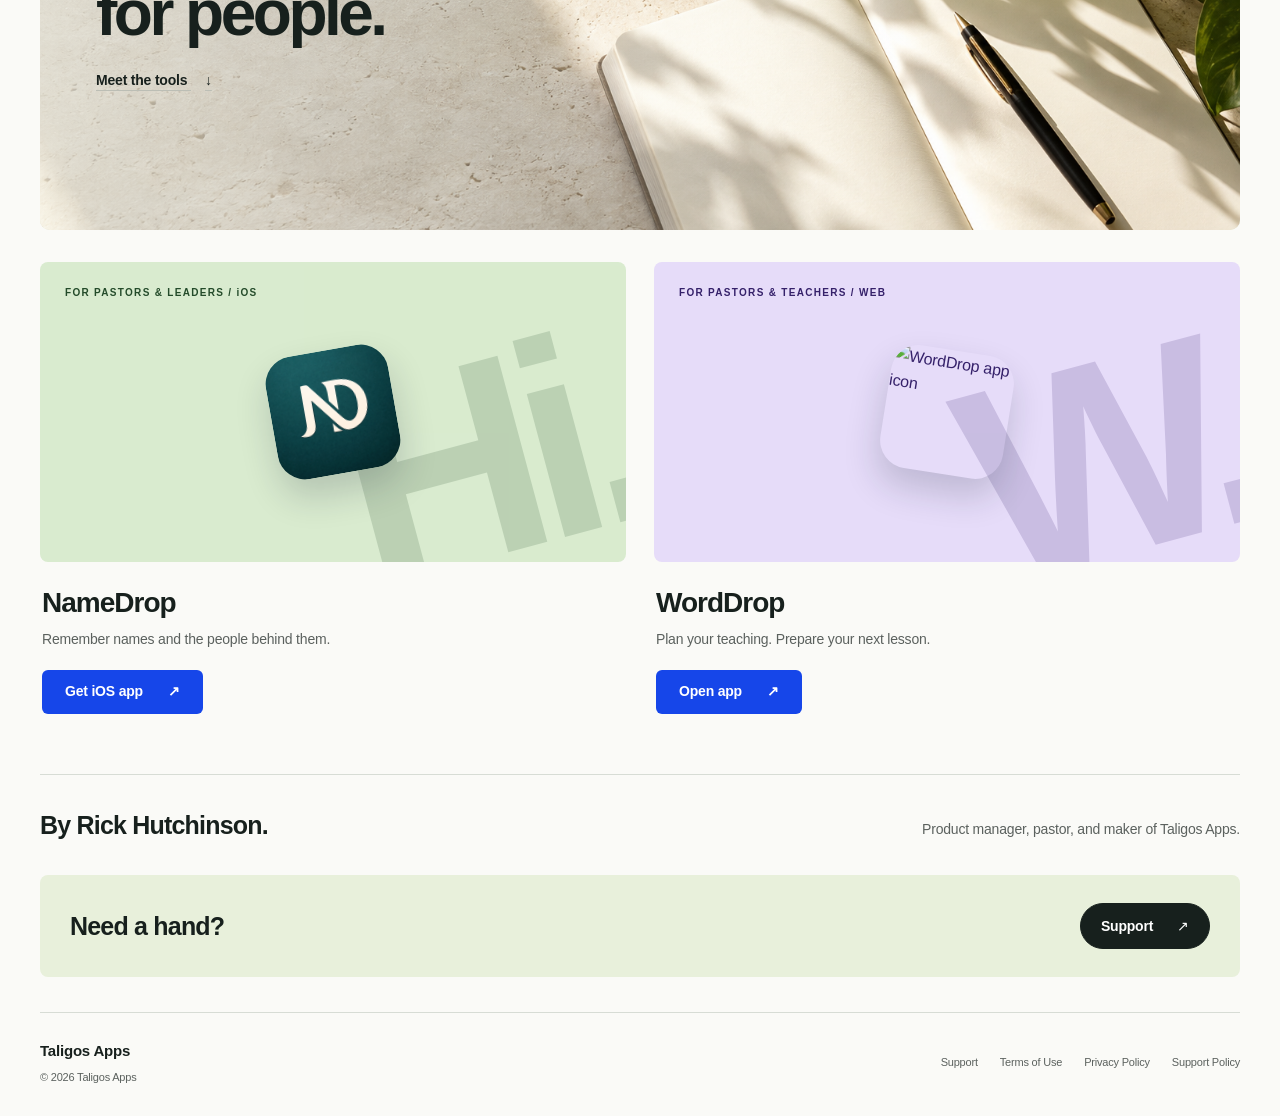
==== commit e82be2f0: "Use compact consistent app buttons and refine TallyGo description" ====
--- a/index.html
+++ b/index.html
@@ -18,8 +18,8 @@
 <button class="menu-toggle" id="menuToggle" aria-label="Toggle navigation" aria-expanded="false" aria-controls="siteNav"><span></span><span></span><span></span></button>
 <nav class="nav" id="siteNav" aria-label="Main navigation"><a href="index.html#apps">The apps</a><a href="index.html#about">About</a><a href="support.html">Support <span aria-hidden="true">↗</span></a></nav>
 </header><main id="main"><section class="bold-hero"><img class="hero-image" src="assets/blue-architecture.png" alt="Sunlit cobalt-blue architecture with orange walls and ivory stone steps"><div class="hero-content"><p class="eyebrow">TALIGOS APPS / GAMES &amp; TOOLS</p><h1 id="heroHeadline" class="hero-headline">Made to play.<br>Built to help.</h1><a class="button hero-button" href="#apps">Play a game <span aria-hidden="true">↗</span></a></div><span class="hero-caption">INDEPENDENT APPS BY RICK HUTCHINSON</span></section>
-<section class="apps-section" id="apps"><div class="bold-section-head"><h2>Pick a game.</h2></div><div class="product-grid"><article class="product game-product oneup" id="oneup"><a class="product-art" href="https://oneup.taligos.com/" aria-label="Play OneUp in your browser"><img src="OneUpAppIcon.png" alt="OneUp app icon" width="128" height="128"></a><div class="product-info"><div><h3>OneUp</h3><p>A word challenge. Play solo or with friends.</p></div><div class="product-links"><a class="play-button" href="https://oneup.taligos.com/" aria-label="Play OneUp in your browser">Play in browser <span aria-hidden="true">↗</span></a><a class="ios-link" href="https://apps.apple.com/us/app/one-up-word-battle/id6760530480" target="_blank" rel="noopener noreferrer" aria-label="Get OneUp for iOS">Get iOS app <span aria-hidden="true">↗</span></a></div></div></article><article class="product game-product tallygo" id="tallygo"><a class="product-art" href="https://tallygo.taligos.com/" aria-label="Play TallyGo in your browser"><img src="TaligoIcon.png" alt="TallyGo app icon" width="128" height="128"></a><div class="product-info"><div><h3>TallyGo</h3><p>Card-based bingo. Play solo or with friends.</p></div><div class="product-links"><a class="play-button" href="https://tallygo.taligos.com/" aria-label="Play TallyGo in your browser">Play in browser <span aria-hidden="true">↗</span></a><a class="ios-link" href="https://apps.apple.com/us/app/tallygo-bingo/id6761733527" target="_blank" rel="noopener noreferrer" aria-label="Get TallyGo for iOS">Get iOS app <span aria-hidden="true">↗</span></a></div></div></article></div></section>
+<section class="apps-section" id="apps"><div class="bold-section-head"><h2>Pick a game.</h2></div><div class="product-grid"><article class="product game-product oneup" id="oneup"><a class="product-art" href="https://oneup.taligos.com/" aria-label="Play OneUp in your browser"><img src="OneUpAppIcon.png" alt="OneUp app icon" width="128" height="128"></a><div class="product-info"><div><h3>OneUp</h3><p>A word challenge. Play solo or with friends.</p></div><div class="product-links"><a class="primary-action" href="https://oneup.taligos.com/" aria-label="Play OneUp in your browser">Play <span aria-hidden="true">↗</span></a><a class="ios-link" href="https://apps.apple.com/us/app/one-up-word-battle/id6760530480" target="_blank" rel="noopener noreferrer" aria-label="Get OneUp for iOS">Get iOS app <span aria-hidden="true">↗</span></a></div></div></article><article class="product game-product tallygo" id="tallygo"><a class="product-art" href="https://tallygo.taligos.com/" aria-label="Play TallyGo in your browser"><img src="TaligoIcon.png" alt="TallyGo app icon" width="128" height="128"></a><div class="product-info"><div><h3>TallyGo</h3><p>A numbers card game. Play solo or with friends.</p></div><div class="product-links"><a class="primary-action" href="https://tallygo.taligos.com/" aria-label="Play TallyGo in your browser">Play <span aria-hidden="true">↗</span></a><a class="ios-link" href="https://apps.apple.com/us/app/tallygo-bingo/id6761733527" target="_blank" rel="noopener noreferrer" aria-label="Get TallyGo for iOS">Get iOS app <span aria-hidden="true">↗</span></a></div></div></article></div></section>
 <section class="purpose-banner"><img src="assets/quiet-work.png" alt="Sunlight and leaf shadows across a notebook"><div><h2>Make room<br>for people.</h2><a class="text-link" href="#ministry">Meet the tools <span aria-hidden="true">↓</span></a></div></section>
-<section class="apps-section ministry-section" id="ministry"><div class="product-grid"><article class="product namedrop" id="namedrop"><div class="product-art"><span class="product-category">FOR PASTORS & LEADERS / iOS</span><img src="NameDrop_2.png" alt="NameDrop app icon" width="128" height="128"><span class="product-number" aria-hidden="true">Hi.</span></div><div class="product-info"><div><h3>NameDrop</h3><p>Remember names and the people behind them.</p></div><div class="product-links"><a href="https://apps.apple.com/us/app/namedrop-remember-people/id6761643621" target="_blank" rel="noopener noreferrer" aria-label="App Store — NameDrop">App Store<span aria-hidden="true">↗</span></a></div></div></article><article class="product worddrop" id="worddrop"><div class="product-art"><span class="product-category">FOR PASTORS & TEACHERS / WEB</span><img src="WordDrop.PNG" alt="WordDrop app icon" width="128" height="128"><span class="product-number" aria-hidden="true">W.</span></div><div class="product-info"><div><h3>WordDrop</h3><p>Plan your teaching. Prepare your next lesson.</p></div><div class="product-links"><a href="https://worddrop.taligos.com/" target="_blank" rel="noopener noreferrer" aria-label="Open web app — WordDrop">Open web app<span aria-hidden="true">↗</span></a></div></div></article></div></section>
+<section class="apps-section ministry-section" id="ministry"><div class="product-grid"><article class="product namedrop" id="namedrop"><div class="product-art"><span class="product-category">FOR PASTORS & LEADERS / iOS</span><img src="NameDrop_2.png" alt="NameDrop app icon" width="128" height="128"><span class="product-number" aria-hidden="true">Hi.</span></div><div class="product-info"><div><h3>NameDrop</h3><p>Remember names and the people behind them.</p></div><div class="product-links"><a class="primary-action" href="https://apps.apple.com/us/app/namedrop-remember-people/id6761643621" target="_blank" rel="noopener noreferrer" aria-label="Get NameDrop for iOS">Get iOS app<span aria-hidden="true">↗</span></a></div></div></article><article class="product worddrop" id="worddrop"><div class="product-art"><span class="product-category">FOR PASTORS & TEACHERS / WEB</span><img src="WordDrop.PNG" alt="WordDrop app icon" width="128" height="128"><span class="product-number" aria-hidden="true">W.</span></div><div class="product-info"><div><h3>WordDrop</h3><p>Plan your teaching. Prepare your next lesson.</p></div><div class="product-links"><a class="primary-action" href="https://worddrop.taligos.com/" target="_blank" rel="noopener noreferrer" aria-label="Open web app — WordDrop">Open app <span aria-hidden="true">↗</span></a></div></div></article></div></section>
 <section class="simple-about" id="about"><h2>By Rick Hutchinson.</h2><p>Product manager, pastor, and maker of Taligos Apps.</p></section>
 <section class="simple-help"><h2>Need a hand?</h2><a class="button button-primary" href="support.html">Support <span aria-hidden="true">↗</span></a></section></main><footer class="footer"><div><a class="footer-brand" href="index.html">Taligos Apps</a><p>© <span id="year">2026</span> Taligos Apps</p></div><div class="footer-links"><a href="support.html">Support</a><a href="terms.html">Terms of Use</a><a href="privacy.html">Privacy Policy</a><a href="support-policy.html">Support Policy</a></div></footer></div><script src="script.js"></script></body></html>
--- a/styles.css
+++ b/styles.css
@@ -20,3 +20,7 @@
 @media(max-width:1000px){.hero-content{width:85%;max-width:730px}.hero-content h1{font-size:64px;letter-spacing:-3.5px}}
 @media(max-width:600px){.hero-content{width:100%;max-width:100%;padding-left:24px;padding-right:24px}.hero-content h1{font-size:38px;letter-spacing:-1.8px;line-height:1.08;margin:28px 0 24px}.hero-button{margin-top:0}.bold-hero{min-height:600px}.hero-image{height:310px}.game-product .product-links{gap:20px}.game-product .product-links .play-button{font-size:14px;padding:14px 18px}.game-product .product-info p{font-size:14px;margin-bottom:18px}.simple-about{display:block;margin-top:36px;padding:28px 0}.simple-about p{margin-top:10px;font-size:13px}.simple-help{padding:24px;margin-bottom:28px}.simple-help h2{font-size:23px}.simple-help .button{font-size:13px;gap:15px;padding:10px 17px}}
 @media(max-width:360px){.hero-content h1{font-size:34px;letter-spacing:-1.6px}.game-product .product-links{gap:13px}.game-product .product-links .play-button{padding:14px;font-size:13px}.game-product .product-links .ios-link{font-size:11px}}
+
+/* One compact primary action across the app collection. */
+.product .product-info{display:block}.product .product-info p{max-width:none;margin:9px 0 18px}.product .product-links{display:flex;flex-direction:row;align-items:center;gap:22px;padding:0;flex-wrap:wrap}.product .product-links .primary-action{display:inline-flex;align-items:center;justify-content:center;flex:0 0 auto;min-height:44px;padding:11px 23px;gap:25px;background:#1646e9;color:#fff;border:0;border-radius:6px;font-size:14px;font-weight:650;line-height:1.5;text-decoration:none}.product .product-links .primary-action:hover{background:#0b32b4}.product .product-links .ios-link{font-size:12px;color:var(--muted);padding-bottom:3px;gap:10px}.product .product-links .primary-action:focus-visible{outline:2px solid #1646e9;outline-offset:4px}
+@media(max-width:600px){.product .product-links{gap:20px}.product .product-links .primary-action{min-height:44px;padding:11px 22px;font-size:14px;gap:24px}}
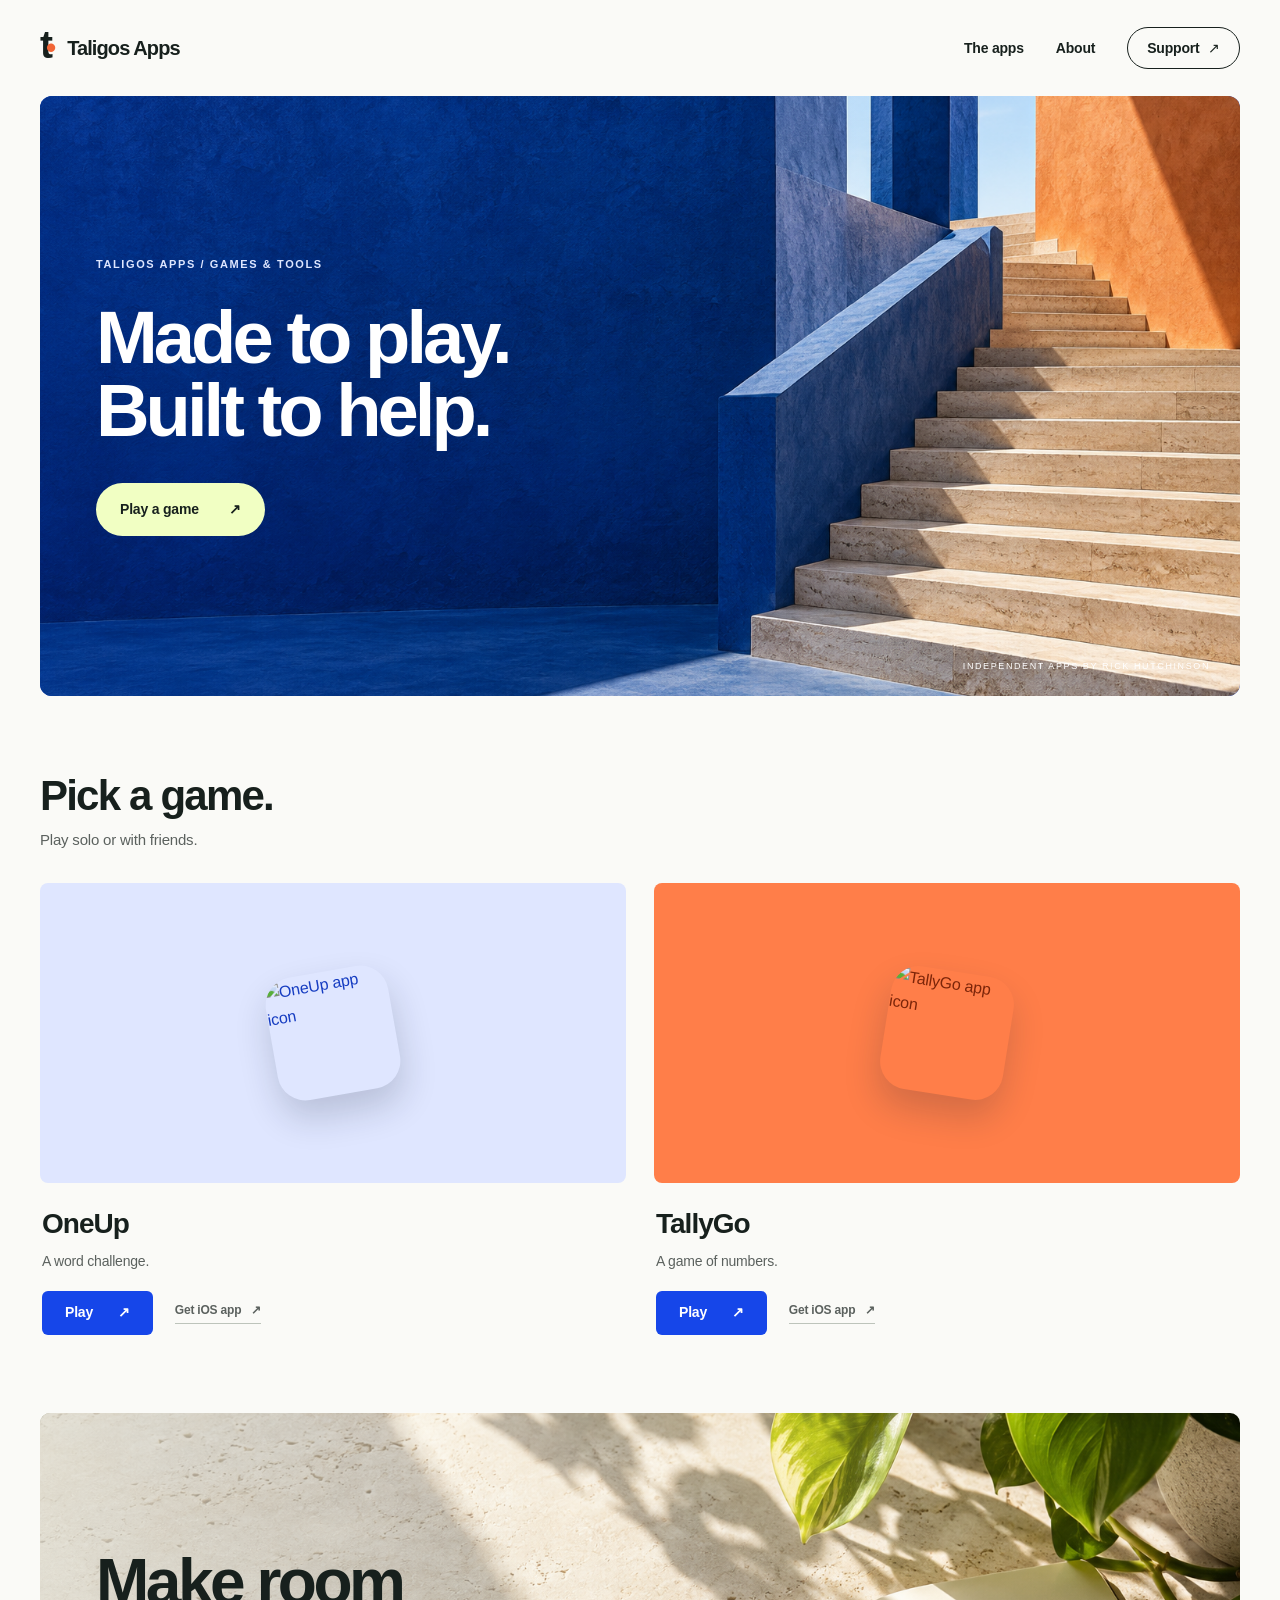
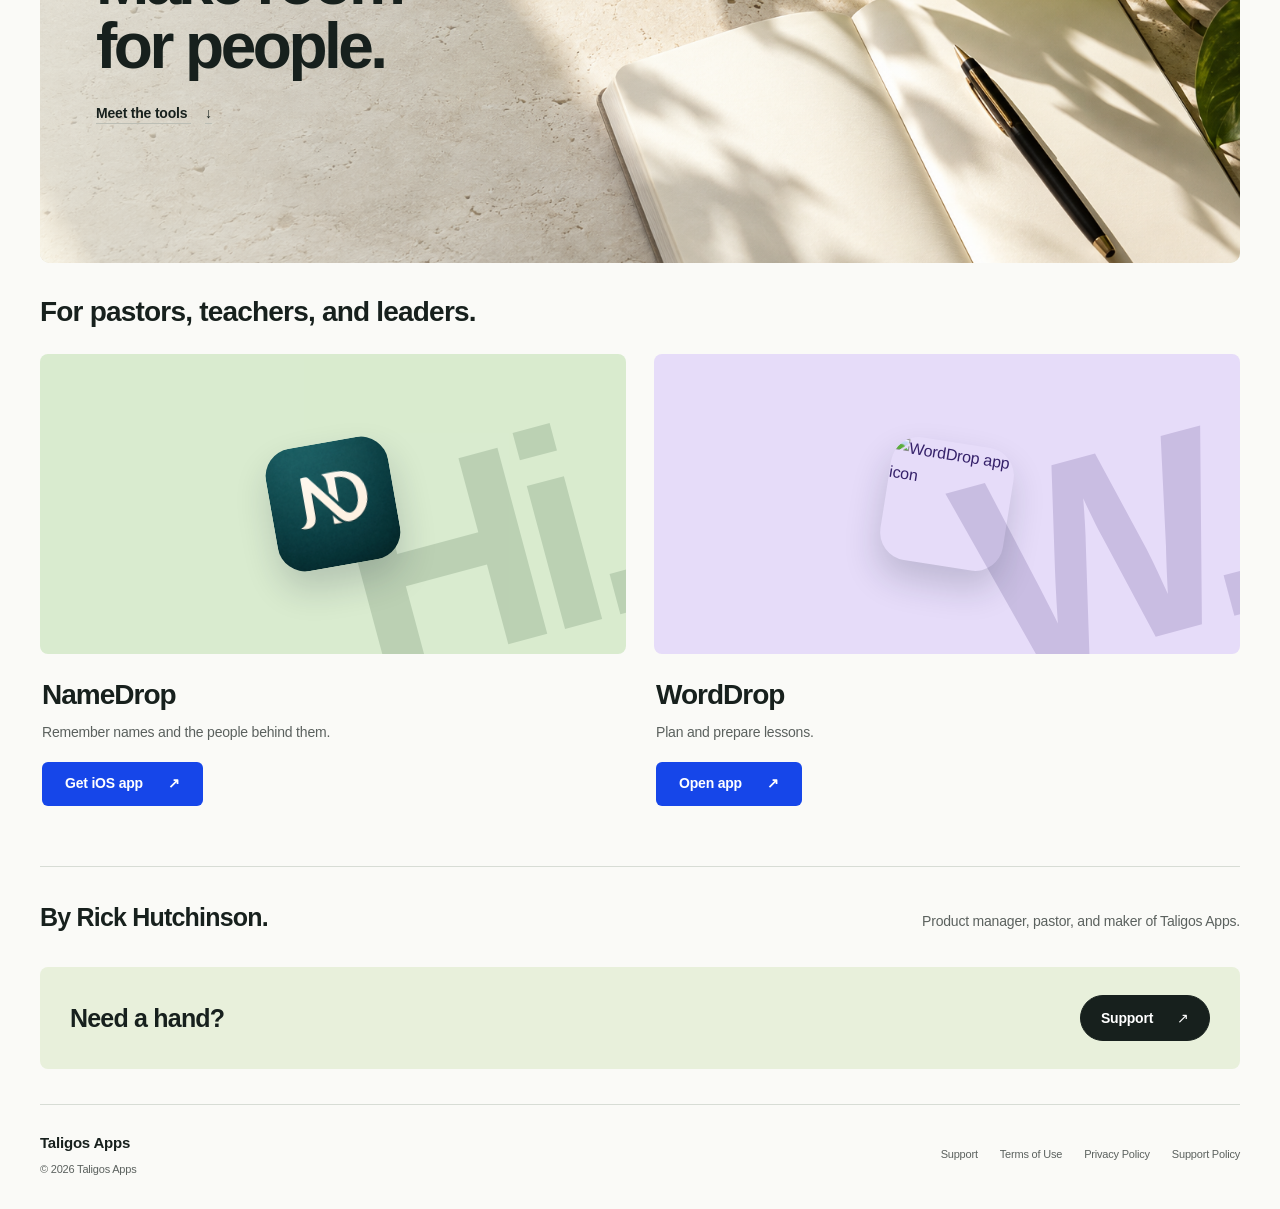
==== commit 04c7945a: "Group shared audience copy and shorten app descriptions" ====
--- a/index.html
+++ b/index.html
@@ -18,8 +18,8 @@
 <button class="menu-toggle" id="menuToggle" aria-label="Toggle navigation" aria-expanded="false" aria-controls="siteNav"><span></span><span></span><span></span></button>
 <nav class="nav" id="siteNav" aria-label="Main navigation"><a href="index.html#apps">The apps</a><a href="index.html#about">About</a><a href="support.html">Support <span aria-hidden="true">↗</span></a></nav>
 </header><main id="main"><section class="bold-hero"><img class="hero-image" src="assets/blue-architecture.png" alt="Sunlit cobalt-blue architecture with orange walls and ivory stone steps"><div class="hero-content"><p class="eyebrow">TALIGOS APPS / GAMES &amp; TOOLS</p><h1 id="heroHeadline" class="hero-headline">Made to play.<br>Built to help.</h1><a class="button hero-button" href="#apps">Play a game <span aria-hidden="true">↗</span></a></div><span class="hero-caption">INDEPENDENT APPS BY RICK HUTCHINSON</span></section>
-<section class="apps-section" id="apps"><div class="bold-section-head"><h2>Pick a game.</h2></div><div class="product-grid"><article class="product game-product oneup" id="oneup"><a class="product-art" href="https://oneup.taligos.com/" aria-label="Play OneUp in your browser"><img src="OneUpAppIcon.png" alt="OneUp app icon" width="128" height="128"></a><div class="product-info"><div><h3>OneUp</h3><p>A word challenge. Play solo or with friends.</p></div><div class="product-links"><a class="primary-action" href="https://oneup.taligos.com/" aria-label="Play OneUp in your browser">Play <span aria-hidden="true">↗</span></a><a class="ios-link" href="https://apps.apple.com/us/app/one-up-word-battle/id6760530480" target="_blank" rel="noopener noreferrer" aria-label="Get OneUp for iOS">Get iOS app <span aria-hidden="true">↗</span></a></div></div></article><article class="product game-product tallygo" id="tallygo"><a class="product-art" href="https://tallygo.taligos.com/" aria-label="Play TallyGo in your browser"><img src="TaligoIcon.png" alt="TallyGo app icon" width="128" height="128"></a><div class="product-info"><div><h3>TallyGo</h3><p>A numbers card game. Play solo or with friends.</p></div><div class="product-links"><a class="primary-action" href="https://tallygo.taligos.com/" aria-label="Play TallyGo in your browser">Play <span aria-hidden="true">↗</span></a><a class="ios-link" href="https://apps.apple.com/us/app/tallygo-bingo/id6761733527" target="_blank" rel="noopener noreferrer" aria-label="Get TallyGo for iOS">Get iOS app <span aria-hidden="true">↗</span></a></div></div></article></div></section>
+<section class="apps-section" id="apps"><div class="bold-section-head"><div><h2>Pick a game.</h2><p class="section-subtitle">Play solo or with friends.</p></div></div><div class="product-grid"><article class="product game-product oneup" id="oneup"><a class="product-art" href="https://oneup.taligos.com/" aria-label="Play OneUp in your browser"><img src="OneUpAppIcon.png" alt="OneUp app icon" width="128" height="128"></a><div class="product-info"><div><h3>OneUp</h3><p>A word challenge.</p></div><div class="product-links"><a class="primary-action" href="https://oneup.taligos.com/" aria-label="Play OneUp in your browser">Play <span aria-hidden="true">↗</span></a><a class="ios-link" href="https://apps.apple.com/us/app/one-up-word-battle/id6760530480" target="_blank" rel="noopener noreferrer" aria-label="Get OneUp for iOS">Get iOS app <span aria-hidden="true">↗</span></a></div></div></article><article class="product game-product tallygo" id="tallygo"><a class="product-art" href="https://tallygo.taligos.com/" aria-label="Play TallyGo in your browser"><img src="TaligoIcon.png" alt="TallyGo app icon" width="128" height="128"></a><div class="product-info"><div><h3>TallyGo</h3><p>A game of numbers.</p></div><div class="product-links"><a class="primary-action" href="https://tallygo.taligos.com/" aria-label="Play TallyGo in your browser">Play <span aria-hidden="true">↗</span></a><a class="ios-link" href="https://apps.apple.com/us/app/tallygo-bingo/id6761733527" target="_blank" rel="noopener noreferrer" aria-label="Get TallyGo for iOS">Get iOS app <span aria-hidden="true">↗</span></a></div></div></article></div></section>
 <section class="purpose-banner"><img src="assets/quiet-work.png" alt="Sunlight and leaf shadows across a notebook"><div><h2>Make room<br>for people.</h2><a class="text-link" href="#ministry">Meet the tools <span aria-hidden="true">↓</span></a></div></section>
-<section class="apps-section ministry-section" id="ministry"><div class="product-grid"><article class="product namedrop" id="namedrop"><div class="product-art"><span class="product-category">FOR PASTORS & LEADERS / iOS</span><img src="NameDrop_2.png" alt="NameDrop app icon" width="128" height="128"><span class="product-number" aria-hidden="true">Hi.</span></div><div class="product-info"><div><h3>NameDrop</h3><p>Remember names and the people behind them.</p></div><div class="product-links"><a class="primary-action" href="https://apps.apple.com/us/app/namedrop-remember-people/id6761643621" target="_blank" rel="noopener noreferrer" aria-label="Get NameDrop for iOS">Get iOS app<span aria-hidden="true">↗</span></a></div></div></article><article class="product worddrop" id="worddrop"><div class="product-art"><span class="product-category">FOR PASTORS & TEACHERS / WEB</span><img src="WordDrop.PNG" alt="WordDrop app icon" width="128" height="128"><span class="product-number" aria-hidden="true">W.</span></div><div class="product-info"><div><h3>WordDrop</h3><p>Plan your teaching. Prepare your next lesson.</p></div><div class="product-links"><a class="primary-action" href="https://worddrop.taligos.com/" target="_blank" rel="noopener noreferrer" aria-label="Open web app — WordDrop">Open app <span aria-hidden="true">↗</span></a></div></div></article></div></section>
+<section class="apps-section ministry-section" id="ministry"><h2 class="audience-heading">For pastors, teachers, and leaders.</h2><div class="product-grid"><article class="product namedrop" id="namedrop"><div class="product-art"><img src="NameDrop_2.png" alt="NameDrop app icon" width="128" height="128"><span class="product-number" aria-hidden="true">Hi.</span></div><div class="product-info"><div><h3>NameDrop</h3><p>Remember names and the people behind them.</p></div><div class="product-links"><a class="primary-action" href="https://apps.apple.com/us/app/namedrop-remember-people/id6761643621" target="_blank" rel="noopener noreferrer" aria-label="Get NameDrop for iOS">Get iOS app<span aria-hidden="true">↗</span></a></div></div></article><article class="product worddrop" id="worddrop"><div class="product-art"><img src="WordDrop.PNG" alt="WordDrop app icon" width="128" height="128"><span class="product-number" aria-hidden="true">W.</span></div><div class="product-info"><div><h3>WordDrop</h3><p>Plan and prepare lessons.</p></div><div class="product-links"><a class="primary-action" href="https://worddrop.taligos.com/" target="_blank" rel="noopener noreferrer" aria-label="Open web app — WordDrop">Open app <span aria-hidden="true">↗</span></a></div></div></article></div></section>
 <section class="simple-about" id="about"><h2>By Rick Hutchinson.</h2><p>Product manager, pastor, and maker of Taligos Apps.</p></section>
 <section class="simple-help"><h2>Need a hand?</h2><a class="button button-primary" href="support.html">Support <span aria-hidden="true">↗</span></a></section></main><footer class="footer"><div><a class="footer-brand" href="index.html">Taligos Apps</a><p>© <span id="year">2026</span> Taligos Apps</p></div><div class="footer-links"><a href="support.html">Support</a><a href="terms.html">Terms of Use</a><a href="privacy.html">Privacy Policy</a><a href="support-policy.html">Support Policy</a></div></footer></div><script src="script.js"></script></body></html>
--- a/styles.css
+++ b/styles.css
@@ -24,3 +24,6 @@
 /* One compact primary action across the app collection. */
 .product .product-info{display:block}.product .product-info p{max-width:none;margin:9px 0 18px}.product .product-links{display:flex;flex-direction:row;align-items:center;gap:22px;padding:0;flex-wrap:wrap}.product .product-links .primary-action{display:inline-flex;align-items:center;justify-content:center;flex:0 0 auto;min-height:44px;padding:11px 23px;gap:25px;background:#1646e9;color:#fff;border:0;border-radius:6px;font-size:14px;font-weight:650;line-height:1.5;text-decoration:none}.product .product-links .primary-action:hover{background:#0b32b4}.product .product-links .ios-link{font-size:12px;color:var(--muted);padding-bottom:3px;gap:10px}.product .product-links .primary-action:focus-visible{outline:2px solid #1646e9;outline-offset:4px}
 @media(max-width:600px){.product .product-links{gap:20px}.product .product-links .primary-action{min-height:44px;padding:11px 22px;font-size:14px;gap:24px}}
+
+.section-subtitle{font-size:15px;line-height:1.5;color:var(--muted);margin:10px 0 0}.audience-heading{font-size:28px;line-height:1.2;font-weight:700;letter-spacing:-.8px;margin:0 0 26px}
+@media(max-width:600px){.section-subtitle{font-size:14px;margin-top:10px}.audience-heading{font-size:25px;max-width:24ch;margin-bottom:22px}}
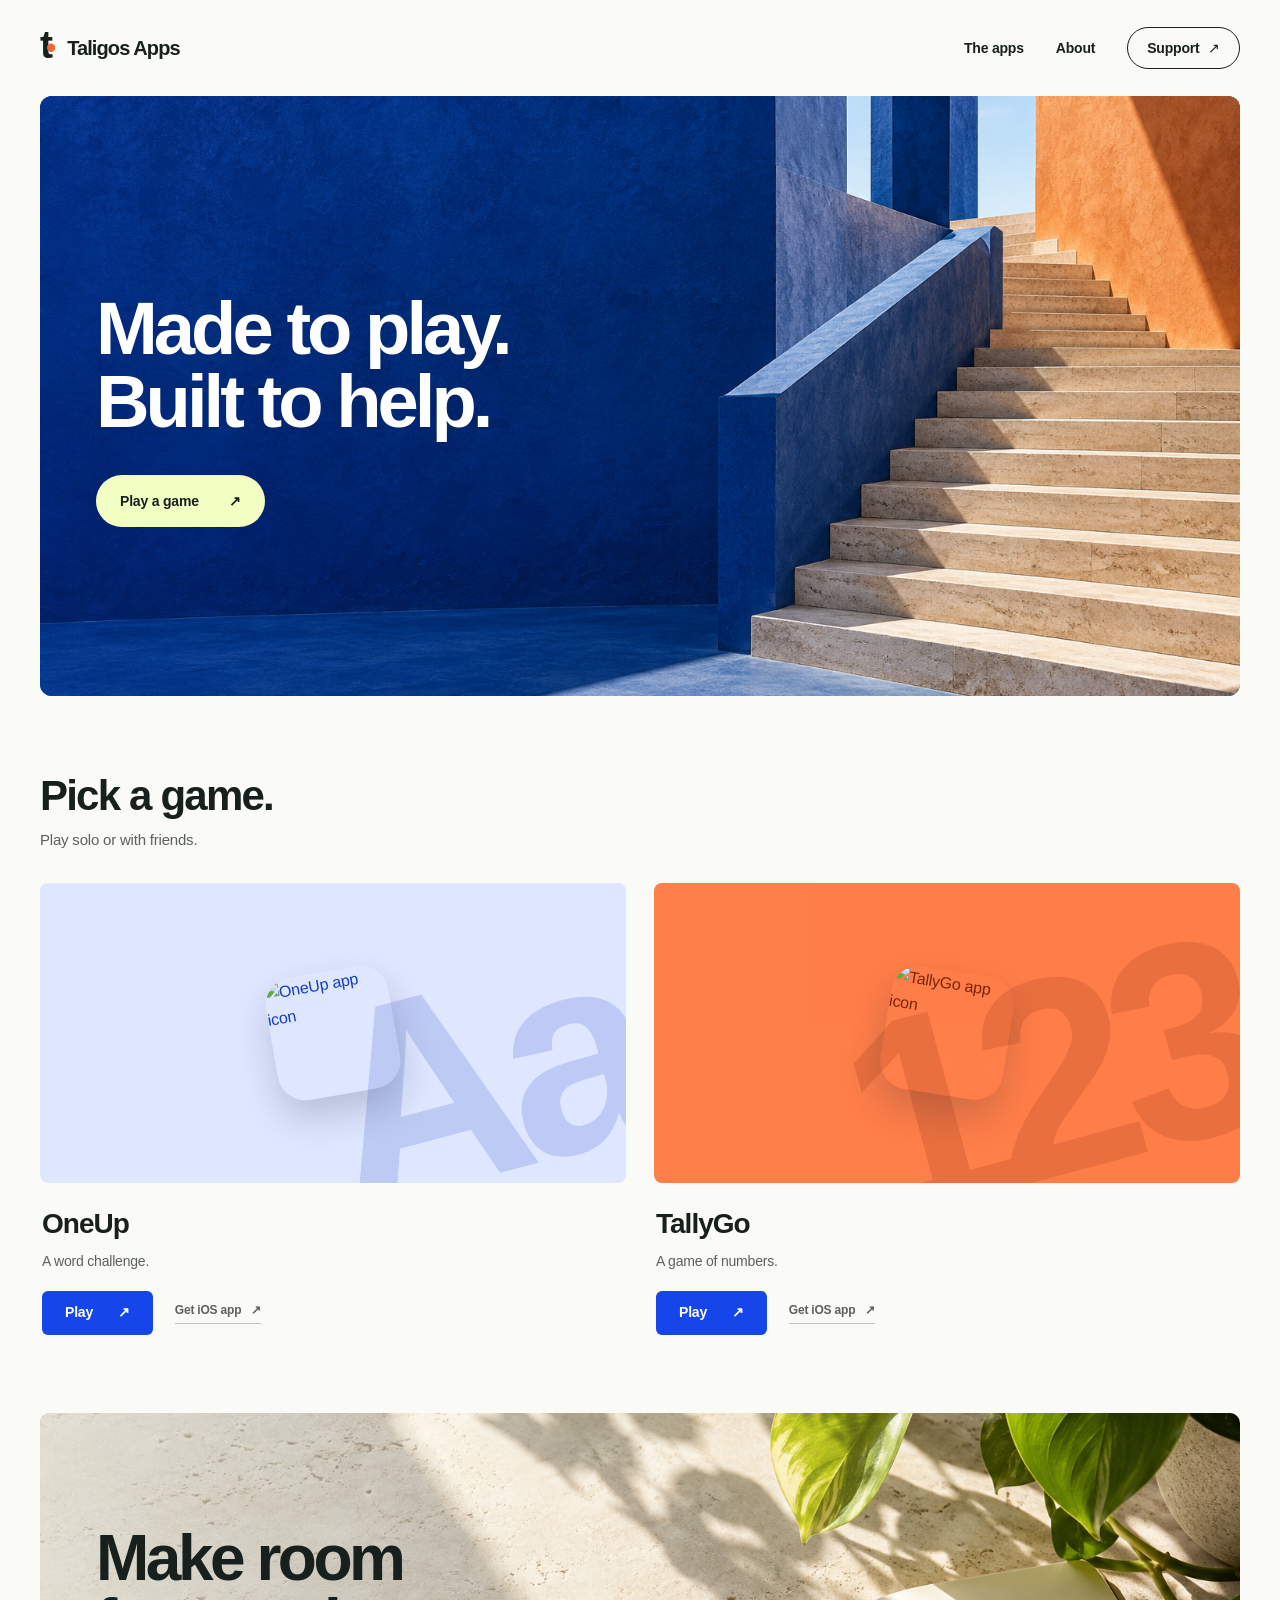
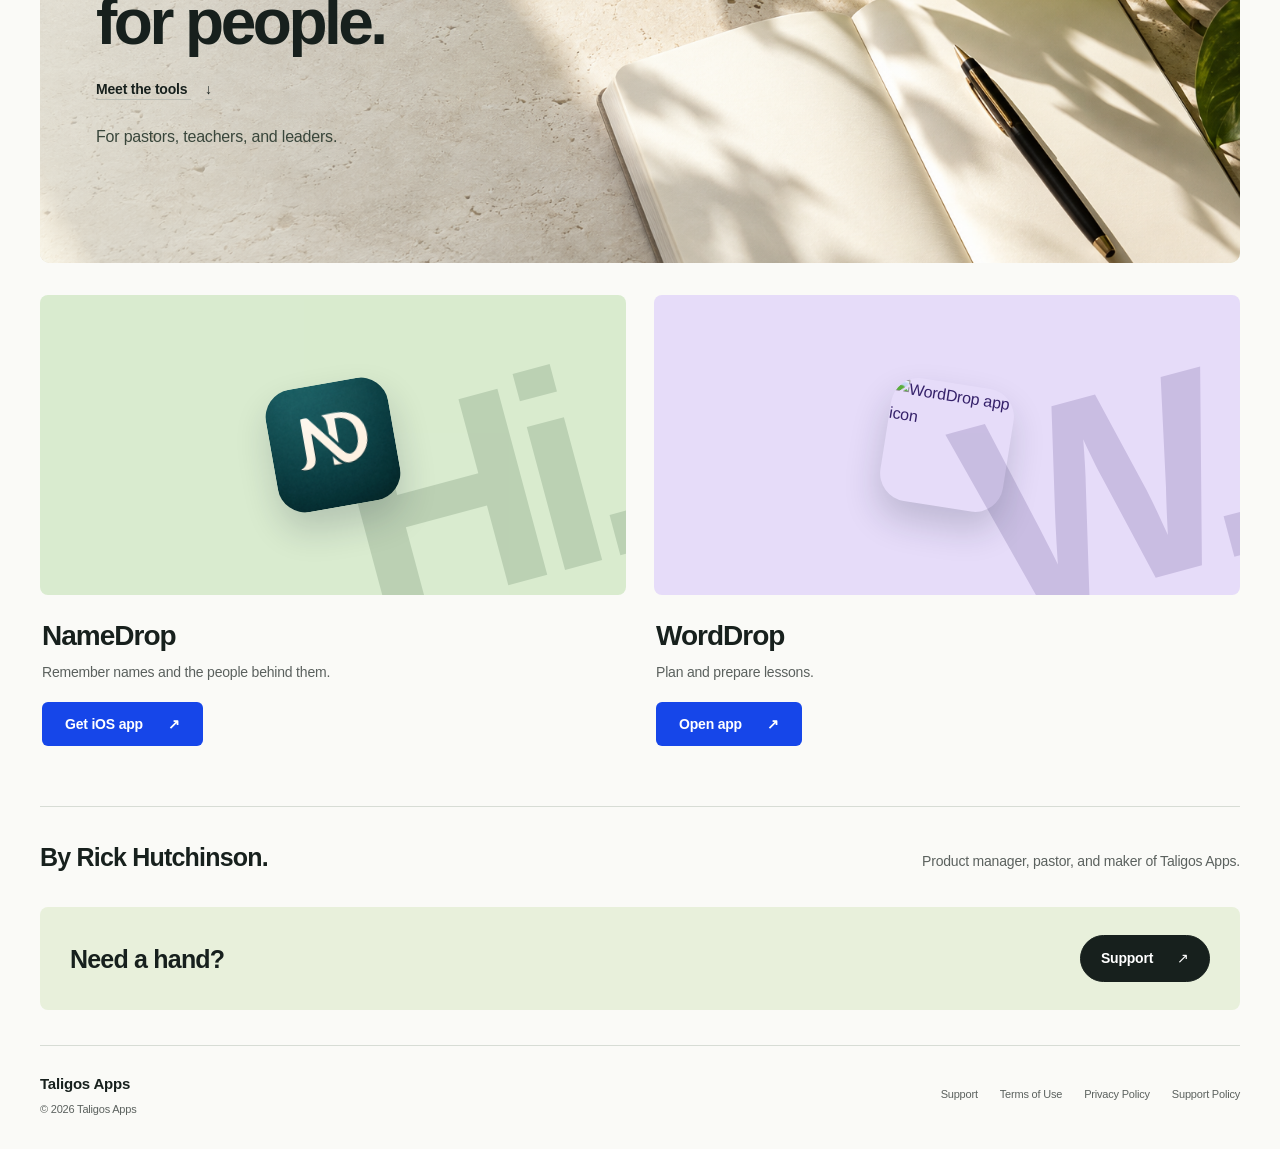
==== commit 2c68d495: "Streamline hero and add subtle decorative game lettering" ====
--- a/index.html
+++ b/index.html
@@ -17,9 +17,9 @@
 <a class="brand" href="index.html" aria-label="Taligos Apps home"><span class="brand-monogram" aria-hidden="true">t<span>•</span></span><span class="brand-text">Taligos Apps</span></a>
 <button class="menu-toggle" id="menuToggle" aria-label="Toggle navigation" aria-expanded="false" aria-controls="siteNav"><span></span><span></span><span></span></button>
 <nav class="nav" id="siteNav" aria-label="Main navigation"><a href="index.html#apps">The apps</a><a href="index.html#about">About</a><a href="support.html">Support <span aria-hidden="true">↗</span></a></nav>
-</header><main id="main"><section class="bold-hero"><img class="hero-image" src="assets/blue-architecture.png" alt="Sunlit cobalt-blue architecture with orange walls and ivory stone steps"><div class="hero-content"><p class="eyebrow">TALIGOS APPS / GAMES &amp; TOOLS</p><h1 id="heroHeadline" class="hero-headline">Made to play.<br>Built to help.</h1><a class="button hero-button" href="#apps">Play a game <span aria-hidden="true">↗</span></a></div><span class="hero-caption">INDEPENDENT APPS BY RICK HUTCHINSON</span></section>
-<section class="apps-section" id="apps"><div class="bold-section-head"><div><h2>Pick a game.</h2><p class="section-subtitle">Play solo or with friends.</p></div></div><div class="product-grid"><article class="product game-product oneup" id="oneup"><a class="product-art" href="https://oneup.taligos.com/" aria-label="Play OneUp in your browser"><img src="OneUpAppIcon.png" alt="OneUp app icon" width="128" height="128"></a><div class="product-info"><div><h3>OneUp</h3><p>A word challenge.</p></div><div class="product-links"><a class="primary-action" href="https://oneup.taligos.com/" aria-label="Play OneUp in your browser">Play <span aria-hidden="true">↗</span></a><a class="ios-link" href="https://apps.apple.com/us/app/one-up-word-battle/id6760530480" target="_blank" rel="noopener noreferrer" aria-label="Get OneUp for iOS">Get iOS app <span aria-hidden="true">↗</span></a></div></div></article><article class="product game-product tallygo" id="tallygo"><a class="product-art" href="https://tallygo.taligos.com/" aria-label="Play TallyGo in your browser"><img src="TaligoIcon.png" alt="TallyGo app icon" width="128" height="128"></a><div class="product-info"><div><h3>TallyGo</h3><p>A game of numbers.</p></div><div class="product-links"><a class="primary-action" href="https://tallygo.taligos.com/" aria-label="Play TallyGo in your browser">Play <span aria-hidden="true">↗</span></a><a class="ios-link" href="https://apps.apple.com/us/app/tallygo-bingo/id6761733527" target="_blank" rel="noopener noreferrer" aria-label="Get TallyGo for iOS">Get iOS app <span aria-hidden="true">↗</span></a></div></div></article></div></section>
-<section class="purpose-banner"><img src="assets/quiet-work.png" alt="Sunlight and leaf shadows across a notebook"><div><h2>Make room<br>for people.</h2><a class="text-link" href="#ministry">Meet the tools <span aria-hidden="true">↓</span></a></div></section>
-<section class="apps-section ministry-section" id="ministry"><h2 class="audience-heading">For pastors, teachers, and leaders.</h2><div class="product-grid"><article class="product namedrop" id="namedrop"><div class="product-art"><img src="NameDrop_2.png" alt="NameDrop app icon" width="128" height="128"><span class="product-number" aria-hidden="true">Hi.</span></div><div class="product-info"><div><h3>NameDrop</h3><p>Remember names and the people behind them.</p></div><div class="product-links"><a class="primary-action" href="https://apps.apple.com/us/app/namedrop-remember-people/id6761643621" target="_blank" rel="noopener noreferrer" aria-label="Get NameDrop for iOS">Get iOS app<span aria-hidden="true">↗</span></a></div></div></article><article class="product worddrop" id="worddrop"><div class="product-art"><img src="WordDrop.PNG" alt="WordDrop app icon" width="128" height="128"><span class="product-number" aria-hidden="true">W.</span></div><div class="product-info"><div><h3>WordDrop</h3><p>Plan and prepare lessons.</p></div><div class="product-links"><a class="primary-action" href="https://worddrop.taligos.com/" target="_blank" rel="noopener noreferrer" aria-label="Open web app — WordDrop">Open app <span aria-hidden="true">↗</span></a></div></div></article></div></section>
+</header><main id="main"><section class="bold-hero"><img class="hero-image" src="assets/blue-architecture.png" alt="Sunlit cobalt-blue architecture with orange walls and ivory stone steps"><div class="hero-content"><h1 id="heroHeadline" class="hero-headline">Made to play.<br>Built to help.</h1><a class="button hero-button" href="#apps">Play a game <span aria-hidden="true">↗</span></a></div></section>
+<section class="apps-section" id="apps"><div class="bold-section-head"><div><h2>Pick a game.</h2><p class="section-subtitle">Play solo or with friends.</p></div></div><div class="product-grid"><article class="product game-product oneup" id="oneup"><a class="product-art" href="https://oneup.taligos.com/" aria-label="Play OneUp in your browser"><img src="OneUpAppIcon.png" alt="OneUp app icon" width="128" height="128"><span class="product-number" aria-hidden="true">Aa</span></a><div class="product-info"><div><h3>OneUp</h3><p>A word challenge.</p></div><div class="product-links"><a class="primary-action" href="https://oneup.taligos.com/" aria-label="Play OneUp in your browser">Play <span aria-hidden="true">↗</span></a><a class="ios-link" href="https://apps.apple.com/us/app/one-up-word-battle/id6760530480" target="_blank" rel="noopener noreferrer" aria-label="Get OneUp for iOS">Get iOS app <span aria-hidden="true">↗</span></a></div></div></article><article class="product game-product tallygo" id="tallygo"><a class="product-art" href="https://tallygo.taligos.com/" aria-label="Play TallyGo in your browser"><img src="TaligoIcon.png" alt="TallyGo app icon" width="128" height="128"><span class="product-number" aria-hidden="true">123</span></a><div class="product-info"><div><h3>TallyGo</h3><p>A game of numbers.</p></div><div class="product-links"><a class="primary-action" href="https://tallygo.taligos.com/" aria-label="Play TallyGo in your browser">Play <span aria-hidden="true">↗</span></a><a class="ios-link" href="https://apps.apple.com/us/app/tallygo-bingo/id6761733527" target="_blank" rel="noopener noreferrer" aria-label="Get TallyGo for iOS">Get iOS app <span aria-hidden="true">↗</span></a></div></div></article></div></section>
+<section class="purpose-banner"><img src="assets/quiet-work.png" alt="Sunlight and leaf shadows across a notebook"><div><h2>Make room<br>for people.</h2><a class="text-link" href="#ministry">Meet the tools <span aria-hidden="true">↓</span></a><p class="audience-tagline">For pastors, teachers, and leaders.</p></div></section>
+<section class="apps-section ministry-section" id="ministry"><div class="product-grid"><article class="product namedrop" id="namedrop"><div class="product-art"><img src="NameDrop_2.png" alt="NameDrop app icon" width="128" height="128"><span class="product-number" aria-hidden="true">Hi.</span></div><div class="product-info"><div><h3>NameDrop</h3><p>Remember names and the people behind them.</p></div><div class="product-links"><a class="primary-action" href="https://apps.apple.com/us/app/namedrop-remember-people/id6761643621" target="_blank" rel="noopener noreferrer" aria-label="Get NameDrop for iOS">Get iOS app<span aria-hidden="true">↗</span></a></div></div></article><article class="product worddrop" id="worddrop"><div class="product-art"><img src="WordDrop.PNG" alt="WordDrop app icon" width="128" height="128"><span class="product-number" aria-hidden="true">W.</span></div><div class="product-info"><div><h3>WordDrop</h3><p>Plan and prepare lessons.</p></div><div class="product-links"><a class="primary-action" href="https://worddrop.taligos.com/" target="_blank" rel="noopener noreferrer" aria-label="Open web app — WordDrop">Open app <span aria-hidden="true">↗</span></a></div></div></article></div></section>
 <section class="simple-about" id="about"><h2>By Rick Hutchinson.</h2><p>Product manager, pastor, and maker of Taligos Apps.</p></section>
 <section class="simple-help"><h2>Need a hand?</h2><a class="button button-primary" href="support.html">Support <span aria-hidden="true">↗</span></a></section></main><footer class="footer"><div><a class="footer-brand" href="index.html">Taligos Apps</a><p>© <span id="year">2026</span> Taligos Apps</p></div><div class="footer-links"><a href="support.html">Support</a><a href="terms.html">Terms of Use</a><a href="privacy.html">Privacy Policy</a><a href="support-policy.html">Support Policy</a></div></footer></div><script src="script.js"></script></body></html>
--- a/styles.css
+++ b/styles.css
@@ -27,3 +27,6 @@
 
 .section-subtitle{font-size:15px;line-height:1.5;color:var(--muted);margin:10px 0 0}.audience-heading{font-size:28px;line-height:1.2;font-weight:700;letter-spacing:-.8px;margin:0 0 26px}
 @media(max-width:600px){.section-subtitle{font-size:14px;margin-top:10px}.audience-heading{font-size:25px;max-width:24ch;margin-bottom:22px}}
+
+.purpose-banner .audience-tagline{font-size:14px;line-height:1.5;margin-top:16px;max-width:none;color:#39463b;font-weight:500}
+@media(max-width:600px){.purpose-banner .audience-tagline{font-size:13px;max-width:26ch}.hero-content h1{margin-top:12px}}
